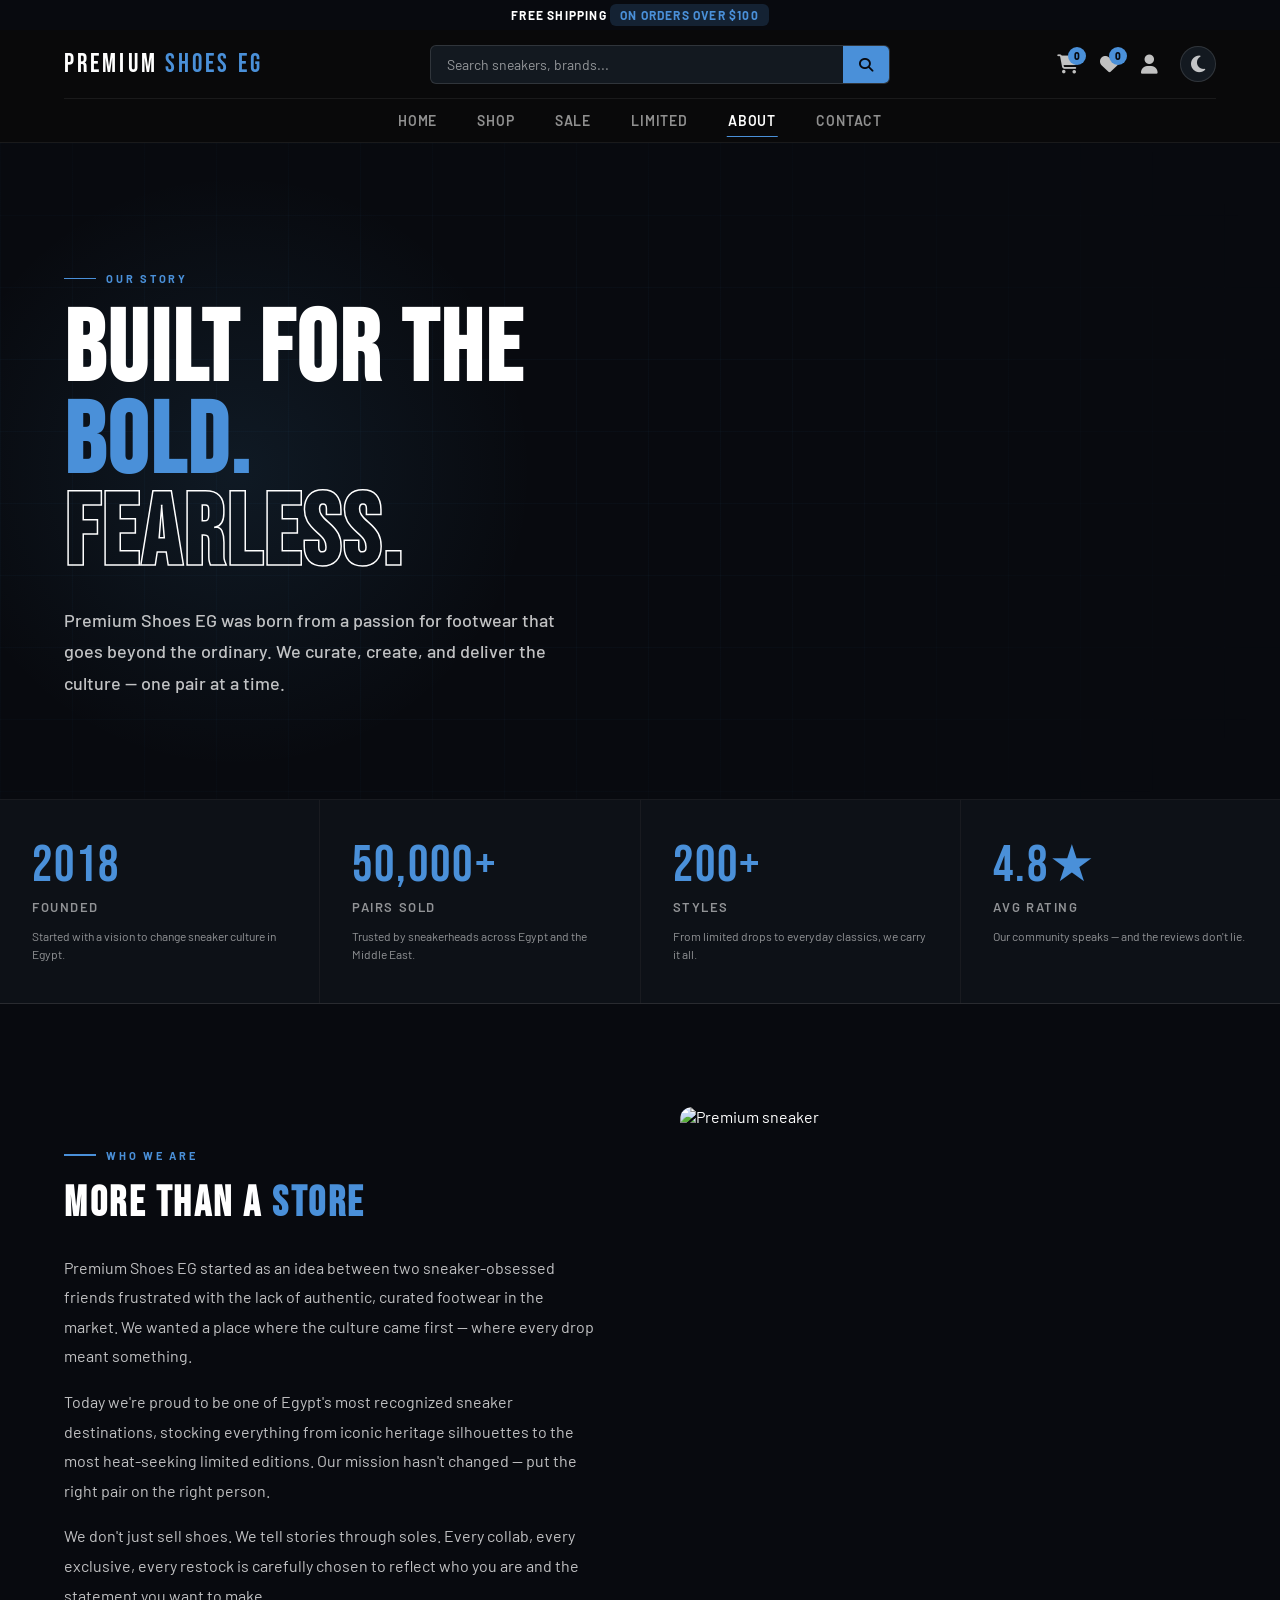
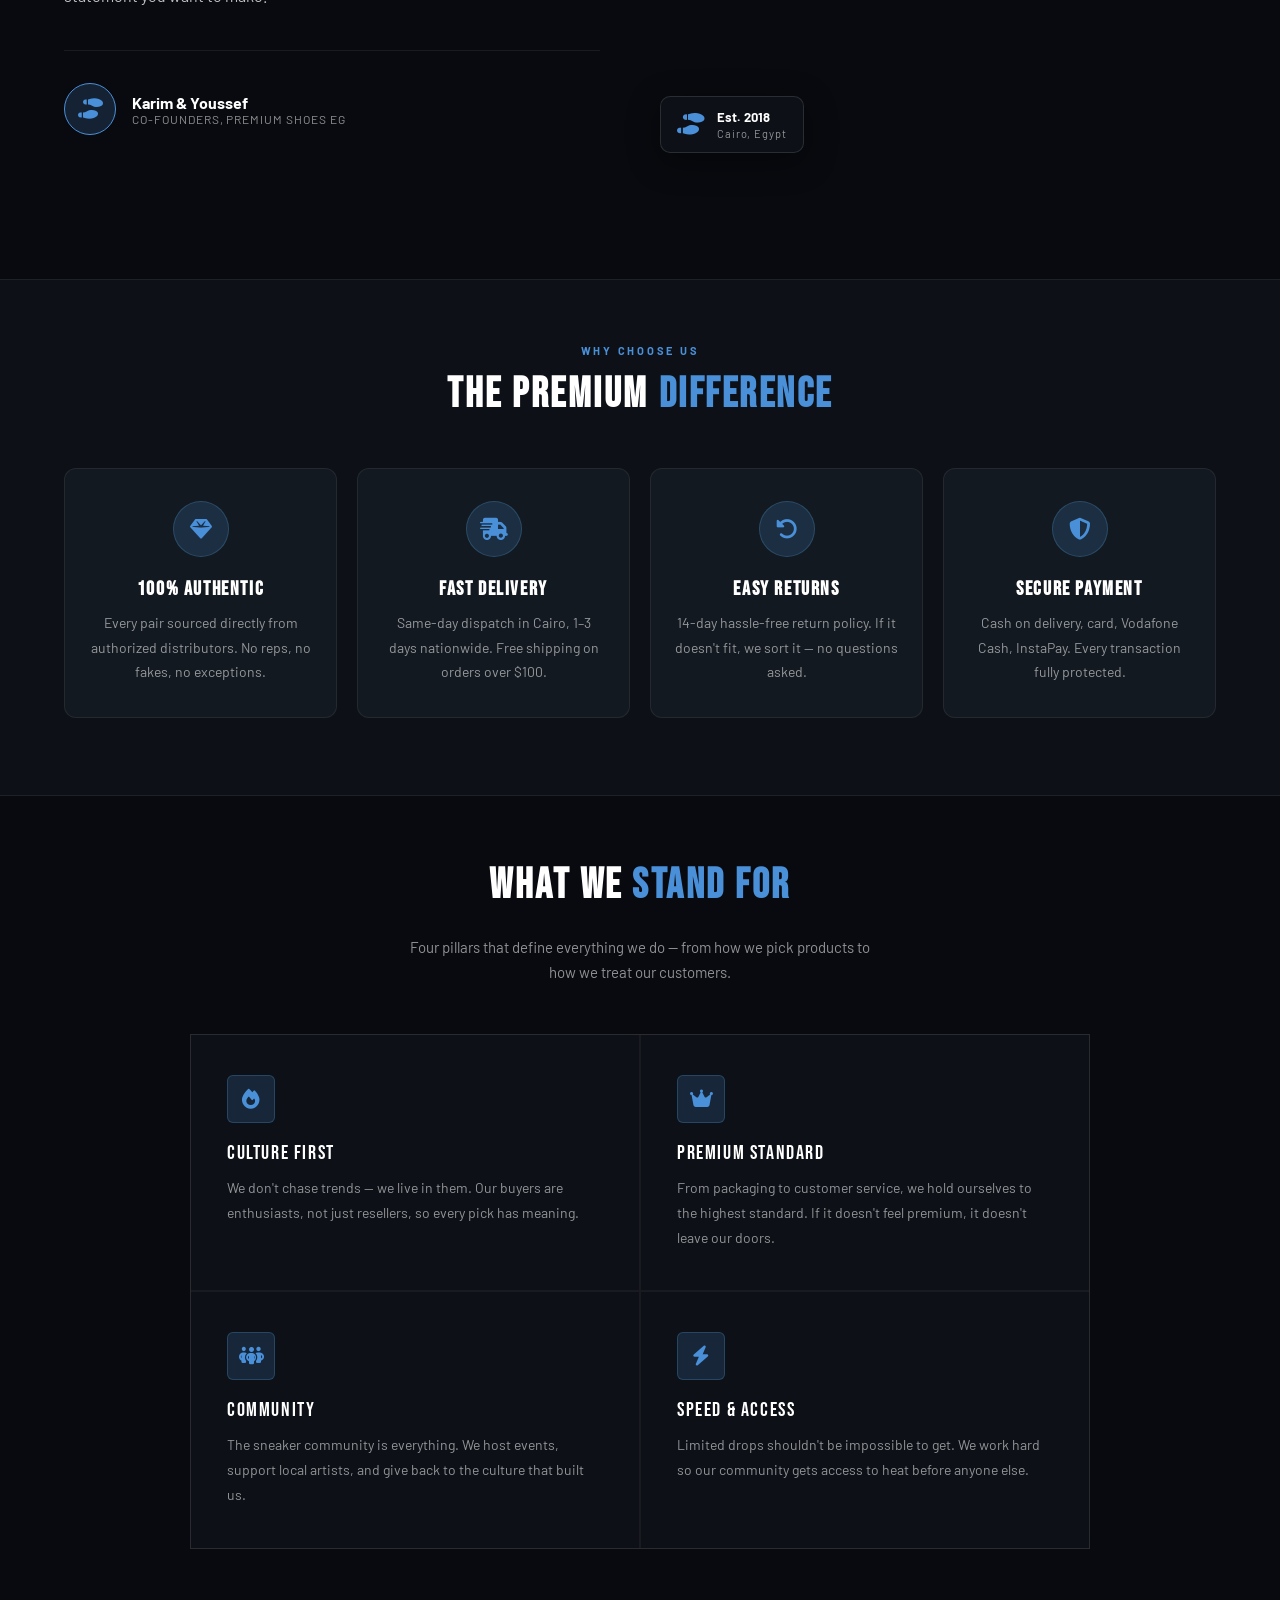
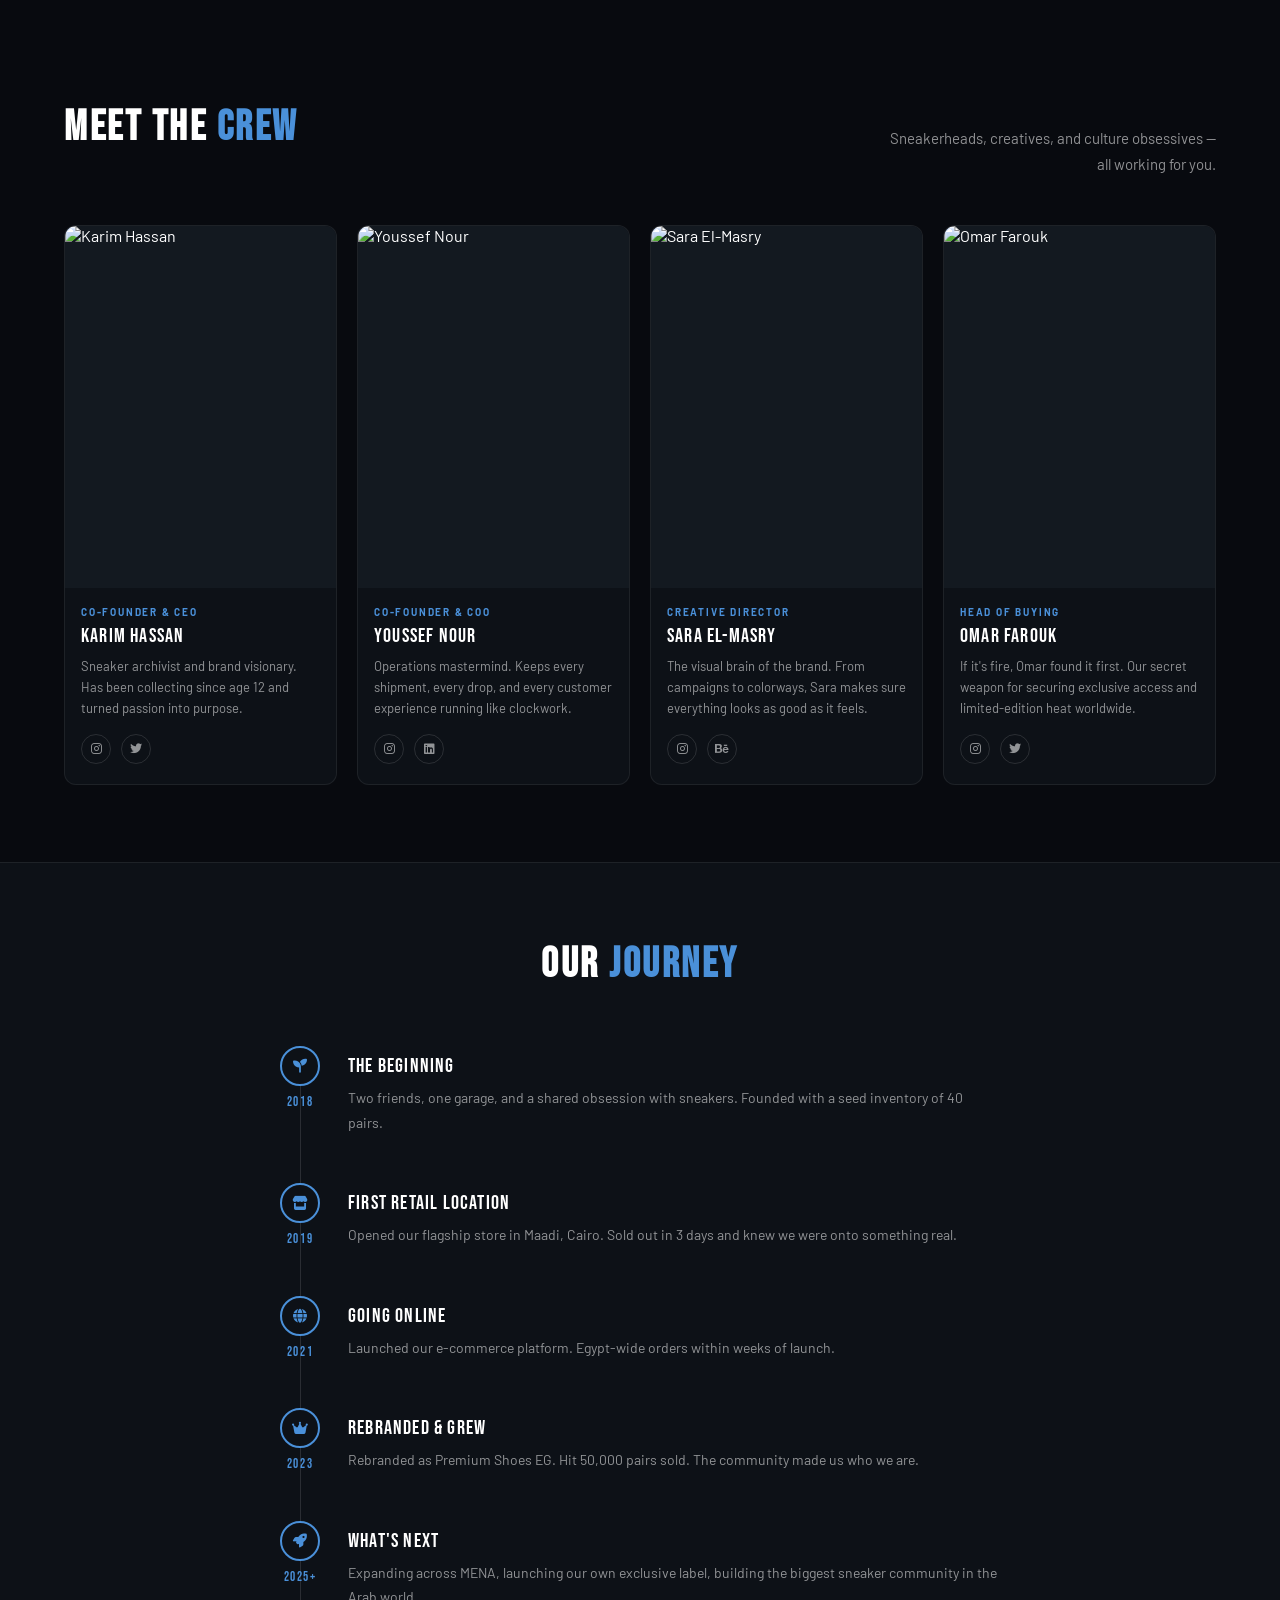
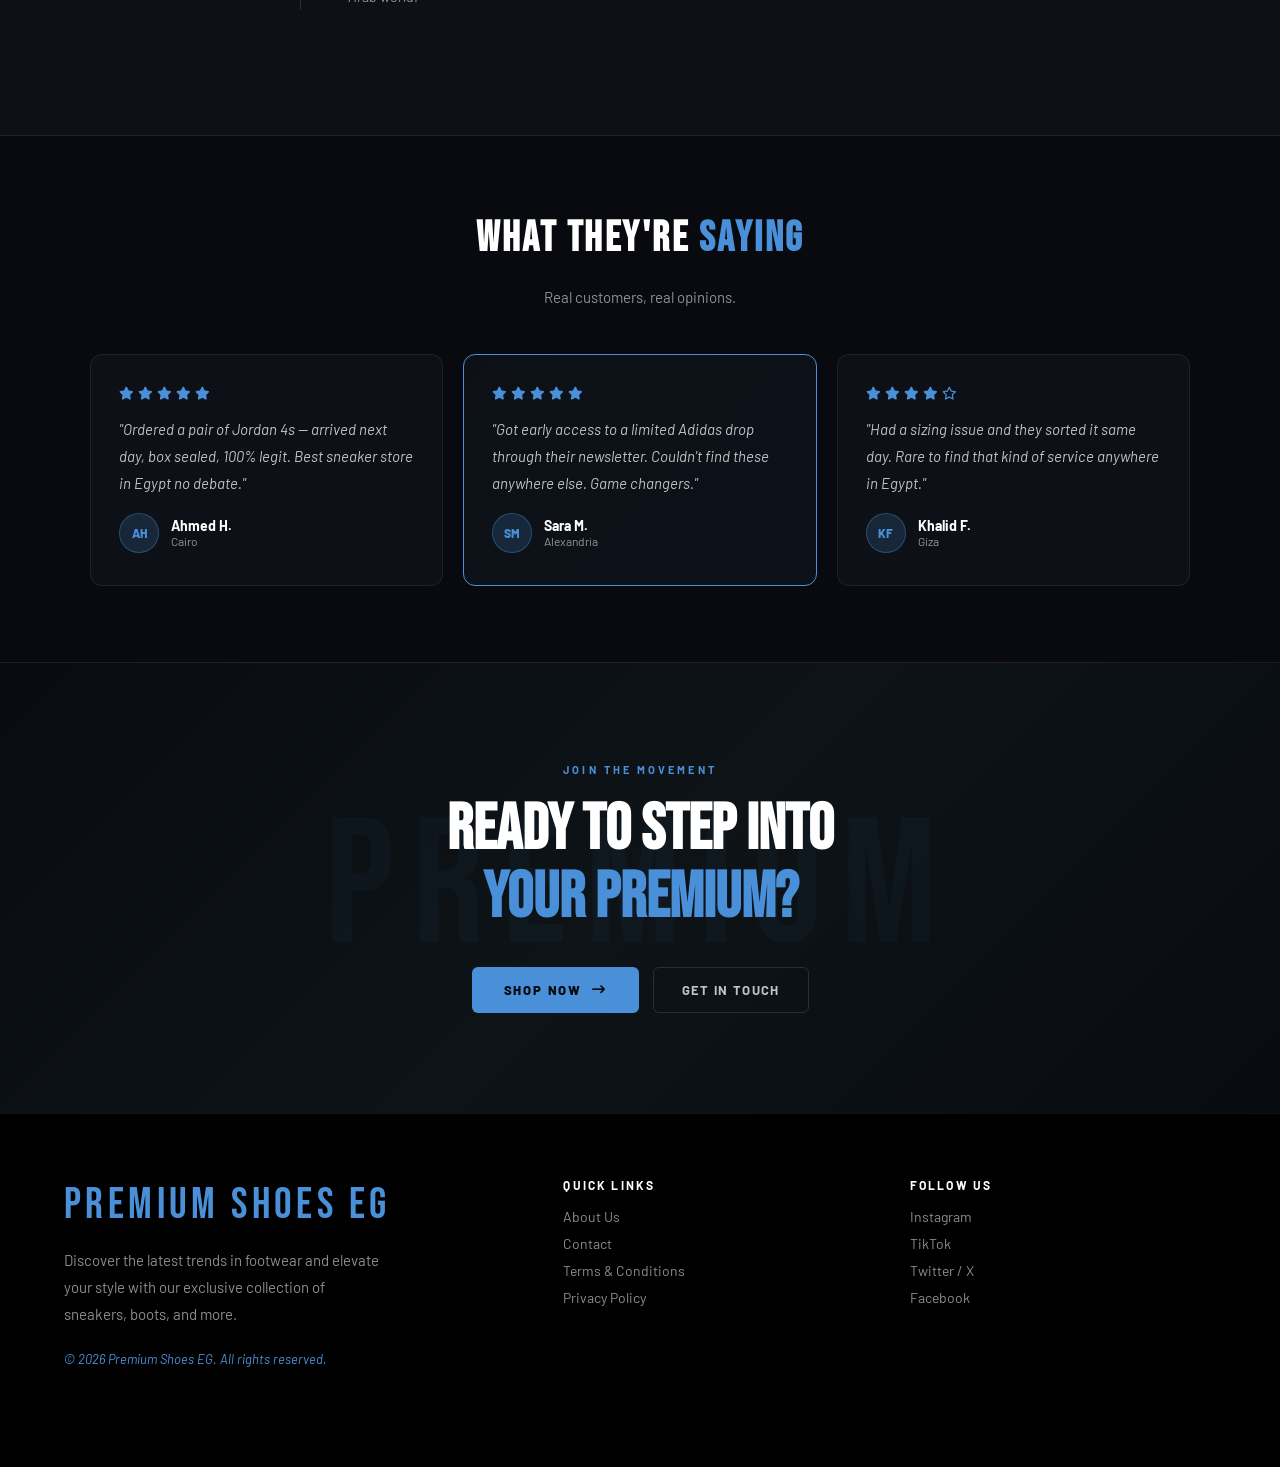
==== pages/about.html @ 301a3d1c "update website with new pages, UI improvements,and added features including contact/about pages and " ====
<!DOCTYPE html>
<html lang="en">
<head>
  <meta charset="UTF-8">
  <meta name="viewport" content="width=device-width, initial-scale=1.0">
  <title>About Us — Premium Shoes EG</title>

  <link rel="icon" type="image/svg+xml" href="data:image/svg+xml,%3Csvg xmlns='http://www.w3.org/2000/svg' viewBox='0 0 64 64'%3E%3Crect width='64' height='64' rx='12' fill='%23080C10'/%3E%3Ctext x='32' y='46' font-family='Arial Black,sans-serif' font-size='36' font-weight='900' text-anchor='middle' fill='%234FA3E0'%3EP%3C/text%3E%3C/svg%3E">
  <link rel="apple-touch-icon" href="assets/icon-192.png">

  <link rel="stylesheet" href="../css/global.css">
  <link rel="stylesheet" href="../css/about.css">

  <link rel="preconnect" href="https://fonts.googleapis.com">
  <link rel="preconnect" href="https://fonts.gstatic.com" crossorigin>
  <link href="https://fonts.googleapis.com/css2?family=Bebas+Neue&family=Barlow:ital,wght@0,400;0,500;0,600;0,700;0,900;1,900&display=swap" rel="stylesheet">
  <link rel="stylesheet" href="https://cdnjs.cloudflare.com/ajax/libs/font-awesome/6.5.0/css/all.min.css"/>
</head>
<body>

<!-- OFFER BAR -->
<p class="offer">Free shipping <span>on orders over $100</span></p>

<!-- NAVBAR -->
<nav class="navbar">
  <div class="navbar-top">
    <a href="../index.html" class="navbar-logo">PREMIUM <span>SHOES EG</span></a>
    <div class="navbar-search">
      <input type="text" id="searchInput" placeholder="Search sneakers, brands...">
      <button aria-label="Search"><i class="fas fa-search"></i></button>
    </div>
    <div class="navbar-icons">
      <div class="cart-icon-wrapper" id="cartIconWrapper">
        <i class="fa-solid fa-cart-shopping"></i>
        <span class="cart-count" id="cart-count">0</span>
      </div>
      <div class="wishlist-icon-wrapper" id="wishlistIconWrapper">
        <i class="fa-solid fa-heart"></i>
        <span class="cart-count" id="wishlist-count">0</span>
      </div>
      <i class="fa-solid fa-user"></i>
      <button class="theme-toggle" id="themeToggle" title="Toggle theme">
        <i class="fa-solid fa-moon" id="themeIcon"></i>
      </button>
    </div>
    <button class="hamburger" id="hamburger"><span></span><span></span><span></span></button>
  </div>
  <div class="navbar-links" id="navbar-links">
    <div class="drawer-search">
      <input type="text" id="drawerSearch" placeholder="Search sneakers, brands...">
      <button><i class="fas fa-search"></i></button>
    </div>
    <a href="../index.html">Home</a>
    <a href="products.html">Shop</a>
    <a href="products.html?filter=sale">Sale</a>
    <a href="products.html?filter=limited">Limited</a>
    <a href="about.html" class="active">About</a>
    <a href="contact.html">Contact</a>
  </div>
</nav>

<!-- CART SIDEBAR -->
<div class="cart-overlay" id="cart-overlay"></div>
<div class="cart-sidebar" id="cart-sidebar">
  <div class="cart-header">
    <h2 class="cart-title">Your Cart</h2>
    <button class="cart-close" id="cart-close"><i class="fa-solid fa-xmark"></i></button>
  </div>
  <div class="cart-items" id="cart-items"></div>
  <div class="cart-footer">
    <div class="cart-total"><span>Total</span><span id="cart-total-price">$0</span></div>
    <button class="checkout-btn">Checkout →</button>
  </div>
</div>

<!-- WISHLIST SIDEBAR -->
<div class="wishlist-overlay" id="wishlist-overlay"></div>
<div class="wishlist-sidebar" id="wishlist-sidebar">
  <div class="cart-header">
    <h2 class="cart-title">Your Wishlist</h2>
    <button class="cart-close" id="wishlist-close"><i class="fa-solid fa-xmark"></i></button>
  </div>
  <div class="cart-items" id="wishlist-items"></div>
  <div class="cart-footer">
    <button class="checkout-btn" id="move-all-to-cart">Move All to Cart</button>
  </div>
</div>

<!-- ══════════════════════════════════════
     PAGE HERO
══════════════════════════════════════ -->
<section class="page-hero">
  <div class="page-hero-grid"></div>
  <div class="page-hero-glow"></div>
  <div class="page-hero-inner">
    <span class="page-hero-eyebrow">Our Story</span>
    <h1 class="page-hero-title">
      Built for the<br>
      <span class="gold">BOLD.</span><br>
      <span class="stroke">FEARLESS.</span>
    </h1>
    <p class="page-hero-sub">
      Premium Shoes EG was born from a passion for footwear that goes beyond the ordinary. We curate, create, and deliver the culture — one pair at a time.
    </p>
  </div>
</section>

<!-- ══════════════════════════════════════
     STATS BAR
══════════════════════════════════════ -->
<div class="about-stats">
  <div class="astat">
    <span class="astat-num">2018</span>
    <span class="astat-label">Founded</span>
    <span class="astat-sub">Started with a vision to change sneaker culture in Egypt.</span>
  </div>
  <div class="astat">
    <span class="astat-num" data-target="50000" data-suffix="+">0+</span>
    <span class="astat-label">Pairs Sold</span>
    <span class="astat-sub">Trusted by sneakerheads across Egypt and the Middle East.</span>
  </div>
  <div class="astat">
    <span class="astat-num" data-target="200" data-suffix="+">0+</span>
    <span class="astat-label">Styles</span>
    <span class="astat-sub">From limited drops to everyday classics, we carry it all.</span>
  </div>
  <div class="astat">
    <span class="astat-num" data-target="4.8" data-suffix="★">0★</span>
    <span class="astat-label">Avg Rating</span>
    <span class="astat-sub">Our community speaks — and the reviews don't lie.</span>
  </div>
</div>

<!-- ══════════════════════════════════════
     OUR STORY
══════════════════════════════════════ -->
<section class="story-section">
  <div class="story-left">
    <div class="story-eyebrow">Who We Are</div>
    <h2 class="section-title">More Than A <span>Store</span></h2>
    <p class="story-body">
      Premium Shoes EG started as an idea between two sneaker-obsessed friends frustrated with the lack of authentic, curated footwear in the market. We wanted a place where the culture came first — where every drop meant something.
    </p>
    <p class="story-body">
      Today we're proud to be one of Egypt's most recognized sneaker destinations, stocking everything from iconic heritage silhouettes to the most heat-seeking limited editions. Our mission hasn't changed — put the right pair on the right person.
    </p>
    <p class="story-body">
      We don't just sell shoes. We tell stories through soles. Every collab, every exclusive, every restock is carefully chosen to reflect who you are and the statement you want to make.
    </p>
    <div class="story-signature">
      <div class="sig-avatar"><i class="fa-solid fa-shoe-prints"></i></div>
      <div>
        <div class="sig-name">Karim & Youssef</div>
        <div class="sig-title">Co-Founders, Premium Shoes EG</div>
      </div>
    </div>
  </div>

  <div class="story-right">
    <div class="story-img-stack">
      <img
        src="https://images.unsplash.com/photo-1542291026-7eec264c27ff?w=800&q=80"
        alt="Premium sneaker"
        class="story-img-main"
      >
      <div class="story-img-badge">
        <i class="fa-solid fa-shoe-prints"></i>
        <div>
          <span>Est. 2018</span>
          <span>Cairo, Egypt</span>
        </div>
      </div>
    </div>
  </div>
</section>

<!-- ══════════════════════════════════════
     WHY CHOOSE US
══════════════════════════════════════ -->
<section class="trust-section">
  <div class="trust-header">
    <span class="trust-eyebrow">Why Choose Us</span>
    <h2 class="section-title">The Premium <span>Difference</span></h2>
  </div>
  <div class="trust-grid">
    <div class="trust-card">
      <div class="trust-icon"><i class="fa-solid fa-gem"></i></div>
      <h3 class="trust-title">100% Authentic</h3>
      <p class="trust-body">Every pair sourced directly from authorized distributors. No reps, no fakes, no exceptions.</p>
    </div>
    <div class="trust-card">
      <div class="trust-icon"><i class="fa-solid fa-truck-fast"></i></div>
      <h3 class="trust-title">Fast Delivery</h3>
      <p class="trust-body">Same-day dispatch in Cairo, 1–3 days nationwide. Free shipping on orders over $100.</p>
    </div>
    <div class="trust-card">
      <div class="trust-icon"><i class="fa-solid fa-rotate-left"></i></div>
      <h3 class="trust-title">Easy Returns</h3>
      <p class="trust-body">14-day hassle-free return policy. If it doesn't fit, we sort it — no questions asked.</p>
    </div>
    <div class="trust-card">
      <div class="trust-icon"><i class="fa-solid fa-shield-halved"></i></div>
      <h3 class="trust-title">Secure Payment</h3>
      <p class="trust-body">Cash on delivery, card, Vodafone Cash, InstaPay. Every transaction fully protected.</p>
    </div>
  </div>
</section>

<!-- ══════════════════════════════════════
     VALUES
══════════════════════════════════════ -->
<section class="values-section">
  <div class="values-header">
    <h2 class="section-title">What We <span>Stand For</span></h2>
    <p>Four pillars that define everything we do — from how we pick products to how we treat our customers.</p>
  </div>
  <div class="values-grid">
    <div class="value-card">
      <div class="value-icon"><i class="fa-solid fa-fire"></i></div>
      <div class="value-title">Culture First</div>
      <p class="value-body">We don't chase trends — we live in them. Our buyers are enthusiasts, not just resellers, so every pick has meaning.</p>
    </div>
    <div class="value-card">
      <div class="value-icon"><i class="fa-solid fa-crown"></i></div>
      <div class="value-title">Premium Standard</div>
      <p class="value-body">From packaging to customer service, we hold ourselves to the highest standard. If it doesn't feel premium, it doesn't leave our doors.</p>
    </div>
    <div class="value-card">
      <div class="value-icon"><i class="fa-solid fa-people-group"></i></div>
      <div class="value-title">Community</div>
      <p class="value-body">The sneaker community is everything. We host events, support local artists, and give back to the culture that built us.</p>
    </div>
    <div class="value-card">
      <div class="value-icon"><i class="fa-solid fa-bolt"></i></div>
      <div class="value-title">Speed & Access</div>
      <p class="value-body">Limited drops shouldn't be impossible to get. We work hard so our community gets access to heat before anyone else.</p>
    </div>
  </div>
</section>

<!-- ══════════════════════════════════════
     TEAM
══════════════════════════════════════ -->
<section class="team-section">
  <div class="team-header">
    <h2 class="section-title">Meet the <span>Crew</span></h2>
    <p>Sneakerheads, creatives, and culture obsessives — all working for you.</p>
  </div>
  <div class="team-grid">
    <div class="team-card">
      <div class="team-img">
        <img src="https://images.unsplash.com/photo-1507003211169-0a1dd7228f2d?w=400&q=80" alt="Karim Hassan">
      </div>
      <div class="team-info">
        <div class="team-role">Co-Founder & CEO</div>
        <div class="team-name">Karim Hassan</div>
        <p class="team-bio">Sneaker archivist and brand visionary. Has been collecting since age 12 and turned passion into purpose.</p>
        <div class="team-socials">
          <a href="#"><i class="fab fa-instagram"></i></a>
          <a href="#"><i class="fab fa-twitter"></i></a>
        </div>
      </div>
    </div>
    <div class="team-card">
      <div class="team-img">
        <img src="https://images.unsplash.com/photo-1500648767791-00dcc994a43e?w=400&q=80" alt="Youssef Nour">
      </div>
      <div class="team-info">
        <div class="team-role">Co-Founder & COO</div>
        <div class="team-name">Youssef Nour</div>
        <p class="team-bio">Operations mastermind. Keeps every shipment, every drop, and every customer experience running like clockwork.</p>
        <div class="team-socials">
          <a href="#"><i class="fab fa-instagram"></i></a>
          <a href="#"><i class="fab fa-linkedin"></i></a>
        </div>
      </div>
    </div>
    <div class="team-card">
      <div class="team-img">
        <img src="https://images.unsplash.com/photo-1573497019940-1c28c88b4f3e?w=400&q=80" alt="Sara El-Masry">
      </div>
      <div class="team-info">
        <div class="team-role">Creative Director</div>
        <div class="team-name">Sara El-Masry</div>
        <p class="team-bio">The visual brain of the brand. From campaigns to colorways, Sara makes sure everything looks as good as it feels.</p>
        <div class="team-socials">
          <a href="#"><i class="fab fa-instagram"></i></a>
          <a href="#"><i class="fab fa-behance"></i></a>
        </div>
      </div>
    </div>
    <div class="team-card">
      <div class="team-img">
        <img src="https://images.unsplash.com/photo-1472099645785-5658abf4ff4e?w=400&q=80" alt="Omar Farouk">
      </div>
      <div class="team-info">
        <div class="team-role">Head of Buying</div>
        <div class="team-name">Omar Farouk</div>
        <p class="team-bio">If it's fire, Omar found it first. Our secret weapon for securing exclusive access and limited-edition heat worldwide.</p>
        <div class="team-socials">
          <a href="#"><i class="fab fa-instagram"></i></a>
          <a href="#"><i class="fab fa-twitter"></i></a>
        </div>
      </div>
    </div>
  </div>
</section>

<!-- ══════════════════════════════════════
     TIMELINE
══════════════════════════════════════ -->
<section class="timeline-section">
  <div class="timeline-header">
    <h2 class="section-title">Our <span>Journey</span></h2>
  </div>
  <div class="timeline">
    <div class="tl-item">
      <div class="tl-year-wrap">
        <div class="tl-dot"><i class="fa-solid fa-seedling"></i></div>
        <span class="tl-year-label">2018</span>
      </div>
      <div class="tl-content">
        <div class="tl-title">The Beginning</div>
        <p class="tl-text">Two friends, one garage, and a shared obsession with sneakers. Founded with a seed inventory of 40 pairs.</p>
      </div>
    </div>
    <div class="tl-item">
      <div class="tl-year-wrap">
        <div class="tl-dot"><i class="fa-solid fa-store"></i></div>
        <span class="tl-year-label">2019</span>
      </div>
      <div class="tl-content">
        <div class="tl-title">First Retail Location</div>
        <p class="tl-text">Opened our flagship store in Maadi, Cairo. Sold out in 3 days and knew we were onto something real.</p>
      </div>
    </div>
    <div class="tl-item">
      <div class="tl-year-wrap">
        <div class="tl-dot"><i class="fa-solid fa-globe"></i></div>
        <span class="tl-year-label">2021</span>
      </div>
      <div class="tl-content">
        <div class="tl-title">Going Online</div>
        <p class="tl-text">Launched our e-commerce platform. Egypt-wide orders within weeks of launch.</p>
      </div>
    </div>
    <div class="tl-item">
      <div class="tl-year-wrap">
        <div class="tl-dot"><i class="fa-solid fa-crown"></i></div>
        <span class="tl-year-label">2023</span>
      </div>
      <div class="tl-content">
        <div class="tl-title">Rebranded & Grew</div>
        <p class="tl-text">Rebranded as Premium Shoes EG. Hit 50,000 pairs sold. The community made us who we are.</p>
      </div>
    </div>
    <div class="tl-item">
      <div class="tl-year-wrap">
        <div class="tl-dot"><i class="fa-solid fa-rocket"></i></div>
        <span class="tl-year-label">2025+</span>
      </div>
      <div class="tl-content">
        <div class="tl-title">What's Next</div>
        <p class="tl-text">Expanding across MENA, launching our own exclusive label, building the biggest sneaker community in the Arab world.</p>
      </div>
    </div>
  </div>
</section>

<!-- ══════════════════════════════════════
     CUSTOMER REVIEWS
══════════════════════════════════════ -->
<section class="reviews-section">
  <div class="reviews-header">
    <h2 class="section-title">What They're <span>Saying</span></h2>
    <p>Real customers, real opinions.</p>
  </div>
  <div class="reviews-grid">
    <div class="review-card">
      <div class="review-stars">
        <i class="fa-solid fa-star"></i><i class="fa-solid fa-star"></i>
        <i class="fa-solid fa-star"></i><i class="fa-solid fa-star"></i>
        <i class="fa-solid fa-star"></i>
      </div>
      <p class="review-text">"Ordered a pair of Jordan 4s — arrived next day, box sealed, 100% legit. Best sneaker store in Egypt no debate."</p>
      <div class="review-author">
        <div class="review-avatar">AH</div>
        <div>
          <span class="review-name">Ahmed H.</span>
          <span class="review-location">Cairo</span>
        </div>
      </div>
    </div>
    <div class="review-card review-card-featured">
      <div class="review-stars">
        <i class="fa-solid fa-star"></i><i class="fa-solid fa-star"></i>
        <i class="fa-solid fa-star"></i><i class="fa-solid fa-star"></i>
        <i class="fa-solid fa-star"></i>
      </div>
      <p class="review-text">"Got early access to a limited Adidas drop through their newsletter. Couldn't find these anywhere else. Game changers."</p>
      <div class="review-author">
        <div class="review-avatar">SM</div>
        <div>
          <span class="review-name">Sara M.</span>
          <span class="review-location">Alexandria</span>
        </div>
      </div>
    </div>
    <div class="review-card">
      <div class="review-stars">
        <i class="fa-solid fa-star"></i><i class="fa-solid fa-star"></i>
        <i class="fa-solid fa-star"></i><i class="fa-solid fa-star"></i>
        <i class="fa-regular fa-star"></i>
      </div>
      <p class="review-text">"Had a sizing issue and they sorted it same day. Rare to find that kind of service anywhere in Egypt."</p>
      <div class="review-author">
        <div class="review-avatar">KF</div>
        <div>
          <span class="review-name">Khalid F.</span>
          <span class="review-location">Giza</span>
        </div>
      </div>
    </div>
  </div>
</section>

<!-- ══════════════════════════════════════
     CTA
══════════════════════════════════════ -->
<section class="about-cta">
  <div class="about-cta-inner">
    <span class="about-cta-label">Join the Movement</span>
    <h2 class="about-cta-title">
      Ready to Step Into<br>
      <span>Your Premium?</span>
    </h2>
    <div class="about-cta-btns">
      <a href="products.html" class="btn-primary">Shop Now <i class="fa-solid fa-arrow-right-long"></i></a>
      <a href="contact.html" class="btn-outline">Get In Touch</a>
    </div>
  </div>
</section>

<!-- FOOTER -->
<footer class="footer">
  <div class="text">
    <a href="../index.html" class="footer-logo">PREMIUM SHOES EG</a>
    <p>Discover the latest trends in footwear and elevate your style with our exclusive collection of sneakers, boots, and more.</p>
    <span>© 2026 Premium Shoes EG. All rights reserved.</span>
  </div>
  <div>
    <span class="footer-col-title">Quick Links</span>
    <div class="footer-links">
      <a href="about.html">About Us</a>
      <a href="contact.html">Contact</a>
      <a href="#">Terms & Conditions</a>
      <a href="#">Privacy Policy</a>
    </div>
  </div>
  <div>
    <span class="footer-col-title">Follow Us</span>
    <div class="social-media">
      <a href="#">Instagram</a>
      <a href="#">TikTok</a>
      <a href="#">Twitter / X</a>
      <a href="#">Facebook</a>
    </div>
  </div>
</footer>

<script src="../js/helpers.js"></script>
<script src="../js/main.js"></script>
<script src="../js/about.js"></script>

</body>
</html>
---- css/global.css ----
:root {
  --bg:          #080A0F;
  --surface:     #0D1117;
  --surface-2:   #131920;
  --surface-3:   #1A2330;
  --border:      rgba(255,255,255,.07);
  --border-md:   rgba(255,255,255,.12);
  --gold:        #4A90D9;
  --gold-lt:     #6BAEE8;
  --gold-dk:     #2E6BAF;
  --gold-glow:   rgba(74,144,217,.18);
  --white:       #ffffff;
  --text:        rgba(255,255,255,.55);
  --text-md:     rgba(255,255,255,.75);
  --red:         #e53935;
  --ff-display:  'Bebas Neue', sans-serif;
  --ff-body:     'Barlow', sans-serif;
  --radius:      6px;
  --radius-lg:   12px;
  --trans:       .25s ease;
  --trans-s:     .4s cubic-bezier(.34,1.56,.64,1);
}
*,*::before,*::after{box-sizing:border-box;margin:0;padding:0}
html{scroll-behavior:smooth}
body{
  font-family:var(--ff-body);
  background:var(--bg);
  color:var(--white);
  overflow-x:hidden;
  -webkit-font-smoothing:antialiased;
}
a{text-decoration:none;color:inherit}
ul{list-style:none}
button{cursor:pointer;border:none;background:none;font-family:inherit}
img{display:block;max-width:100%}

/* ═══════════════════════════════════════════════
   SCROLLBAR
═══════════════════════════════════════════════ */
::-webkit-scrollbar{width:6px}
::-webkit-scrollbar-track{background:var(--bg)}
::-webkit-scrollbar-thumb{background:var(--surface-3);border-radius:3px}
::-webkit-scrollbar-thumb:hover{background:var(--gold-dk)}

/* ═══════════════════════════════════════════════
   NAVBAR
═══════════════════════════════════════════════ */
.offer{
  font-size:12px;font-weight:700;
  letter-spacing:.1em;text-transform:uppercase;
  text-align:center;padding:8px 0;
}
.offer span{
  color: var(--gold);
  background: var(--gold-glow);
  padding: 4px 10px;
  border-radius: var(--radius);
}
.navbar{
  background:rgba(10,10,10,.92);
  backdrop-filter:blur(20px);
  -webkit-backdrop-filter:blur(20px);
  padding:0 5%;
  position:sticky;top:0;z-index:300;
  border-bottom:1px solid var(--border);
}
.navbar-top{
  display:flex;justify-content:space-between;align-items:center;
  gap:20px;height:68px;
}
.navbar-logo{
  font-family:var(--ff-display);
  font-size:26px;letter-spacing:.12em;color:var(--white);
  white-space:nowrap;flex-shrink:0;
  transition:color var(--trans);
}
.navbar-logo:hover{color:var(--gold)}
.navbar-logo span{color:var(--gold)}

/* Search */
.navbar-search{
  display:flex;align-items:center;flex:1;max-width:460px;
  background:var(--surface-2);
  border:1px solid var(--border-md);
  border-radius:var(--radius);
  overflow:hidden;
  transition:border-color var(--trans),box-shadow var(--trans);
}
.navbar-search:focus-within{
  border-color:var(--gold);
  box-shadow:0 0 0 3px var(--gold-glow);
}
.navbar-search input{
  flex:1;border:none;background:transparent;
  padding:10px 16px;font-size:14px;font-family:inherit;
  color:var(--white);outline:none;
}
.navbar-search input::placeholder{color:var(--text)}
.navbar-search button{
  padding:10px 16px;background:var(--gold);
  color:var(--bg);font-size:14px;
  transition:background var(--trans);flex-shrink:0;
}
.navbar-search button:hover{background:var(--gold-lt)}

/* Icons */
.navbar-icons{display:flex;align-items:center;gap:22px}
.navbar-icons i{
  font-size:19px;color:var(--text-md);cursor:pointer;
  transition:color var(--trans),transform var(--trans-s);
}
.navbar-icons i:hover{color:var(--gold);transform:scale(1.15)}

.cart-icon-wrapper{position:relative;cursor:pointer}
.cart-count{
  position:absolute;top:-8px;right:-8px;
  background:var(--gold);color:var(--bg);
  font-size:10px;font-weight:800;
  width:18px;height:18px;border-radius:50%;
  display:flex;align-items:center;justify-content:center;
  transition:transform var(--trans-s);
}
.cart-count.pop{animation:badge-pop .35s var(--trans-s)}
@keyframes badge-pop{0%{transform:scale(.5)}60%{transform:scale(1.4)}100%{transform:scale(1)}}

/* Wishlist Icon */
.wishlist-icon-wrapper {
  position: relative;
  cursor: pointer;
}
/* Ensure the solid heart stands out when active */
.favorite-btn.active i {
  color: #ff4d4d; /* Or your preferred gold/red color */
}

/* Optional: Add a simple animation for the badge */
@keyframes pop {
  0% { transform: scale(1); }
  50% { transform: scale(1.4); }
  100% { transform: scale(1); }
}

.cart-count.pop {
  animation: pop 0.3s ease-out;
}


/* Nav links row */
.navbar-links{
  display:flex;justify-content:center;align-items:center;
  gap:4px;height:44px;border-top:1px solid var(--border);
}
.navbar-links a{
  color:var(--text);font-size:14px;font-weight:600;
  padding:8px 18px;letter-spacing:.06em;text-transform:uppercase;
  border-radius:var(--radius);
  transition:color var(--trans),background var(--trans);
  position:relative;
}
.navbar-links a::after{
  content:'';position:absolute;bottom:0;left:50%;
  width:0;height:1.5px;background:var(--gold);
  transform:translateX(-50%);transition:width var(--trans);
}
.navbar-links a:hover,
.navbar-links a.active{color:var(--white)}
.navbar-links a:hover::after,
.navbar-links a.active::after{width:60%}

/* Drawer search — mobile only */
.drawer-search{display:none}

/* Hamburger */
.hamburger{
  display:none;flex-direction:column;gap:5px;
  cursor:pointer;background:none;border:none;padding:4px;
}
.hamburger span{
  display:block;width:22px;height:1.5px;
  background:var(--white);border-radius:2px;transition:all .3s ease;
}
.hamburger.open span:nth-child(1){transform:translateY(6.5px) rotate(45deg)}
.hamburger.open span:nth-child(2){opacity:0}
.hamburger.open span:nth-child(3){transform:translateY(-6.5px) rotate(-45deg)}

/* ═══════════════════════════════════════════════
   CART SIDEBAR
═══════════════════════════════════════════════ */
.cart-overlay{
  position:fixed;inset:0;background:rgba(0,0,0,.75);
  z-index:399;opacity:0;visibility:hidden;
  transition:opacity var(--trans),visibility var(--trans);
  backdrop-filter:blur(4px);
}
.cart-overlay.open{opacity:1;visibility:visible}

.cart-sidebar{
  position:fixed;top:0;right:0;
  width:400px;height:100%;
  background:var(--surface);
  border-left:1px solid var(--border-md);
  z-index:400;
  display:flex;flex-direction:column;
  transform:translateX(100%);
  transition:transform .32s cubic-bezier(.4,0,.2,1);
}
.cart-sidebar.open{transform:translateX(0)}

.cart-header{
  display:flex;justify-content:space-between;align-items:center;
  padding:24px 24px 20px;
  border-bottom:1px solid var(--border);
}
.cart-title{
  font-family:var(--ff-display);font-size:26px;
  letter-spacing:.1em;color:var(--white);
}
.cart-close{
  width:34px;height:34px;border-radius:50%;
  background:var(--surface-2);color:var(--text-md);font-size:16px;
  display:flex;align-items:center;justify-content:center;
  transition:background var(--trans),color var(--trans);
}
.cart-close:hover{background:var(--gold);color:var(--bg)}

.cart-items{
  flex:1;overflow-y:auto;padding:20px 24px;
  display:flex;flex-direction:column;gap:16px;
}
.cart-empty{
  text-align:center;color:var(--text);font-size:14px;
  margin-top:60px;display:flex;flex-direction:column;align-items:center;gap:14px;
}
.cart-empty i{font-size:40px;color:var(--surface-3)}

.cart-item{
  display:flex;gap:14px;align-items:center;
  padding-bottom:16px;border-bottom:1px solid var(--border);
}
.cart-item-img{
  width:72px;height:72px;object-fit:cover;
  border-radius:var(--radius);flex-shrink:0;
  background:var(--surface-2);
}
.cart-item-details{flex:1;display:flex;flex-direction:column;gap:3px}
.cart-item-brand{font-size:11px;font-weight:600;color:var(--text);text-transform:uppercase;letter-spacing:.1em}
.cart-item-name{font-size:14px;font-weight:700;color:var(--white)}
.cart-item-price{font-size:14px;font-weight:700;color:var(--gold)}
.cart-item-remove{
  background:none;border:none;color:var(--text);
  cursor:pointer;font-size:15px;padding:4px;
  transition:color var(--trans);
}
.cart-item-remove:hover{color:var(--red)}

.cart-item-controls{display:flex;align-items:center;gap:8px;margin-top:6px}
.qty-btn{
  width:26px;height:26px;border:1px solid var(--border-md);
  border-radius:4px;background:var(--surface-2);color:var(--text-md);
  font-size:12px;display:flex;align-items:center;justify-content:center;
  transition:all var(--trans);cursor:pointer;
}
.qty-btn:hover{background:var(--gold);color:var(--bg);border-color:var(--gold)}
.qty-number{font-size:14px;font-weight:700;min-width:18px;text-align:center}

.cart-footer{
  padding:20px 24px;border-top:1px solid var(--border);
  display:flex;flex-direction:column;gap:16px;
}
.cart-total{
  display:flex;justify-content:space-between;align-items:center;
  font-size:16px;font-weight:700;
}
#cart-total-price{color:var(--gold);font-size:20px}
.checkout-btn{
  width:100%;padding:15px;
  background:var(--gold);color:var(--bg);
  font-family:inherit;font-size:14px;font-weight:800;
  letter-spacing:.12em;text-transform:uppercase;
  border-radius:var(--radius);
  transition:background var(--trans),transform var(--trans-s);
}
.checkout-btn:hover{background:var(--gold-lt);transform:translateY(-1px)}
@media(max-width:480px){.cart-sidebar{width:100%}}

/* ═══════════════════════════════════════════════
   FAVOURITES SIDEBAR
═══════════════════════════════════════════════ */
.wishlist-sidebar {
  position: fixed;
  top: 0;
  right: -400px; /* Hidden off-side */
  width: 400px;
  max-width: 90%;
  height: 100vh;
  background: #000; /* Matching your dark theme */
  z-index: 2000;
  transition: right 0.4s cubic-bezier(0.165, 0.84, 0.44, 1);
  display: flex;
  flex-direction: column;
  border-left: 1px solid #333;
}
.wishlist-sidebar.open {
  right: 0;
}
.wishlist-overlay {
  position: fixed;
  inset: 0;
  background: rgba(0, 0, 0, 0.8);
  backdrop-filter: blur(4px);
  opacity: 0;
  visibility: hidden;
  z-index: 1999;
  transition: 0.3s;
}
.wishlist-overlay.open {
  opacity: 1;
  visibility: visible;
}
.wishlist-item {
  display: flex;
  align-items: center;
  padding: 1rem;
  border-bottom: 1px solid #222;
  gap: 15px;
}
.wishlist-item img {
  width: 80px;
  height: 80px;
  object-fit: cover;
  border-radius: 4px;
}
.wishlist-item-info {
  flex: 1;
}
.wishlist-item-name {
  display: block;
  font-family: 'Bebas Neue', cursive;
  font-size: 1.2rem;
  color: #fff;
}

/* ═══════════════════════════════════════════════
   HERO
═══════════════════════════════════════════════ */
.hero{
  position:relative;min-height:92vh;
  display:flex;align-items:center;
  overflow:hidden;
  background:var(--bg);
}

/* Radial light behind shoe */
.hero::before{
  content:'';position:absolute;
  right:5%;top:50%;transform:translateY(-50%);
  width:700px;height:700px;border-radius:50%;
  background:radial-gradient(ellipse at center,
    rgba(74,144,217,.12) 0%,
    rgba(74,144,217,.04) 40%,
    transparent 70%);
  pointer-events:none;animation:pulse-bg 4s ease-in-out infinite;
}
@keyframes pulse-bg{0%,100%{opacity:.8;transform:translateY(-50%) scale(1)}50%{opacity:1;transform:translateY(-50%) scale(1.06)}}

/* Grid texture */
.hero-grid{
  position:absolute;inset:0;pointer-events:none;
  background-image:
    linear-gradient(rgba(74,144,217,.035) 1px,transparent 1px),
    linear-gradient(90deg,rgba(74,144,217,.035) 1px,transparent 1px);
  background-size:72px 72px;
  mask-image:radial-gradient(ellipse 80% 80% at 50% 50%,black 40%,transparent 100%);
}

/* Scanline noise */
.hero-noise{
  position:absolute;inset:0;pointer-events:none;opacity:.04;
  background-image:url("data:image/svg+xml,%3Csvg viewBox='0 0 256 256' xmlns='http://www.w3.org/2000/svg'%3E%3Cfilter id='n'%3E%3CfeTurbulence type='fractalNoise' baseFrequency='.9' numOctaves='4' stitchTiles='stitch'/%3E%3C/filter%3E%3Crect width='100%25' height='100%25' filter='url(%23n)'/%3E%3C/svg%3E");
  background-size:200px;
}

/* Left content */
.hero-left{
  position:relative;z-index:2;
  padding:0 5%;width:55%;
  animation:slide-up .9s cubic-bezier(.16,1,.3,1) forwards;opacity:0;
}
@keyframes slide-up{from{opacity:0;transform:translateY(36px)}to{opacity:1;transform:translateY(0)}}

.hero-eyebrow{
  display:inline-flex;align-items:center;gap:10px;
  font-size:11px;font-weight:700;letter-spacing:.25em;text-transform:uppercase;
  color:var(--gold);margin-bottom:20px;
}
.hero-eyebrow::before{content:'';display:block;width:32px;height:1.5px;background:var(--gold)}

.hero-title{
  font-family:var(--ff-display);
  font-size:clamp(52px,8.5vw,110px);
  line-height:.92;letter-spacing:.03em;
  color:var(--white);margin-bottom:12px;
}
.hero-title .gold{color:var(--gold)}
.hero-title .stroke{
  -webkit-text-stroke:1.5px var(--white);
  color:transparent;
}

.hero-sub{
  font-size:clamp(15px,1.6vw,18px);
  color:var(--text-md);line-height:1.75;
  max-width:460px;margin-bottom:40px;
  font-weight:500;
}

.hero-ctas{display:flex;gap:14px;flex-wrap:wrap;align-items:center}
.btn-primary{
  display:inline-flex;align-items:center;gap:10px;
  padding:15px 32px;
  background:var(--gold);color:var(--bg);
  font-size:13px;font-weight:800;letter-spacing:.14em;text-transform:uppercase;
  border-radius:var(--radius);
  transition:background var(--trans),transform var(--trans-s),box-shadow var(--trans);
}
.btn-primary:hover{
  background:var(--gold-lt);transform:translateY(-2px);
  box-shadow:0 8px 28px rgba(74,144,217,.35);
}
.btn-outline{
  display:inline-flex;align-items:center;gap:10px;
  padding:14px 28px;
  border:1.5px solid var(--border-md);color:var(--text-md);
  font-size:13px;font-weight:700;letter-spacing:.1em;text-transform:uppercase;
  border-radius:var(--radius);
  transition:border-color var(--trans),color var(--trans),transform var(--trans-s);
}
.btn-outline:hover{border-color:var(--gold);color:var(--gold);transform:translateY(-2px)}

/* Stats row */
.hero-stats{
  display:flex;gap:36px;margin-top:56px;
  padding-top:36px;border-top:1px solid var(--border);
  flex-wrap:wrap;
}
.hstat-num{
  font-family:var(--ff-display);font-size:36px;
  letter-spacing:.04em;color:var(--gold);display:block;
}
.hstat-label{font-size:12px;color:var(--text);font-weight:600;letter-spacing:.1em;text-transform:uppercase}

/* Floating shoe */
.hero-right{
  position:absolute;right:3%;top:50%;transform:translateY(-50%);
  width:48%;max-width:720px;z-index:2;
  animation:float-in .9s .15s cubic-bezier(.16,1,.3,1) both;
}
@keyframes float-in{from{opacity:0;transform:translateY(-40%) translateX(60px)}to{opacity:1;transform:translateY(-50%) translateX(0)}}

.shoe-wrap{
  position:relative;
  animation:shoe-float 4s ease-in-out infinite;
  filter:drop-shadow(0 40px 80px rgba(74,144,217,.25));
}
@keyframes shoe-float{
  0%,100%{transform:translateY(0) rotate(-2deg)}
  50%{transform:translateY(-22px) rotate(-4deg)}
}
.shoe-img{width:100%;object-fit:contain}

/* Glow ring under shoe */
.shoe-glow{
  position:absolute;bottom:-4%;left:50%;transform:translateX(-50%);
  width:60%;height:24px;
  background:radial-gradient(ellipse at center,rgba(74,144,217,.5) 0%,transparent 70%);
  filter:blur(10px);
  animation:shoe-float 4s ease-in-out infinite;
}

/* Floating tags around shoe */
.float-tag{
  position:absolute;
  background:var(--surface);border:1px solid var(--border-md);
  border-radius:10px;padding:10px 14px;
  display:flex;align-items:center;gap:10px;
  backdrop-filter:blur(16px);
  box-shadow:0 8px 32px rgba(0,0,0,.4);
  animation:tag-bob 4s ease-in-out infinite;
}
.float-tag-icon{font-size:20px;flex-shrink:0}
.float-tag-text{display:flex;flex-direction:column}
.float-tag-title{font-size:12px;font-weight:800;color:var(--white);line-height:1.1}
.float-tag-sub{font-size:10px;color:var(--text);letter-spacing:.06em}

.tag-1{top:10%;left:-10%;animation-delay:.5s}
.tag-2{bottom:18%;right:-8%;animation-delay:1.2s}
.tag-3{top:55%;left:-5%;animation-delay:.8s;animation-duration:3.2s}

@keyframes tag-bob{
  0%,100%{transform:translateY(0)}
  50%{transform:translateY(-8px)}
}

/* ═══════════════════════════════════════════════
   BRANDS STRIP
═══════════════════════════════════════════════ */
.brands-strip{
  background:var(--surface);padding:20px 0;
  overflow:hidden;
  border-top:1px solid var(--border);
  border-bottom:1px solid var(--border);
}
.brands-track{
  display:flex;width:max-content;
  animation:scroll-brands 40s linear infinite;
  will-change:transform;
}
.brands-track:hover{animation-play-state:paused}
.brands-list{
  display:flex;align-items:center;gap:48px;
  padding:0 24px;list-style:none;flex-shrink:0;
}
.brands-list li{
  display:flex;align-items:center;gap:10px;
  font-size:14px;font-weight:800;letter-spacing:.2em;
  text-transform:uppercase;color:rgba(255,255,255,.3);
  white-space:nowrap;cursor:default;transition:color var(--trans);
}
.brands-list li:hover{color:var(--white)}
.brands-list li i{font-size:8px;color:var(--gold)}
@keyframes scroll-brands{
  0%{transform:translateX(0)}
  100%{transform:translateX(-50%)}
}

/* Quick actions strip */
.quick-strip{
  display:flex;gap:20px;
  padding:18px 5%;
  background:var(--surface);
  border-bottom:1px solid var(--border);
  overflow-x:auto;
  scrollbar-width:none;
  position:relative;
}
.quick-strip::after{
  content:'';
  position:absolute;
  right:0;top:0;bottom:0;
  width:40px;
  background:linear-gradient(90deg,transparent 0%,var(--surface) 100%);
  pointer-events:none;
  opacity:0;
  transition:opacity .3s ease;
}
.quick-strip:hover::after{opacity:1}
.quick-strip::-webkit-scrollbar{display:none}
.qchip{
  display:flex;align-items:center;gap:8px;
  padding:9px 18px;
  background:var(--surface-2);
  border:1px solid var(--border-md);
  border-radius:var(--radius-full, 999px);
  font-size:13px;font-weight:700;letter-spacing:.06em;text-transform:uppercase;
  color:var(--text-md);cursor:pointer;white-space:nowrap;flex-shrink:0;
  transition:all var(--trans);
}
.qchip i{font-size:14px;color:var(--gold)}
.qchip:hover,.qchip.active{
  background:var(--gold);color:var(--bg);border-color:var(--gold);
}
.qchip:hover i,.qchip.active i{color:var(--bg)}

/* ═══════════════════════════════════════════════
   SHARED SECTION STYLES
═══════════════════════════════════════════════ */
.section-title{
  font-family:var(--ff-display);
  font-size:clamp(28px,4vw,42px);
  letter-spacing:.06em;color:var(--white);
  text-transform:uppercase;margin-bottom:24px;
}
.section-title span{color:var(--gold)}

/* ═══════════════════════════════════════════════
   CATEGORY GRID
═══════════════════════════════════════════════ */
.main{padding:5% 5%}

.category-grid{
  display:grid;
  gap:6px;
  grid-template-columns:1.6fr 1fr 1fr;
  grid-template-rows:260px 260px;
}
.card{
  position:relative;overflow:hidden;
  border-radius:var(--radius);cursor:pointer;
  background:var(--surface-2);
}
.card img{
  width:100%;height:100%;object-fit:cover;display:block;
  transition:transform .55s ease;
}
.card:hover img{transform:scale(1.07)}
.card::after{
  content:'';position:absolute;inset:0;
  background:linear-gradient(to top,rgba(0,0,0,.78) 0%,rgba(0,0,0,.1) 55%,transparent 100%);
  pointer-events:none;
}
.card-label{
  position:absolute;bottom:20px;left:22px;z-index:2;
  font-family:var(--ff-display);
  font-size:clamp(22px,3vw,36px);letter-spacing:.06em;
  color:var(--white);text-transform:uppercase;
  text-shadow:0 2px 10px rgba(0,0,0,.5);
}
.card-sneakers{grid-column:1;grid-row:1/3}
.card-running {grid-column:2;grid-row:1/3}
.card-casual  {grid-column:3;grid-row:1}
.card-limited {grid-column:3;grid-row:2;background:#080A0F}
.card-limited::after{display:none}
.limited-body{
  position:absolute;inset:0;
  display:flex;flex-direction:column;align-items:center;justify-content:center;
  gap:10px;padding:20px;text-align:center;
}
.limited-body::before{content:'';display:block;width:36px;height:2px;background:var(--gold)}
.limited-title{
  font-family:var(--ff-display);
  font-size:clamp(18px,2.5vw,26px);
  letter-spacing:.2em;text-transform:uppercase;
  color:var(--gold);text-shadow:0 0 30px rgba(74,144,217,.4);
}
.limited-sub{
  font-size:12px;font-weight:600;letter-spacing:.3em;
  color:rgba(255,255,255,.5);text-transform:uppercase;
}

/* ═══════════════════════════════════════════════
   NEW ARRIVALS
═══════════════════════════════════════════════ */
.arrivals{padding:2% 5% 5%}
.arrivals-header{
  display:flex;justify-content:space-between;align-items:center;
  margin-bottom:32px;
}
.arrivals-header .section-title,
.featured-header-row .section-title {
  margin-bottom:0;
}
.view-all{
  color:var(--gold);font-size:13px;font-weight:700;
  letter-spacing:.1em;text-transform:uppercase;
  display:flex;align-items:center;gap:8px;
  transition:gap var(--trans);
}
.view-all:hover{gap:14px}

.products-grid{
  display:grid;
  grid-template-columns:repeat(4,1fr);
  gap:18px;
}
.product-card{
  background:var(--surface);
  border:1px solid var(--border);
  border-radius:var(--radius-lg);
  overflow:hidden;cursor:pointer;
  transition:transform var(--trans),box-shadow var(--trans),border-color var(--trans);
}
.product-card:hover{
  transform:translateY(-6px);
  box-shadow:0 20px 50px rgba(0,0,0,.4);
  border-color:var(--border-md);
}
.product-img{
  width:100%;aspect-ratio:1/1;overflow:hidden;background:var(--surface-2);
  position:relative;
}
.product-img img{
  width:100%;height:100%;object-fit:cover;
  transition:transform .55s ease;
}
.product-card:hover .product-img img{transform:scale(1.06)}

/* Favorite Button */
.favorite-btn{
  position:absolute;top:12px;left:12px;z-index:10;
  width:40px;height:40px;
  background:rgba(0,0,0,.4);
  border:none;border-radius:50%;
  color:var(--white);font-size:18px;
  cursor:pointer;
  transition:all var(--trans);
  display:flex;align-items:center;justify-content:center;
  backdrop-filter:blur(8px);
}
.favorite-btn:hover{
  background:var(--gold);
  color:var(--bg);
  transform:scale(1.1);
}

/* Sale Tag */
.sale-tag{
  position:absolute;top:12px;right:12px;
  background:var(--red);color:var(--white);
  padding:7px 14px;border-radius:var(--radius);
  font-size:11px;font-weight:800;
  z-index:10;
}

/* New Badge */
.new-badge{
  position:absolute;bottom:12px;left:12px;
  background:var(--gold);color:var(--bg);
  padding:6px 12px;border-radius:var(--radius);
  font-size:11px;font-weight:800;
  z-index:10;
  display:flex;align-items:center;gap:4px;
  animation:pulse 2s infinite;
}
.new-badge i{font-size:10px}
@keyframes pulse{0%,100%{opacity:1}50%{opacity:.7}}

/* Out of Stock */
.out-of-stock{
  position:absolute;inset:0;
  background:rgba(0,0,0,.7);
  display:flex;align-items:center;justify-content:center;
  color:var(--white);font-weight:700;font-size:14px;
  z-index:5;
}

.product-info{
  padding:14px 16px 18px;
  display:flex;flex-direction:column;gap:6px;
}
.product-brand{
  font-size:11px;font-weight:700;color:var(--text);
  text-transform:uppercase;letter-spacing:.1em;
}
.product-name{font-size:16px;font-weight:700;color:var(--white)}

/* Rating */
.product-rating{
  font-size:12px;color:var(--text);
  display:flex;align-items:center;gap:4px;
}
.product-rating i{
  color:var(--gold);font-size:11px;
}
.product-rating span:first-of-type{color:var(--gold);font-weight:700}
.reviews{opacity:0.6;font-size:11px}

.product-price{
  font-size:16px;font-weight:800;color:var(--gold);
  display:flex;gap:8px;align-items:center;
}
.orig-price{
  text-decoration:line-through;color:var(--text);
  font-size:13px;font-weight:500;
}
.sale-price{color:var(--red)}

.add-to-cart{
  width:100%;padding:11px;margin-top:4px;
  background:var(--surface-2);color:var(--white);
  border:1px solid var(--border-md);
  border-radius:var(--radius);
  font-family:inherit;font-size:12px;font-weight:800;
  letter-spacing:.12em;text-transform:uppercase;
  transition:background var(--trans),border-color var(--trans),color var(--trans);
}
.add-to-cart:hover:not(:disabled){
  background:var(--gold);border-color:var(--gold);color:var(--bg);
}
.add-to-cart:disabled{
  opacity:0.5;cursor:not-allowed;
}

/* ═══════════════════════════════════════════════
   MANIFESTO
═══════════════════════════════════════════════ */
.manifesto{
  background:linear-gradient(135deg,#080A0F 0%,#0D1117 50%,#080A0F 100%);
  padding:100px 5%;text-align:center;
  display:flex;flex-direction:column;align-items:center;gap:28px;
  border-top:1px solid var(--border);border-bottom:1px solid var(--border);
  position:relative;overflow:hidden;
}
.manifesto::before{
  content:'CROWN';
  position:absolute;top:50%;left:50%;transform:translate(-50%,-50%);
  font-family:var(--ff-display);font-size:clamp(120px,18vw,260px);
  color:rgba(74,144,217,.04);letter-spacing:.1em;
  pointer-events:none;white-space:nowrap;
}
.manifesto-label{
  font-size:11px;font-weight:700;letter-spacing:.28em;
  text-transform:uppercase;color:var(--gold);
}
.manifesto-text{
  font-family:var(--ff-display);
  font-size:clamp(28px,5vw,60px);
  color:var(--white);text-transform:uppercase;line-height:1.1;
  max-width:900px;position:relative;
}
.manifesto-text span{color:var(--gold);font-style:italic}
.manifesto-line{width:56px;height:2px;background:var(--gold)}

/* ═══════════════════════════════════════════════
   FEATURED
═══════════════════════════════════════════════ */
.featured{padding:5%}
.featured-header{margin-bottom:28px}
.featured-subtitle{font-size:14px;color:var(--text);margin-top:6px;font-weight:500}
.featured-grid{
  display:grid;grid-template-columns:1fr 1fr;gap:6px;
}
.featured-card{
  position:relative;overflow:hidden;
  border-radius:var(--radius);cursor:pointer;height:520px;
  background:var(--surface-2);
}
.featured-card img{
  width:100%;height:100%;object-fit:cover;display:block;
  transition:transform .6s ease;
}
.featured-card:hover img{transform:scale(1.05)}
.featured-card::after{
  content:'';position:absolute;inset:0;
  background:linear-gradient(to top,rgba(0,0,0,.88) 0%,rgba(0,0,0,.35) 50%,transparent 100%);
  pointer-events:none;
}
.featured-overlay{
  position:absolute;bottom:0;left:0;right:0;
  padding:32px;z-index:2;
  display:flex;flex-direction:column;gap:8px;
}
.featured-tag{
  display:inline-block;align-self:flex-start;
  background:var(--gold);color:var(--bg);
  font-size:10px;font-weight:800;letter-spacing:.15em;
  text-transform:uppercase;padding:4px 10px;
  border-radius:3px;margin-bottom:4px;
}
.featured-brand{
  font-size:12px;font-weight:600;color:rgba(255,255,255,.55);
  text-transform:uppercase;letter-spacing:.18em;
}
.featured-name{
  font-family:var(--ff-display);
  font-size:clamp(24px,2.5vw,36px);
  color:var(--white);text-transform:uppercase;line-height:1.05;
}
.featured-price{font-size:22px;font-weight:800;color:var(--gold)}
.featured-btn{
  display:inline-flex;align-items:center;gap:10px;align-self:flex-start;
  color:var(--white);font-size:12px;font-weight:800;
  letter-spacing:.12em;text-transform:uppercase;
  border:1.5px solid rgba(255,255,255,.35);
  padding:10px 20px;border-radius:var(--radius);margin-top:8px;
  transition:all var(--trans);
}
.featured-btn:hover{background:var(--gold);border-color:var(--gold);color:var(--bg)}


/* ═══════════════════════════════════════════════
   FOOTER
═══════════════════════════════════════════════ */
.footer{
  padding:5% 5% 100px;
  background:#000;
  display:grid;grid-template-columns:1.5fr 1fr 1fr;
  gap:40px;align-items:start;
  border-top:1px solid var(--border);
}
.footer-logo{
  font-family:var(--ff-display);font-size:44px;
  letter-spacing:.1em;color:var(--gold);
  display:block;margin-bottom:16px;
  transition:opacity var(--trans);
}
.footer-logo:hover{opacity:.8}
.footer .text p{
  font-size:15px;color:var(--text);line-height:1.8;
  max-width:320px;margin-bottom:20px;
}
.footer .text span{color:var(--gold);font-size:13px;font-style:italic}
.footer-col-title{
  font-size:12px;font-weight:700;letter-spacing:.18em;
  text-transform:uppercase;color:var(--white);
  margin-bottom:16px;display:block;
}
.footer-links{display:flex;flex-direction:column;gap:10px}
.footer-links a,.footer .social-media a{
  color:var(--text);font-size:14px;
  transition:color var(--trans),padding-left var(--trans);
}
.footer-links a:hover,.footer .social-media a:hover{color:var(--gold);padding-left:4px}
.footer .social-media{display:flex;flex-direction:column;gap:10px}

/* ═══════════════════════════════════════════════
   RESPONSIVE
═══════════════════════════════════════════════ */
@media(max-width:1024px){
  .hero-right{width:52%}
  .hero-left{width:52%}
  .float-tag{display:none}
}
@media(max-width:860px){
  .hero{flex-direction:column;min-height:auto;padding:60px 0 40px}
  .hero::before{display:none}
  .hero-left{width:100%;text-align:center;padding:0 5%}
  .hero-sub{max-width:100%}
  .hero-ctas{justify-content:center}
  .hero-stats{justify-content:center}
  .hero-right{
    position:relative;top:auto;right:auto;transform:none;
    width:80%;max-width:400px;margin:32px auto 0;
    animation:shoe-float 4s ease-in-out infinite;
  }
  .hero::before,.hero-noise{display:none}
  .products-grid{grid-template-columns:repeat(2,1fr)}
  .category-grid{
    grid-template-columns:1fr 1fr;
    grid-template-rows:220px 220px 180px;
  }
  .card-sneakers{grid-column:1;grid-row:1/3}
  .card-running {grid-column:2;grid-row:1/3}
  .card-casual  {grid-column:1;grid-row:3}
  .card-limited {grid-column:2;grid-row:3}
  .featured-grid{grid-template-columns:1fr 1fr}
  .featured-card{height:380px}
  .footer{grid-template-columns:1fr 1fr;gap:28px}
  .footer .text{grid-column:1/-1}
}
@media(max-width:768px){
  .navbar-top{justify-content:flex-start}
  .navbar-top .navbar-search{display:none}
  .navbar-logo{flex:1;text-align:center;order:0}
  .navbar-icons{order:1}
  .hamburger{display:flex;order:-1}
  .navbar-links{
    display:none;flex-direction:column;align-items:flex-start;
    gap:0;padding-top:0;border-top:1px solid var(--border);margin-top:0;
    height:auto;background:var(--surface);
    position:absolute;top:100%;left:0;right:0;
    padding:12px 5%;z-index:200;
  }
  .navbar-links.open{display:flex}
  .drawer-search{
    display:flex;width:100%;
    background:var(--surface-2);border:1px solid var(--border-md);
    border-radius:var(--radius);overflow:hidden;
    margin:10px 0;
  }
  .drawer-search input{
    flex:1;border:none;background:transparent;
    padding:10px 14px;font-size:14px;font-family:inherit;
    color:var(--white);outline:none;
  }
  .drawer-search input::placeholder{color:var(--text)}
  .drawer-search button{
    padding:10px 16px;background:var(--gold);color:var(--bg);border:none;cursor:pointer;
  }
  .navbar-links a{
    width:100%;padding:13px 4px;
    border-bottom:1px solid var(--border);font-size:15px;
  }
  .navbar-links a::after{display:none}
}
@media(max-width:600px){
  .products-grid{grid-template-columns:repeat(2,1fr)}
  .quick-strip{gap:10px;padding:14px 4%;flex-wrap:wrap;overflow-x:visible;justify-content:center}
  .quick-strip::after{display:none}
  .hero-title{font-size:clamp(44px,14vw,80px)}
}
@media(max-width:480px){
  .products-grid{grid-template-columns:1fr}
  .category-grid{
    grid-template-columns:1fr;
    grid-template-rows:240px 220px 180px 150px;
  }
  .card-sneakers{grid-column:1;grid-row:1}
  .card-running {grid-column:1;grid-row:2}
  .card-casual  {grid-column:1;grid-row:3}
  .card-limited {grid-column:1;grid-row:4}
  .featured-grid{grid-template-columns:1fr}
  .featured-card{height:420px}
  .footer{grid-template-columns:1fr}
  .footer .text{grid-column:1}
  .hero-right{width:95%}
}


/* ══════════════════════════════════════
   INTRO SHELL
══════════════════════════════════════ */
#storeIntro {
  position: fixed;
  inset: 0;
  z-index: 99999;
  background: var(--bg);
  overflow: hidden;
  /* 3-D space for doors */
  perspective: 1800px;
  perspective-origin: 50% 50%;
}
 
/* ══════════════════════════════════════
   BACKGROUND — sneaker store interior
   Uses a high-quality Unsplash image of
   a luxury sneaker wall / store floor
══════════════════════════════════════ */
.intro-bg {
  position: absolute;
  inset: 0;
  background:
    /* dark vignette overlay so logo pops */
    radial-gradient(ellipse 80% 70% at 50% 50%,
      transparent 30%,
      rgba(0,0,0,.55) 100%
    ),
    url('/assets/images/intro.jpg')
    center/cover no-repeat;
  z-index: 1;
  transform: scale(1.04);
  transition: transform 1.6s cubic-bezier(.16,1,.3,1);
}
/* slight Ken Burns while doors are closed */
#storeIntro.open .intro-bg {
  transform: scale(1);
}
 
/* ══════════════════════════════════════
   LOGO
══════════════════════════════════════ */
.intro-logo {
  position: absolute;
  top: 50%;
  left: 50%;
  transform: translate(-50%, -54%);
  z-index: 40;
  font-family: 'Bebas Neue', sans-serif;
  font-size: clamp(48px, 9vw, 108px);
  letter-spacing: .18em;
  line-height: 1;
  text-align: center;
  pointer-events: none;
  white-space: nowrap;
 
  /* gold shimmer text */
  background: linear-gradient(
    105deg,
    var(--gold-dk)  0%,
    var(--gold)     35%,
    var(--gold-lt)  50%,
    var(--gold)     65%,
    var(--gold-dk) 100%
  );
  background-size: 300% 100%;
  -webkit-background-clip: text;
  background-clip: text;
  color: transparent;
 
  opacity: 0;
  animation:
    logo-in      .7s .05s cubic-bezier(.16,1,.3,1) forwards,
    logo-shimmer  3s .05s linear infinite;
}
 
.intro-logo span {
  display: block;
  font-size: .55em;
  letter-spacing: .38em;
  opacity: .85;
}
 
@keyframes logo-in {
  from { opacity:0; transform: translate(-50%,-48%) scale(.88); }
  to   { opacity:1; transform: translate(-50%,-54%) scale(1);   }
}
@keyframes logo-shimmer {
  0%   { background-position: 200% 50%; }
  100% { background-position:  -100% 50%; }
}
 
/* thin gold rule under logo */
.intro-rule {
  position: absolute;
  top: 50%;
  left: 50%;
  transform: translate(-50%, calc(-54% + clamp(56px,11vw,124px)));
  z-index: 40;
  width: 0;
  height: 1.5px;
  background: linear-gradient(90deg, transparent, var(--gold), transparent);
  animation: rule-grow .6s .5s cubic-bezier(.16,1,.3,1) forwards;
}
@keyframes rule-grow {
  to { width: clamp(100px, 25vw, 260px); }
}
 
/* tagline */
.intro-tag {
  position: absolute;
  top: 50%;
  left: 50%;
  transform: translate(-50%, calc(-54% + clamp(74px,13vw,148px)));
  z-index: 40;
  font-size: clamp(10px,1.2vw,14px);
  font-weight: 700;
  letter-spacing: .28em;
  text-transform: uppercase;
  color: rgba(255,255,255,.0);
  pointer-events: none;
  white-space: nowrap;
  animation: tag-in .6s .65s ease forwards;
}
@keyframes tag-in {
  to { color: rgba(255,255,255,.45); }
}
 
/* ══════════════════════════════════════
   DOORS
══════════════════════════════════════ */
.doors {
  position: absolute;
  inset: 0;
  display: flex;
  z-index: 30;
  transform-style: preserve-3d;
}
 
.door {
  position: relative;
  width: 50%;
  height: 100%;
  overflow: hidden;
  will-change: transform, opacity;
  transform-origin: center center;
 
  /* ── Rich door surface ─────────────────
     Layered gradients create a sense of
     depth and material — not flat black   */
  background:
    /* top-left corner light catch */
    radial-gradient(
      ellipse 60% 40% at 50% -5%,
      rgba(74,144,217,.07) 0%,
      transparent 70%
    ),
    /* subtle vertical panel lines */
    repeating-linear-gradient(
      90deg,
      transparent,
      transparent 79px,
      rgba(255,255,255,.018) 79px,
      rgba(255,255,255,.018) 80px
    ),
    /* diagonal micro-grain */
    repeating-linear-gradient(
      -55deg,
      transparent,
      transparent 3px,
      rgba(255,255,255,.009) 3px,
      rgba(255,255,255,.009) 6px
    ),
    /* main vertical gradient — slightly warm at top */
    linear-gradient(
      180deg,
      #0D1117 0%,
      #0D1117  35%,
      #080A0F 75%,
      #080A0F 100%
    );
 
  /* door opens with slight rotateY for hinge feel */
  transition:
    transform 1.0s cubic-bezier(.7, 0, .3, 1),
    opacity   1.0s ease;
}
 
/* ── Left door hinge on right edge ── */
.left-door  { transform-origin: right  center; }
/* ── Right door hinge on left edge ── */
.right-door { transform-origin: left center; }
 
/* ── Gold seam between doors ── */
.door::before {
  content: '';
  position: absolute;
  top: 0;
  width: 1.5px;
  height: 100%;
  background: linear-gradient(
    180deg,
    transparent          0%,
    rgba(74,144,217,.15) 8%,
    var(--gold)          30%,
    var(--gold-lt)       50%,
    var(--gold)          70%,
    rgba(74,144,217,.15) 92%,
    transparent         100%
  );
  z-index: 4;
}
.left-door::before  { right: 0; }
.right-door::before { left:  0; }
 
/* ── Sweeping gold light (alive from frame 0) ── */
.door::after {
  content: '';
  position: absolute;
  top: -20%;
  width: 28%;
  height: 140%;
  background: linear-gradient(
    105deg,
    transparent,
    rgba(74,144,217,.025) 35%,
    rgba(74,144,217,.07)  50%,
    rgba(74,144,217,.025) 65%,
    transparent
  );
  transform: skewX(-8deg);
  animation: sweep 2.8s ease-in-out infinite;
  z-index: 3;
}
.left-door::after  { animation-delay: 0s;   }
.right-door::after { animation-delay: 1.4s; }
 
@keyframes sweep {
  0%   { left: -35%; opacity: 0;   }
  8%   {             opacity: 1;   }
  92%  {             opacity: 1;   }
  100% { left: 120%; opacity: 0;   }
}
 
/* ── Door panel inset lines ──
   Two horizontal inset rails give depth   */
.door-panel {
  position: absolute;
  left: 12%;
  right: 12%;
  height: 1px;
  background: linear-gradient(
    90deg,
    transparent,
    rgba(74,144,217,.12) 20%,
    rgba(74,144,217,.22) 50%,
    rgba(74,144,217,.12) 80%,
    transparent
  );
  z-index: 2;
}
.door-panel.top    { top:    28%; }
.door-panel.bottom { bottom: 28%; }
 
/* ── Crown emblem watermark ── */
.door-emblem {
  position: absolute;
  top: 50%;
  left: 50%;
  transform: translate(-50%, -50%);
  z-index: 2;
  pointer-events: none;
  opacity: 0;
  animation: emblem-in .8s .2s ease forwards;
}
@keyframes emblem-in {
  to { opacity: 1; }
}
 
/* SVG crown drawn purely in CSS shapes */
.crown-svg {
  width: clamp(32px, 5vw, 60px);
  height: auto;
  opacity: .12;
  filter: drop-shadow(0 0 8px rgba(74,144,217,.3));
}
 
/* ── Door handle ── */
.door-handle {
  position: absolute;
  top: 50%;
  width: 5px;
  height: clamp(28px, 4vh, 48px);
  border-radius: 3px;
  background: linear-gradient(
    180deg,
    rgba(74,144,217,.6),
    rgba(74,144,217,.9) 40%,
    rgba(74,144,217,.7) 100%
  );
  box-shadow:
    0 0 6px rgba(74,144,217,.25),
    inset 0 1px 0 rgba(255,255,255,.2);
  transform: translateY(-50%);
  z-index: 5;
}
.left-door  .door-handle { right: 6%; }
.right-door .door-handle { left:  6%; }
 
/* ══════════════════════════════════════
   OPEN STATE — doors swing open
══════════════════════════════════════ */
#storeIntro.open .left-door {
  transform: perspective(1800px) rotateY(-18deg) translateX(-82%);
  opacity: .6;
}
#storeIntro.open .right-door {
  transform: perspective(1800px) rotateY(18deg) translateX(82%);
  opacity: .6;
}
 
/* ══════════════════════════════════════
   EXIT — whole intro fades away
══════════════════════════════════════ */
#storeIntro.done {
  opacity: 0;
  pointer-events: none;
  transition: opacity .55s cubic-bezier(.4,0,1,1);
}
 
/* ══════════════════════════════════════
   SITE WRAPPER (everything behind intro)
══════════════════════════════════════ */
#siteWrapper {
  opacity: 0;
  transition: opacity .6s ease .1s;
}
#siteWrapper.show { opacity: 1; }



/* ═══════════════════════════════════════════════
   TOAST NOTIFICATIONS
═══════════════════════════════════════════════ */
.toast-container{
  position:fixed;bottom:32px;right:32px;
  z-index:99999;
  display:flex;flex-direction:column;gap:10px;
  pointer-events:none;
}
.toast{
  display:flex;align-items:center;gap:12px;
  padding:14px 18px;
  background:var(--surface);
  border:1px solid var(--border-md);
  border-left:3px solid var(--gold);
  border-radius:var(--radius-lg);
  min-width:280px;max-width:340px;
  pointer-events:all;
  position:relative;overflow:hidden;
  animation:toast-in .35s cubic-bezier(.34,1.56,.64,1) forwards;
}
.toast.toast-success { border-left-color:#22c55e; }
.toast.toast-error   { border-left-color:var(--red); }
.toast.toast-wish    { border-left-color:#ff4d4d; }
.toast.toast-info    { border-left-color:var(--gold); }

.toast-icon{
  width:36px;height:36px;border-radius:50%;flex-shrink:0;
  display:flex;align-items:center;justify-content:center;
  font-size:15px;
}
.toast-success .toast-icon{ background:rgba(34,197,94,.12); color:#22c55e; }
.toast-error   .toast-icon{ background:rgba(229,57,53,.12);  color:var(--red); }
.toast-wish    .toast-icon{ background:rgba(255,77,77,.12);  color:#ff4d4d; }
.toast-info    .toast-icon{ background:var(--gold-glow);     color:var(--gold); }

.toast-body  { flex:1;display:flex;flex-direction:column;gap:2px; }
.toast-title { font-size:13px;font-weight:700;color:var(--white);letter-spacing:.04em; }
.toast-sub   { font-size:12px;color:var(--text); }

.toast-close{
  font-size:13px;color:var(--text);cursor:pointer;
  padding:2px 4px;transition:color var(--trans);flex-shrink:0;
}
.toast-close:hover{ color:var(--white); }

.toast-progress{
  position:absolute;bottom:0;left:0;
  height:2px;width:100%;
  background:var(--gold);
  animation:toast-progress 3500ms linear forwards;
}
.toast-success .toast-progress{ background:#22c55e; }
.toast-error   .toast-progress{ background:var(--red); }
.toast-wish    .toast-progress{ background:#ff4d4d; }

.toast.hiding{
  animation:toast-out .3s ease forwards;
}

@keyframes toast-in{
  from{ opacity:0; transform:translateX(60px); }
  to  { opacity:1; transform:translateX(0); }
}
@keyframes toast-out{
  from{ opacity:1; transform:translateX(0);    max-height:80px; }
  to  { opacity:0; transform:translateX(60px); max-height:0; padding:0; margin:0; }
}
@keyframes toast-progress{
  from{ width:100%; }
  to  { width:0%; }
}

@media(max-width:480px){
  .toast-container{ bottom:16px;right:16px;left:16px; }
  .toast{ min-width:unset;max-width:100%; }
}

/* ── THEME TOGGLE BUTTON ── */
.theme-toggle {
  width: 36px; height: 36px;
  border-radius: 50%;
  background: var(--surface-2);
  border: 1px solid var(--border-md);
  color: var(--text-md);
  font-size: 15px;
  display: flex; align-items: center; justify-content: center;
  cursor: pointer;
  transition: all var(--trans);
}
.theme-toggle:hover {
  background: var(--gold);
  border-color: var(--gold);
  color: var(--bg);
}

/* ── LIGHT MODE OVERRIDES ── */
body.light-mode {
  --bg:        #F4F6F9;
  --surface:   #FFFFFF;
  --surface-2: #EDF0F5;
  --surface-3: #E2E7EF;
  --border:    rgba(0,0,0,.08);
  --border-md: rgba(0,0,0,.14);
  --white:     #0D1117;
  --text:      rgba(0,0,0,.5);
  --text-md:   rgba(0,0,0,.75);
}

/* things that need manual flip in light mode */
body.light-mode .navbar {
  background: rgba(244,246,249,.95);
}
body.light-mode .manifesto {
  background: linear-gradient(135deg, #e8ecf2 0%, #f0f3f8 50%, #e8ecf2 100%);
}
body.light-mode .manifesto::before {
  color: rgba(74,144,217,.06);
}
body.light-mode .about-cta {
  background: linear-gradient(135deg, #e8ecf2 0%, #f0f3f8 50%, #e8ecf2 100%);
}
body.light-mode .door {
  background: linear-gradient(180deg, #dde3ed 0%, #e8ecf4 50%, #d8dfe9 100%);
}
body.light-mode .hero-title .stroke {
  -webkit-text-stroke-color: var(--white);
}
body.light-mode .cart-sidebar,
body.light-mode .wishlist-sidebar {
  background: var(--surface);
}
body.light-mode .footer {
  background: #E2E7EF;
}
body.light-mode .brands-list li {
  color: rgba(0,0,0,.5);
}
body.light-mode::-webkit-scrollbar-thumb {
  background: rgba(0,0,0,5);
}




.whatsapp-float{position:fixed;bottom:28px;right:28px;z-index:9999;width:58px;height:58px;background:#25D366;border-radius:50%;display:flex;align-items:center;justify-content:center;font-size:28px;color:#fff;box-shadow:0 4px 20px rgba(37,211,102,.45);transition:transform .2s,box-shadow .2s;text-decoration:none}
.whatsapp-float:hover{transform:scale(1.1);box-shadow:0 6px 28px rgba(37,211,102,.6)}
.wa-tooltip{position:absolute;right:68px;background:#111;color:#fff;font-size:12px;font-weight:700;letter-spacing:.06em;padding:6px 12px;border-radius:6px;white-space:nowrap;opacity:0;pointer-events:none;transition:opacity .2s;font-family:sans-serif}
.whatsapp-float:hover .wa-tooltip{opacity:1}
---- css/about.css ----
/* ═══════════════════════════════════════════════
   ABOUT.CSS — page-specific styles only
   Global styles (navbar, cart, footer, etc)
   all live in global.css — no repeats here
═══════════════════════════════════════════════ */

/* ── PAGE HERO ── */
.page-hero {
  position: relative;
  padding: 120px 5% 100px;
  background: var(--bg);
  overflow: hidden;
  border-bottom: 1px solid var(--border);
}
.page-hero-grid {
  position: absolute; inset: 0; pointer-events: none;
  background-image:
    linear-gradient(rgba(79,163,224,.035) 1px, transparent 1px),
    linear-gradient(90deg, rgba(79,163,224,.035) 1px, transparent 1px);
  background-size: 72px 72px;
  mask-image: radial-gradient(ellipse 80% 80% at 30% 50%, black 40%, transparent 100%);
}
.page-hero-glow {
  position: absolute; left: -5%; top: 50%; transform: translateY(-50%);
  width: 600px; height: 600px; border-radius: 50%;
  background: radial-gradient(ellipse at center, rgba(79,163,224,.1) 0%, transparent 70%);
  pointer-events: none;
}
.page-hero-inner {
  position: relative; z-index: 2; max-width: 700px;
}
.page-hero-eyebrow {
  display: inline-flex; align-items: center; gap: 10px;
  font-size: 11px; font-weight: 700; letter-spacing: .25em;
  text-transform: uppercase; color: var(--gold); margin-bottom: 20px;
}
.page-hero-eyebrow::before {
  content: ''; display: block; width: 32px; height: 1.5px; background: var(--gold);
}
.page-hero-title {
  font-family: var(--ff-display);
  font-size: clamp(52px, 8vw, 100px);
  line-height: .92; letter-spacing: .03em;
  color: var(--white); margin-bottom: 24px;
}
.page-hero-title .gold   { color: var(--gold); }
.page-hero-title .stroke { -webkit-text-stroke: 1.5px var(--white); color: transparent; }
.page-hero-sub {
  font-size: clamp(15px, 1.6vw, 18px);
  color: var(--text-md); line-height: 1.75;
  max-width: 520px; font-weight: 500;
}

/* ── STATS BAR ── */
.about-stats {
  display: grid; grid-template-columns: repeat(4, 1fr);
  gap: 1px; background: var(--border);
  border-bottom: 1px solid var(--border);
}
.astat {
  background: var(--surface); padding: 40px 32px;
  display: flex; flex-direction: column; gap: 8px;
  transition: background var(--trans);
}
.astat:hover { background: var(--surface-2); }
.astat-num {
  font-family: var(--ff-display);
  font-size: clamp(36px, 4vw, 56px);
  color: var(--gold); letter-spacing: .04em; line-height: 1;
}
.astat-label {
  font-size: 13px; font-weight: 600; color: var(--text);
  text-transform: uppercase; letter-spacing: .12em;
}
.astat-sub { font-size: 12px; color: var(--text); line-height: 1.5; margin-top: 4px; }

/* ── STORY ── */
.story-section {
  padding: 8% 5%;
  display: grid; grid-template-columns: 1fr 1fr;
  gap: 80px; align-items: center;
}
.story-eyebrow {
  font-size: 11px; font-weight: 700; letter-spacing: .25em;
  text-transform: uppercase; color: var(--gold);
  margin-bottom: 16px; display: flex; align-items: center; gap: 10px;
}
.story-eyebrow::before { content: ''; display: block; width: 32px; height: 1.5px; background: var(--gold); }
.story-body { font-size: 16px; color: var(--text-md); line-height: 1.85; }
.story-body + .story-body { margin-top: 16px; }
.story-signature {
  margin-top: 40px; display: flex; align-items: center; gap: 16px;
  padding-top: 32px; border-top: 1px solid var(--border);
}
.sig-avatar {
  width: 52px; height: 52px; border-radius: 50%;
  background: var(--gold-glow); border: 1.5px solid var(--gold);
  display: flex; align-items: center; justify-content: center;
  font-size: 20px; color: var(--gold); flex-shrink: 0;
}
.sig-name  { font-size: 16px; font-weight: 700; color: var(--white); }
.sig-title { font-size: 12px; color: var(--text); letter-spacing: .08em; text-transform: uppercase; }

/* story image */
.story-img-stack { position: relative; }
.story-img-main {
  width: 100%; aspect-ratio: 4/5; object-fit: cover;
  border-radius: var(--radius-lg); display: block;
}
.story-img-badge {
  position: absolute; bottom: 24px; left: -20px;
  background: var(--surface); border: 1px solid var(--border-md);
  border-radius: 10px; padding: 12px 16px;
  display: flex; align-items: center; gap: 12px;
  backdrop-filter: blur(16px);
  box-shadow: 0 8px 32px rgba(0,0,0,.4);
}
.story-img-badge i { font-size: 22px; color: var(--gold); }
.story-img-badge div { display: flex; flex-direction: column; gap: 2px; }
.story-img-badge span:first-child { font-size: 13px; font-weight: 700; color: var(--white); }
.story-img-badge span:last-child  { font-size: 11px; color: var(--text); letter-spacing: .08em; }

/* ── TRUST / WHY CHOOSE US ── */
.trust-section {
  padding: 5% 5% 6%;
  border-top: 1px solid var(--border);
  border-bottom: 1px solid var(--border);
  background: var(--surface);
}
.trust-header { text-align: center; margin-bottom: 48px; }
.trust-eyebrow {
  font-size: 11px; font-weight: 700; letter-spacing: .25em;
  text-transform: uppercase; color: var(--gold);
  display: block; margin-bottom: 12px;
}
.trust-grid {
  display: grid; grid-template-columns: repeat(4, 1fr); gap: 20px;
}
.trust-card {
  background: var(--surface-2); border: 1px solid var(--border);
  border-radius: var(--radius-lg); padding: 32px 24px;
  text-align: center;
  transition: transform var(--trans), border-color var(--trans), box-shadow var(--trans);
}
.trust-card:hover {
  transform: translateY(-6px);
  border-color: var(--gold);
  box-shadow: 0 16px 40px rgba(79,163,224,.1);
}
.trust-icon {
  width: 56px; height: 56px; border-radius: 50%;
  background: var(--gold-glow); border: 1px solid rgba(79,163,224,.25);
  display: flex; align-items: center; justify-content: center;
  font-size: 22px; color: var(--gold);
  margin: 0 auto 20px;
}
.trust-title {
  font-family: var(--ff-display); font-size: 20px;
  letter-spacing: .08em; color: var(--white);
  text-transform: uppercase; margin-bottom: 10px;
}
.trust-body { font-size: 14px; color: var(--text); line-height: 1.75; }

/* ── VALUES ── */
.values-section { padding: 5% 5% 6%; }
.values-header  { text-align: center; margin-bottom: 48px; }
.values-header p { font-size: 15px; color: var(--text); max-width: 480px; margin: 0 auto; line-height: 1.7; }
.values-grid {
  display: grid; grid-template-columns: repeat(2, 1fr);
  gap: 2px; background: var(--border);
  border: 1px solid var(--border);
  max-width: 900px; margin: 0 auto;
}
.value-card {
  background: var(--surface); padding: 40px 36px;
  position: relative; overflow: hidden;
  transition: background var(--trans);
}
.value-card:hover { background: var(--surface-2); }
.value-card::before {
  content: ''; position: absolute; top: 0; left: 0; right: 0; height: 2px;
  background: linear-gradient(90deg, transparent, var(--gold), transparent);
  opacity: 0; transition: opacity var(--trans);
}
.value-card:hover::before { opacity: 1; }
.value-icon {
  width: 48px; height: 48px; border-radius: var(--radius);
  background: var(--gold-glow); border: 1px solid rgba(79,163,224,.25);
  display: flex; align-items: center; justify-content: center;
  margin-bottom: 18px; font-size: 20px; color: var(--gold);
}
.value-title {
  font-family: var(--ff-display); font-size: 20px;
  letter-spacing: .08em; color: var(--white);
  text-transform: uppercase; margin-bottom: 10px;
}
.value-body { font-size: 14px; color: var(--text); line-height: 1.8; }

/* ── TEAM ── */
.team-section { padding: 6% 5%; }
.team-header {
  display: flex; justify-content: space-between;
  align-items: flex-end; margin-bottom: 48px;
}
.team-header p { font-size: 15px; color: var(--text); max-width: 340px; line-height: 1.7; text-align: right; }
.team-grid { display: grid; grid-template-columns: repeat(4, 1fr); gap: 20px; }
.team-card {
  background: var(--surface); border: 1px solid var(--border);
  border-radius: var(--radius-lg); overflow: hidden;
  transition: transform var(--trans), box-shadow var(--trans), border-color var(--trans);
}
.team-card:hover {
  transform: translateY(-6px);
  box-shadow: 0 20px 50px rgba(0,0,0,.4);
  border-color: var(--border-md);
}
.team-img { width: 100%; aspect-ratio: 3/4; overflow: hidden; background: var(--surface-2); }
.team-img img { width: 100%; height: 100%; object-fit: cover; transition: transform .55s ease; }
.team-card:hover .team-img img { transform: scale(1.06); }
.team-info  { padding: 18px 16px 20px; }
.team-role  { font-size: 10px; font-weight: 700; color: var(--gold); text-transform: uppercase; letter-spacing: .18em; margin-bottom: 6px; }
.team-name  { font-family: var(--ff-display); font-size: 20px; letter-spacing: .06em; color: var(--white); text-transform: uppercase; margin-bottom: 8px; }
.team-bio   { font-size: 13px; color: var(--text); line-height: 1.65; }
.team-socials { display: flex; gap: 10px; margin-top: 14px; }
.team-socials a {
  width: 30px; height: 30px; border-radius: 50%;
  border: 1px solid var(--border-md);
  display: flex; align-items: center; justify-content: center;
  color: var(--text); font-size: 12px;
  transition: all var(--trans);
}
.team-socials a:hover { background: var(--gold); border-color: var(--gold); color: var(--bg); }

/* ── TIMELINE ── */
.timeline-section {
  padding: 6% 5%;
  background: var(--surface);
  border-top: 1px solid var(--border);
  border-bottom: 1px solid var(--border);
}
.timeline-header { text-align: center; margin-bottom: 56px; }
.timeline { position: relative; max-width: 720px; margin: 0 auto; }
.timeline::before {
  content: ''; position: absolute;
  left: 20px; top: 0; bottom: 0;
  width: 1px; background: var(--border-md);
}
.tl-item {
  display: flex; gap: 28px; align-items: flex-start;
  margin-bottom: 48px; padding-left: 0; position: relative;
}
.tl-year-wrap {
  display: flex; flex-direction: column;
  align-items: center; gap: 8px;
  flex-shrink: 0; position: relative; z-index: 2;
}
.tl-dot {
  width: 40px; height: 40px; border-radius: 50%;
  background: var(--surface); border: 2px solid var(--gold);
  display: flex; align-items: center; justify-content: center;
  font-size: 14px; color: var(--gold);
}
.tl-year-label {
  font-family: var(--ff-display); font-size: 13px;
  letter-spacing: .12em; color: var(--gold); white-space: nowrap;
}
.tl-content { padding-top: 8px; }
.tl-title {
  font-family: var(--ff-display); font-size: 20px;
  letter-spacing: .06em; color: var(--white);
  text-transform: uppercase; margin-bottom: 8px;
}
.tl-text { font-size: 14px; color: var(--text); line-height: 1.75; }

/* ── REVIEWS ── */
.reviews-section { padding: 6% 5%; }
.reviews-header  { text-align: center; margin-bottom: 48px; }
.reviews-header p { font-size: 15px; color: var(--text); }
.reviews-grid {
  display: grid; grid-template-columns: repeat(3, 1fr); gap: 20px;
  max-width: 1100px; margin: 0 auto;
}
.review-card {
  background: var(--surface); border: 1px solid var(--border);
  border-radius: var(--radius-lg); padding: 32px 28px;
  display: flex; flex-direction: column; gap: 16px;
  transition: transform var(--trans), border-color var(--trans);
}
.review-card:hover { transform: translateY(-4px); border-color: var(--border-md); }
.review-card-featured {
  border-color: var(--gold);
  background: linear-gradient(135deg, var(--surface) 0%, rgba(79,163,224,.05) 100%);
}
.review-stars { display: flex; gap: 4px; }
.review-stars i { font-size: 13px; color: var(--gold); }
.review-text {
  font-size: 15px; color: var(--text-md);
  line-height: 1.8; font-style: italic; flex: 1;
}
.review-author { display: flex; align-items: center; gap: 12px; }
.review-avatar {
  width: 40px; height: 40px; border-radius: 50%;
  background: var(--gold-glow); border: 1px solid rgba(79,163,224,.3);
  display: flex; align-items: center; justify-content: center;
  font-size: 12px; font-weight: 800; color: var(--gold); flex-shrink: 0;
}
.review-name     { display: block; font-size: 14px; font-weight: 700; color: var(--white); }
.review-location { display: block; font-size: 12px; color: var(--text); }

/* ── CTA ── */
.about-cta {
  padding: 100px 5%; text-align: center;
  background: linear-gradient(135deg, #080C10 0%, #0E1318 50%, #080C10 100%);
  border-top: 1px solid var(--border);
  position: relative; overflow: hidden;
}
.about-cta::before {
  content: 'PREMIUM';
  position: absolute; top: 50%; left: 50%; transform: translate(-50%, -50%);
  font-family: var(--ff-display); font-size: clamp(80px, 14vw, 200px);
  color: rgba(79,163,224,.04); letter-spacing: .1em;
  pointer-events: none; white-space: nowrap;
}
.about-cta-inner  { position: relative; z-index: 2; }
.about-cta-label  {
  font-size: 11px; font-weight: 700; letter-spacing: .28em;
  text-transform: uppercase; color: var(--gold);
  margin-bottom: 20px; display: block;
}
.about-cta-title {
  font-family: var(--ff-display);
  font-size: clamp(32px, 5vw, 64px);
  text-transform: uppercase; color: var(--white);
  line-height: 1.05; margin-bottom: 36px;
}
.about-cta-title span { color: var(--gold); }
.about-cta-btns { display: flex; justify-content: center; gap: 14px; flex-wrap: wrap; }

/* ── RESPONSIVE ── */
@media(max-width: 1024px) {
  .trust-grid { grid-template-columns: repeat(2, 1fr); }
  .team-grid  { grid-template-columns: repeat(2, 1fr); }
  .story-section { gap: 48px; }
}
@media(max-width: 860px) {
  .about-stats   { grid-template-columns: repeat(2, 1fr); }
  .story-section { grid-template-columns: 1fr; }
  .story-right   { display: none; }
  .values-grid   { grid-template-columns: 1fr; }
  .reviews-grid  { grid-template-columns: 1fr; }
  .team-header   { flex-direction: column; align-items: flex-start; gap: 12px; }
  .team-header p { text-align: left; max-width: 100%; }
}
@media(max-width: 600px) {
  .trust-grid  { grid-template-columns: 1fr; }
  .team-grid   { grid-template-columns: 1fr 1fr; }
  .values-grid { grid-template-columns: 1fr; }
}
@media(max-width: 480px) {
  .about-stats { grid-template-columns: 1fr 1fr; }
  .team-grid   { grid-template-columns: 1fr; }
}
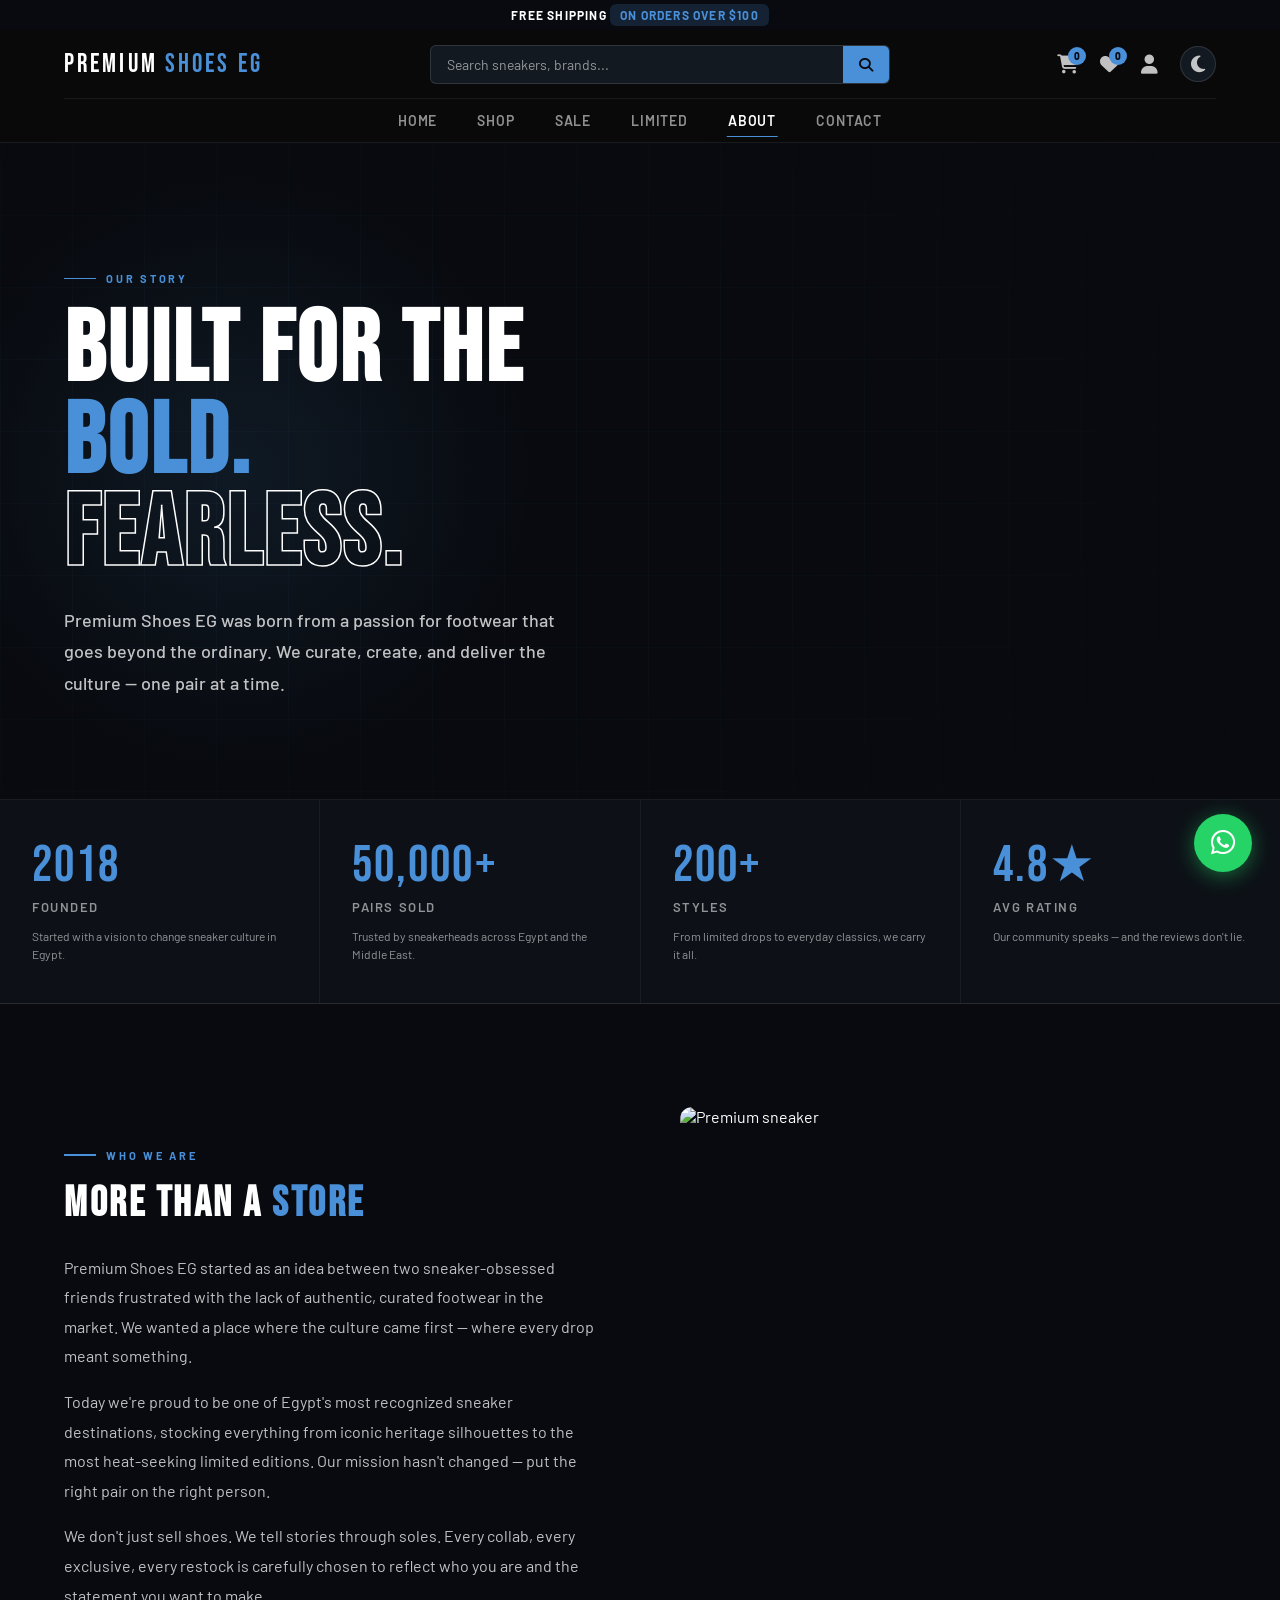
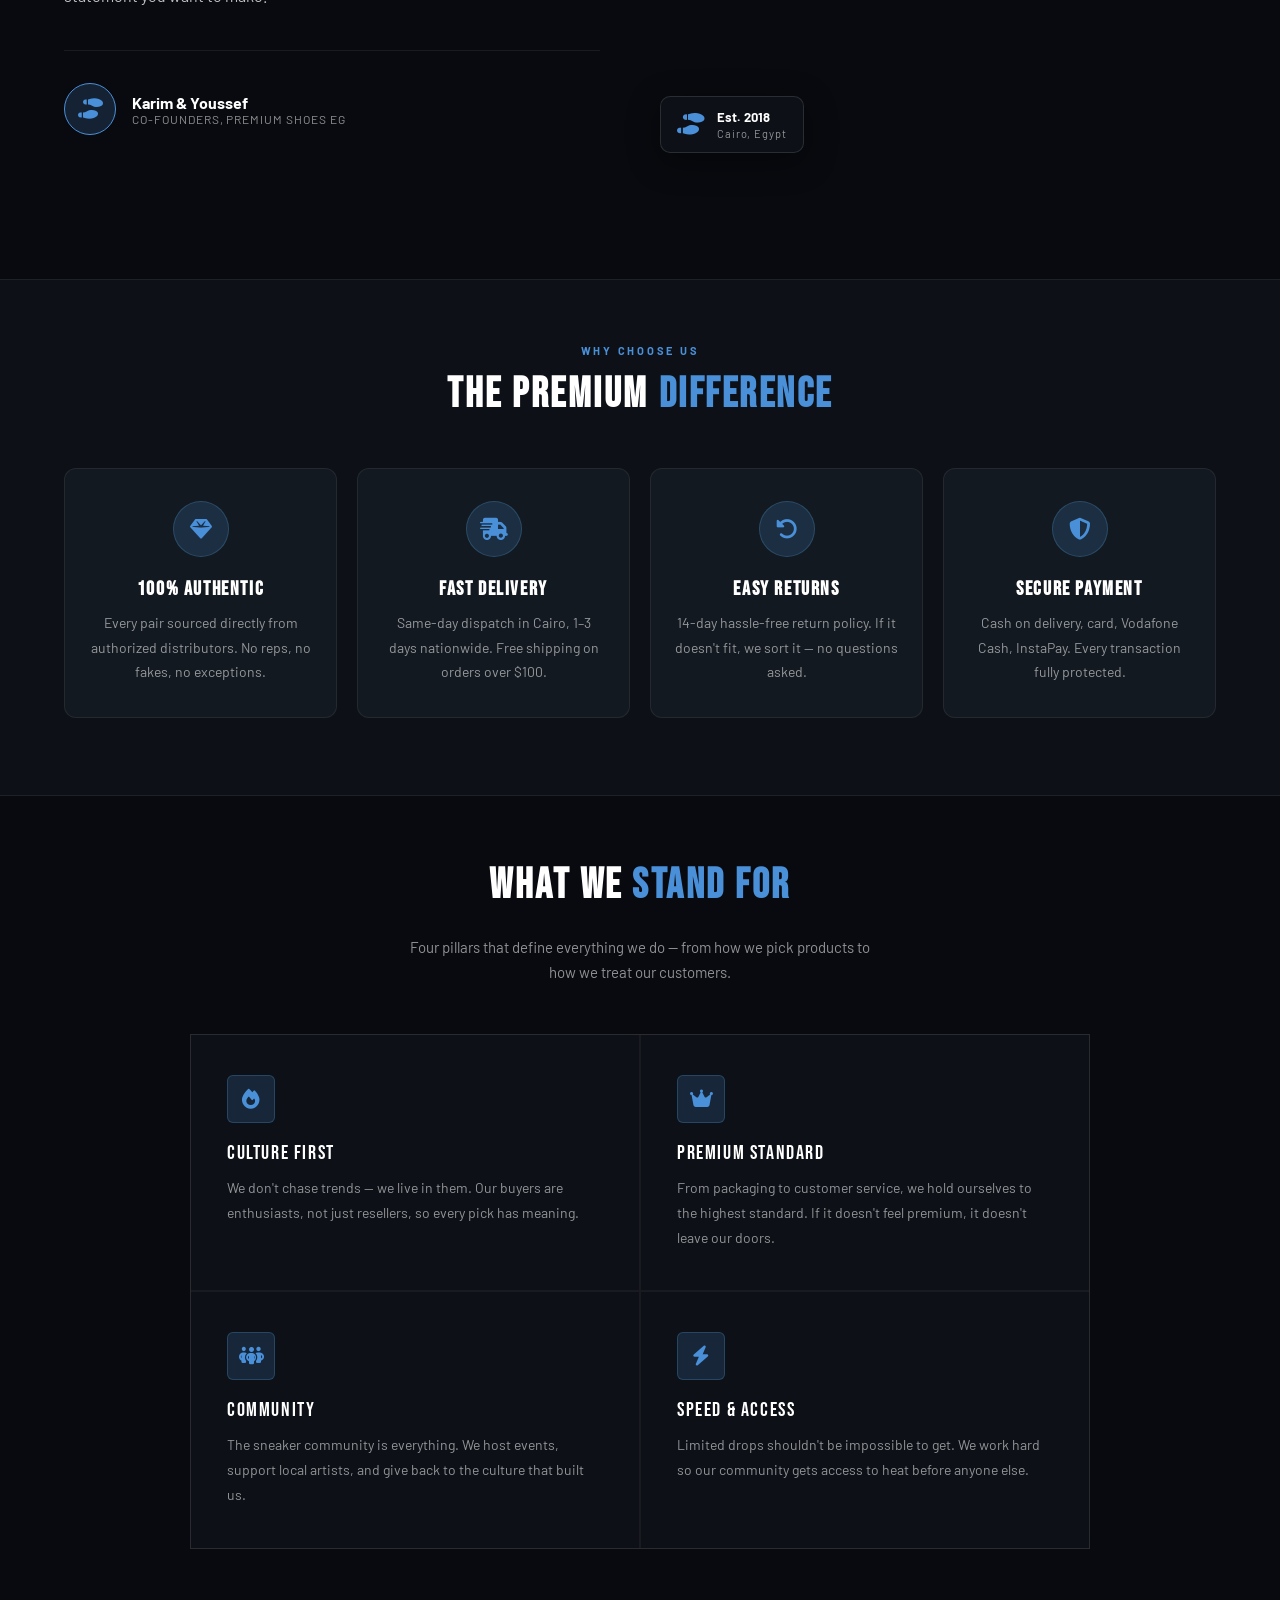
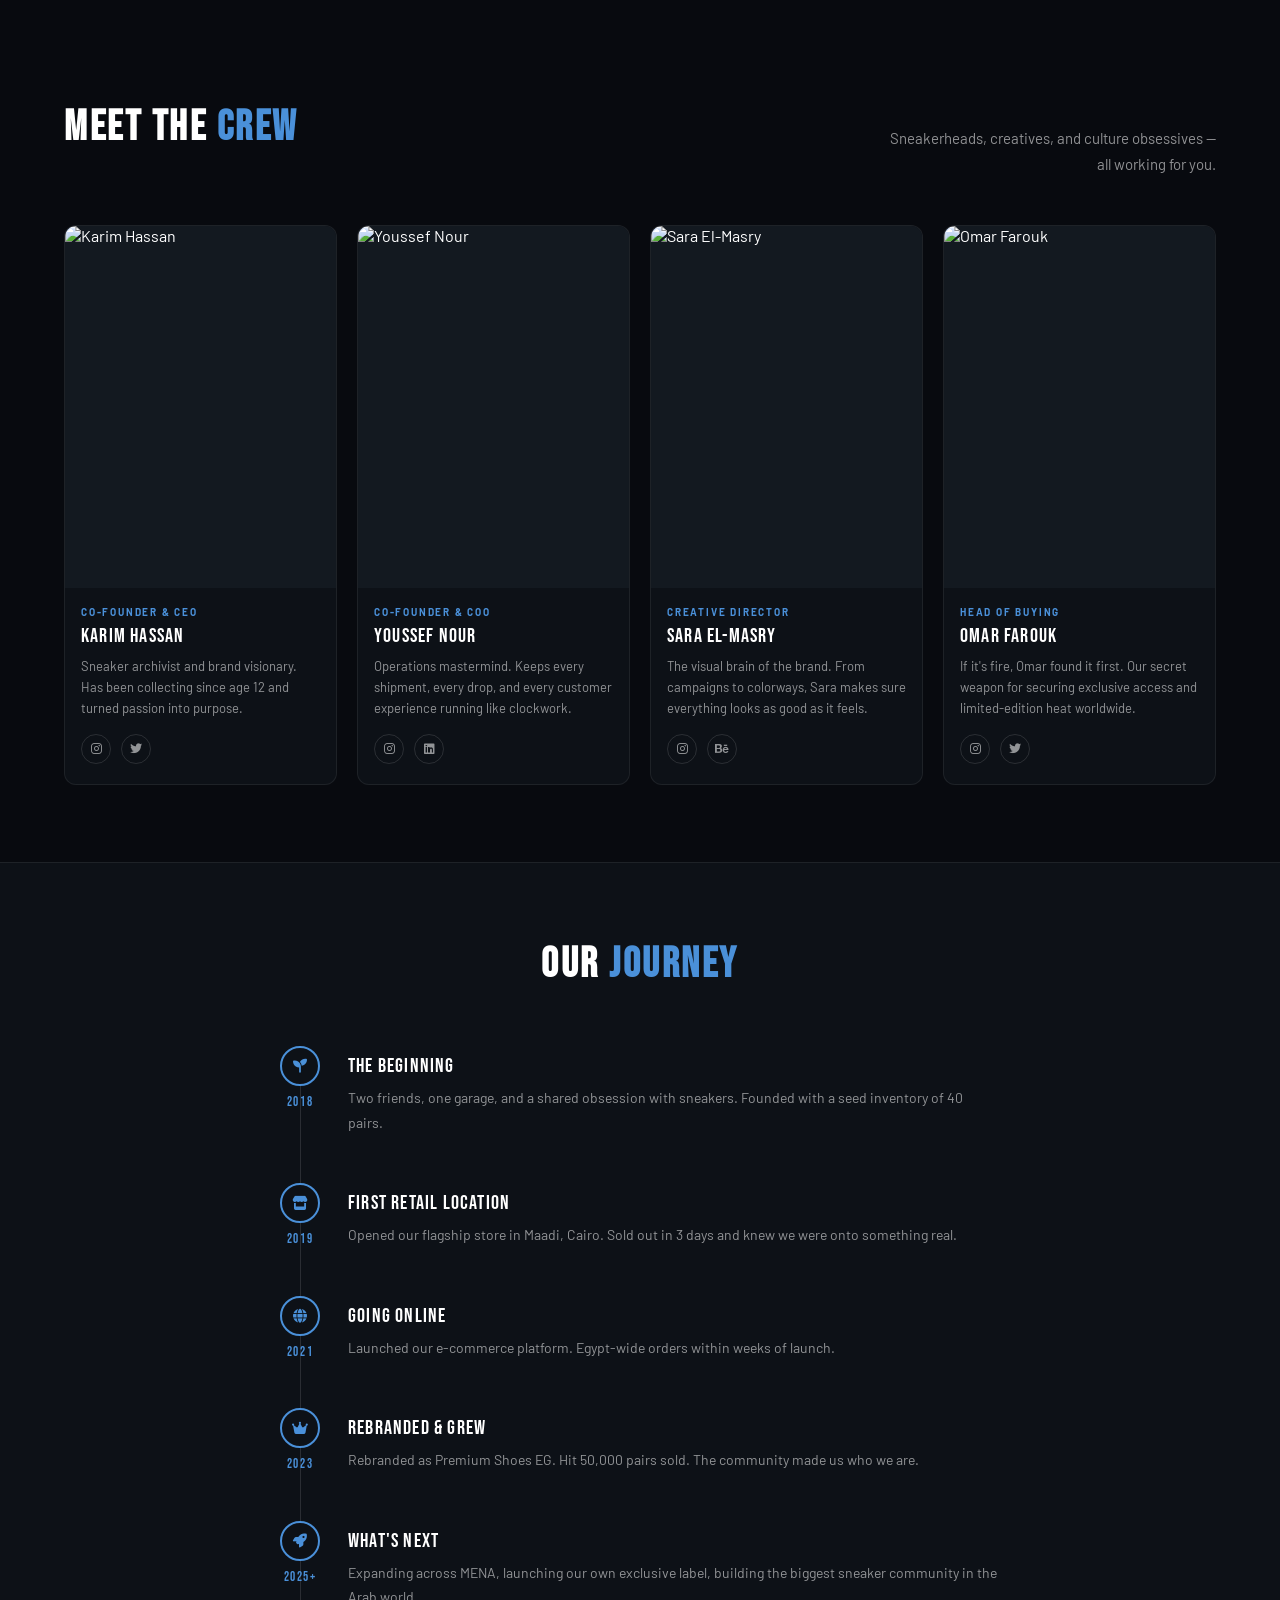
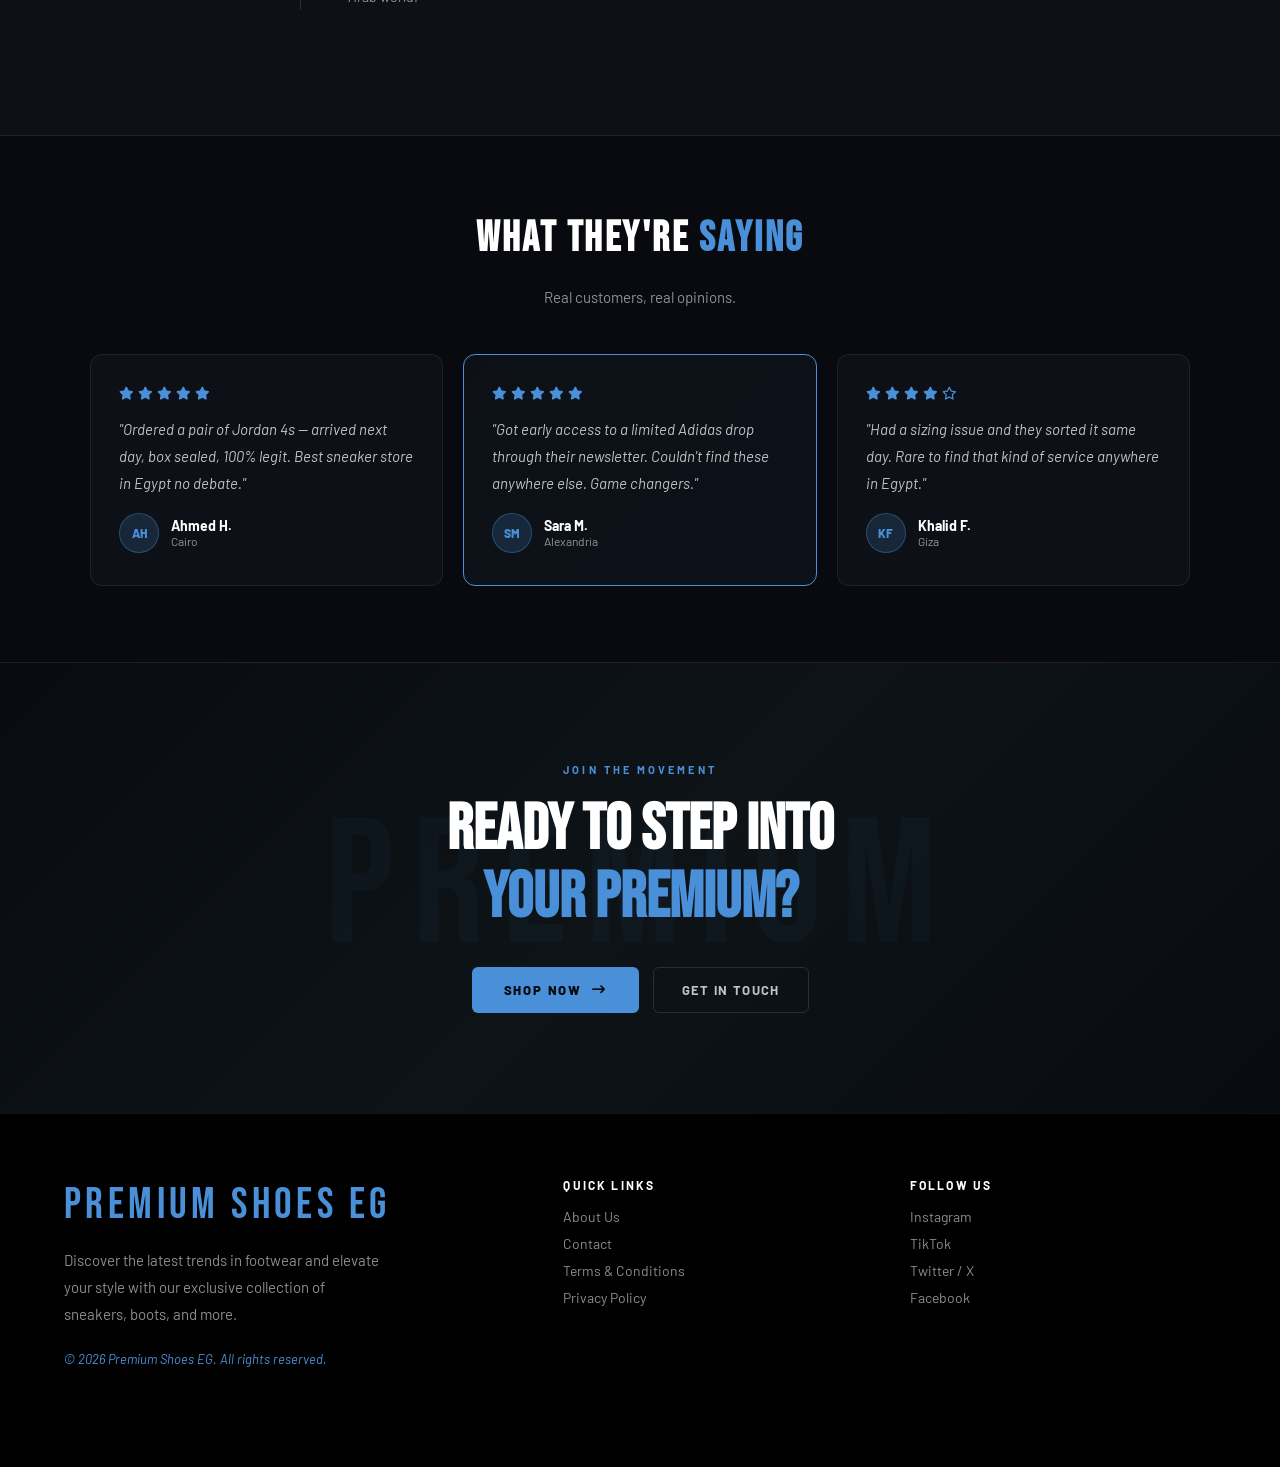
==== commit cd6e665c: "fixed typo" ====
--- a/pages/about.html
+++ b/pages/about.html
@@ -468,6 +468,19 @@
   </div>
 </footer>
 
+
+<!-- ═══ WHATSAPP FLOATING BUTTON ═══ -->
+<a href="https://wa.me/201000637383?text=Hello%2C%20I%27m%20interested%20in%20your%20sneakers!" 
+class="whatsapp-float" target="_blank" rel="noopener" aria-label="Chat on WhatsApp">
+<i class="fa-brands fa-whatsapp"></i>
+<span class="wa-tooltip">Chat with us</span>
+</a>
+
+
+
+
+
+
 <script src="../js/helpers.js"></script>
 <script src="../js/main.js"></script>
 <script src="../js/about.js"></script>
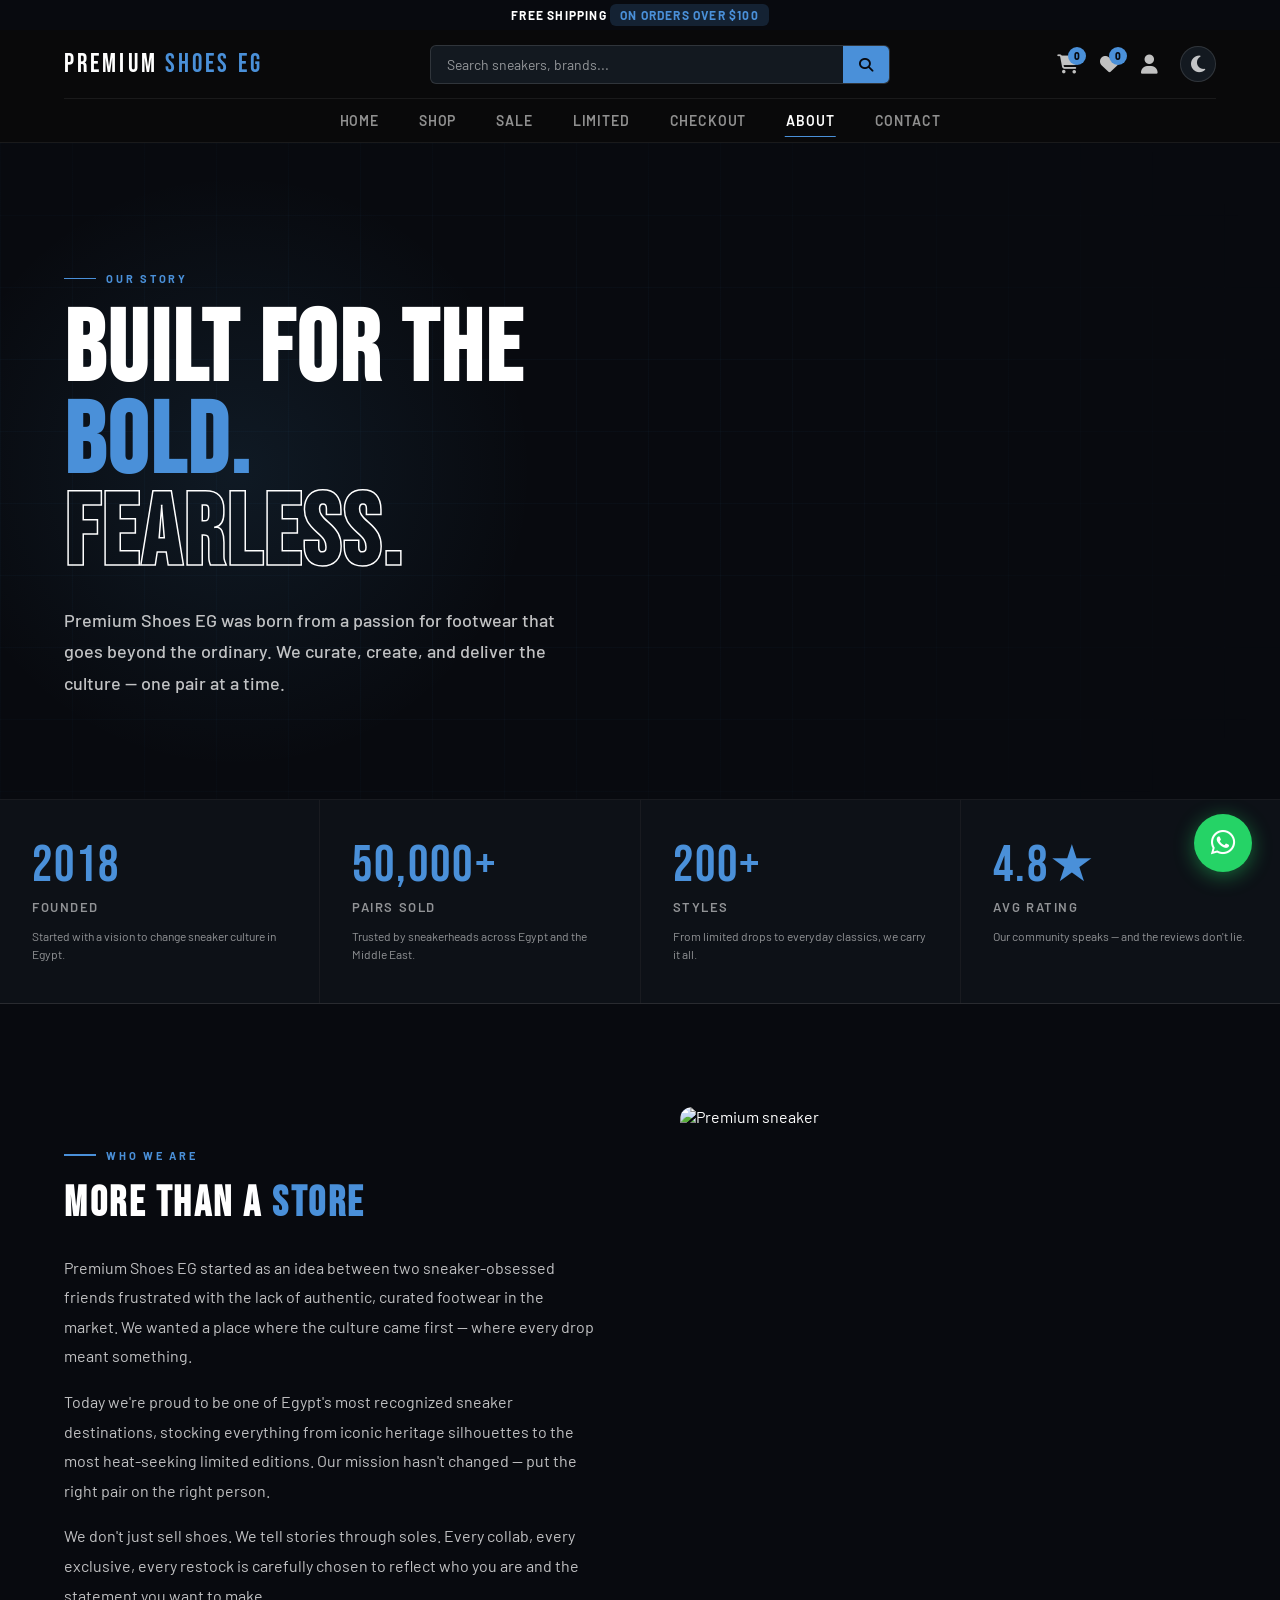
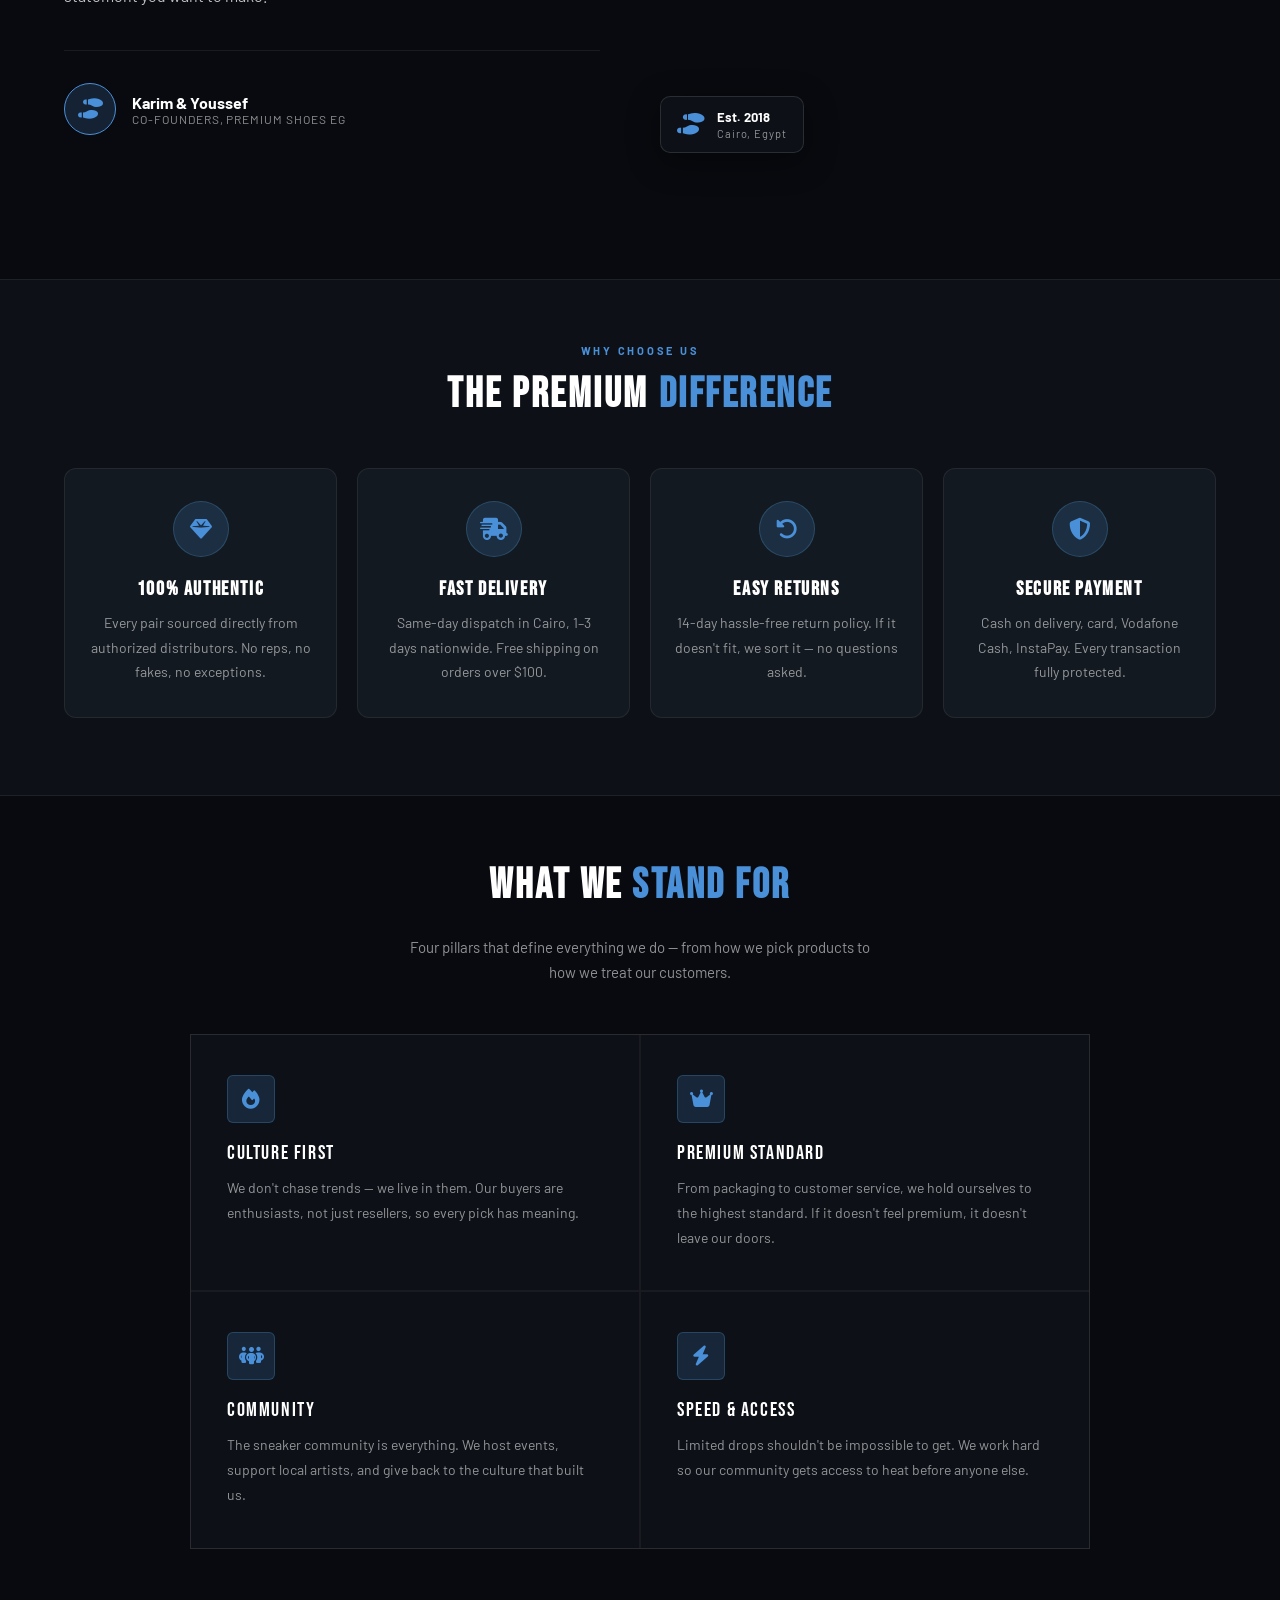
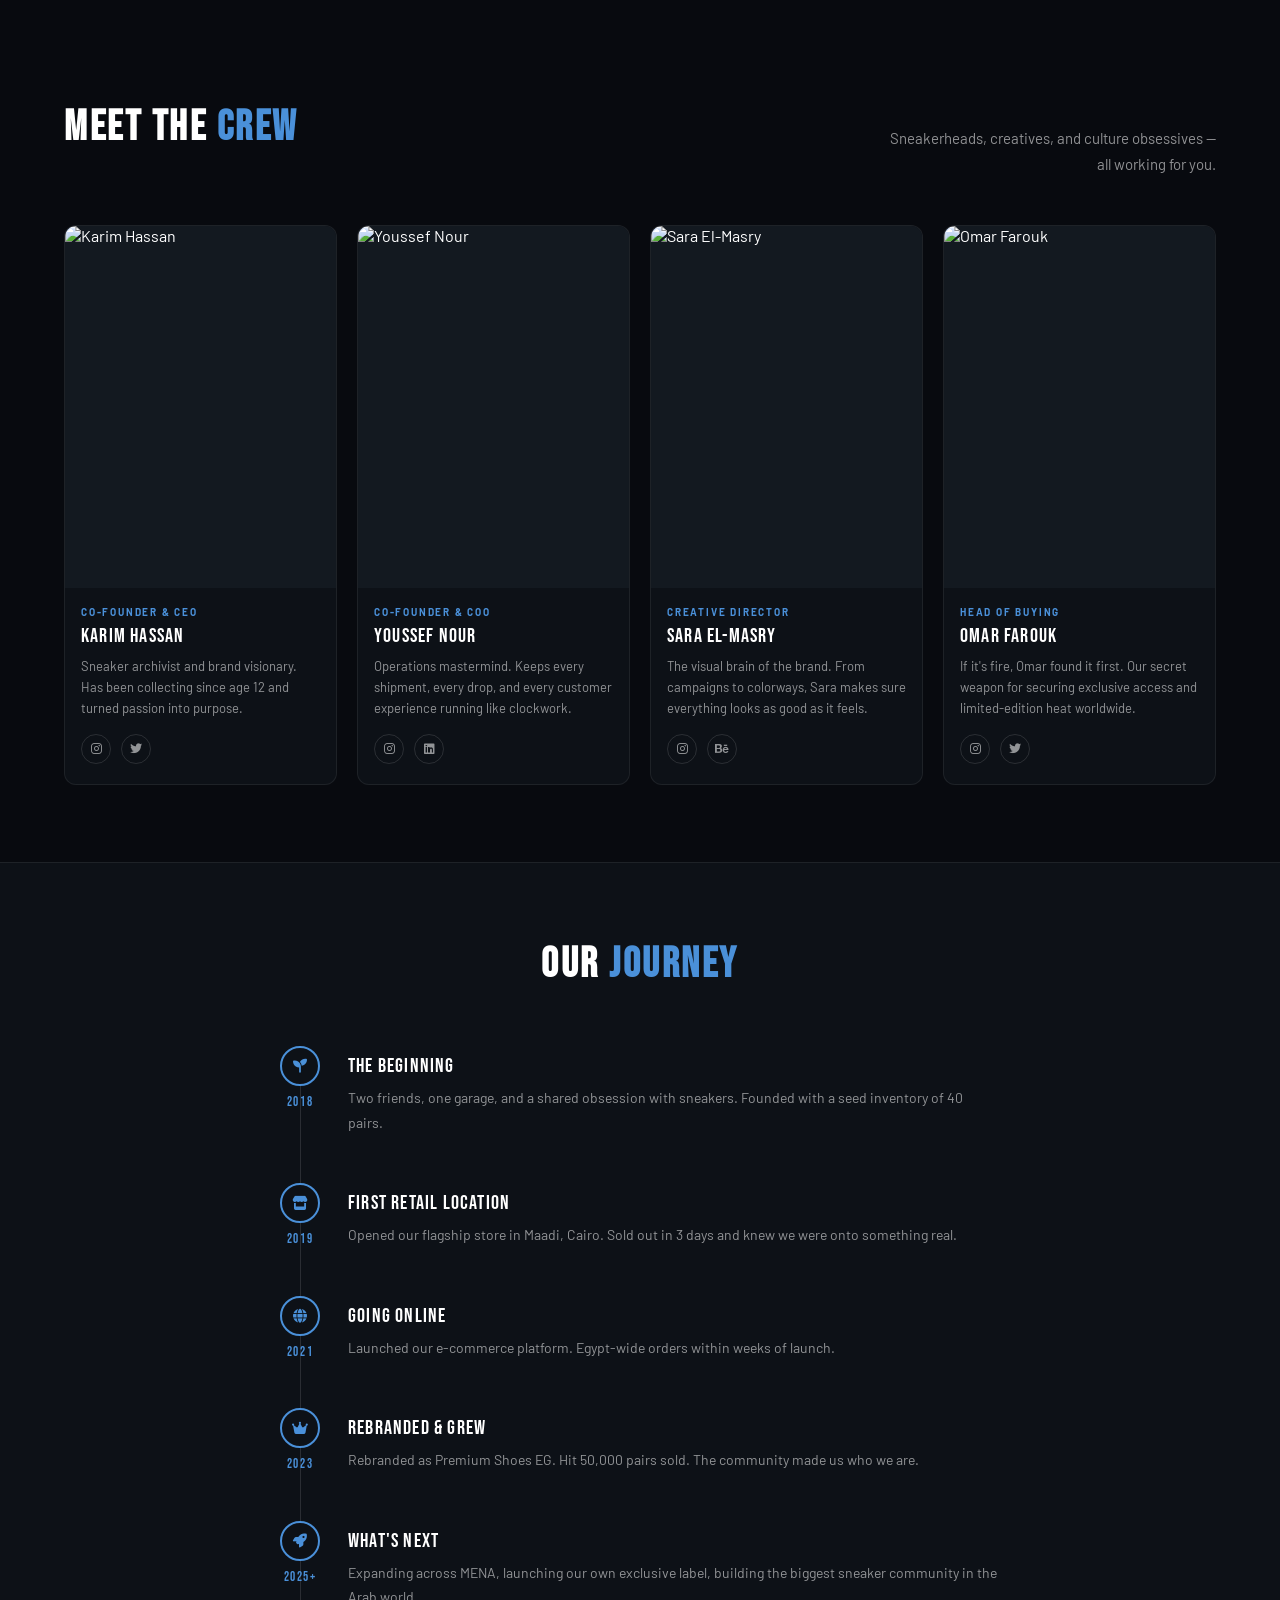
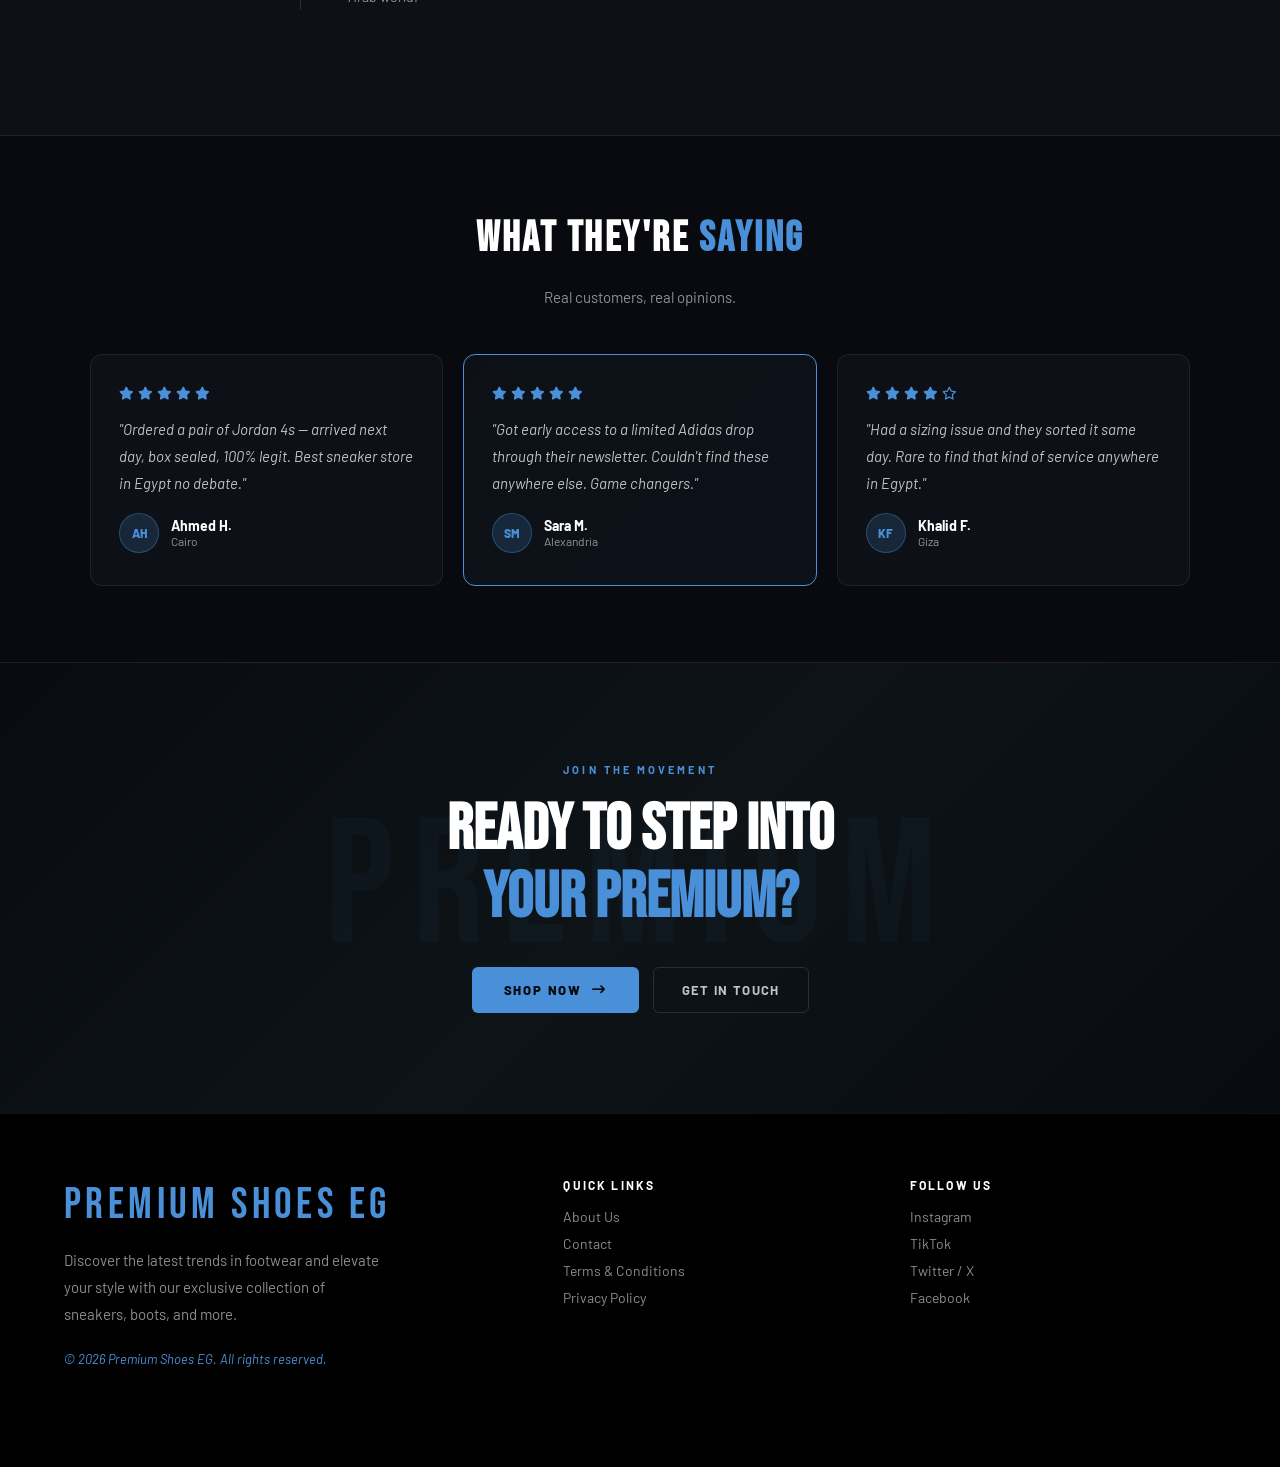
==== commit fb1a53ff: "fixed the navbar responsive issue and added the checkout page with emailjs integration for sending o" ====
--- a/pages/about.html
+++ b/pages/about.html
@@ -54,6 +54,7 @@
     <a href="products.html">Shop</a>
     <a href="products.html?filter=sale">Sale</a>
     <a href="products.html?filter=limited">Limited</a>
+    <a href="checkout.html">Checkout</a>
     <a href="about.html" class="active">About</a>
     <a href="contact.html">Contact</a>
   </div>
--- a/css/global.css
+++ b/css/global.css
@@ -940,9 +940,11 @@
 @media(max-width:768px){
   .navbar-top{justify-content:flex-start}
   .navbar-top .navbar-search{display:none}
-  .navbar-logo{flex:1;text-align:center;order:0}
-  .navbar-icons{order:1}
+  .navbar-logo{flex:1;text-align:center;order:0;font-size:18px;letter-spacing:.06em;}
+  .navbar-icons{order:1;gap:14px;}              /* ← updated */
   .hamburger{display:flex;order:-1}
+  .navbar-icons .fa-user{display:none}          /* ← add */
+  .theme-toggle{width:30px;height:30px;font-size:13px}  /* ← add */
   .navbar-links{
     display:none;flex-direction:column;align-items:flex-start;
     gap:0;padding-top:0;border-top:1px solid var(--border);margin-top:0;
@@ -994,6 +996,9 @@
   .footer .text{grid-column:1}
   .hero-right{width:95%}
 }
+@media(max-width:400px){
+  .wishlist-icon-wrapper{display:none}
+}
 
 
 /* ══════════════════════════════════════
@@ -1045,7 +1050,7 @@
   transform: translate(-50%, -54%);
   z-index: 40;
   font-family: 'Bebas Neue', sans-serif;
-  font-size: clamp(48px, 9vw, 108px);
+  font-size: clamp(22px, 5vw, 90px);
   letter-spacing: .18em;
   line-height: 1;
   text-align: center;
@@ -1485,4 +1490,24 @@
 .whatsapp-float{position:fixed;bottom:28px;right:28px;z-index:9999;width:58px;height:58px;background:#25D366;border-radius:50%;display:flex;align-items:center;justify-content:center;font-size:28px;color:#fff;box-shadow:0 4px 20px rgba(37,211,102,.45);transition:transform .2s,box-shadow .2s;text-decoration:none}
 .whatsapp-float:hover{transform:scale(1.1);box-shadow:0 6px 28px rgba(37,211,102,.6)}
 .wa-tooltip{position:absolute;right:68px;background:#111;color:#fff;font-size:12px;font-weight:700;letter-spacing:.06em;padding:6px 12px;border-radius:6px;white-space:nowrap;opacity:0;pointer-events:none;transition:opacity .2s;font-family:sans-serif}
-.whatsapp-float:hover .wa-tooltip{opacity:1}+.whatsapp-float:hover .wa-tooltip{opacity:1}
+
+
+
+@media(max-width:480px){
+  .whatsapp-float {
+    bottom: 80px;  /* push up above toast area */
+    right: 16px;
+    width: 50px;
+    height: 50px;
+    font-size: 24px;
+  }
+  .toast-container {
+    bottom: 16px;
+    right: 16px;
+    left: 16px;
+  }
+}
+
+
+
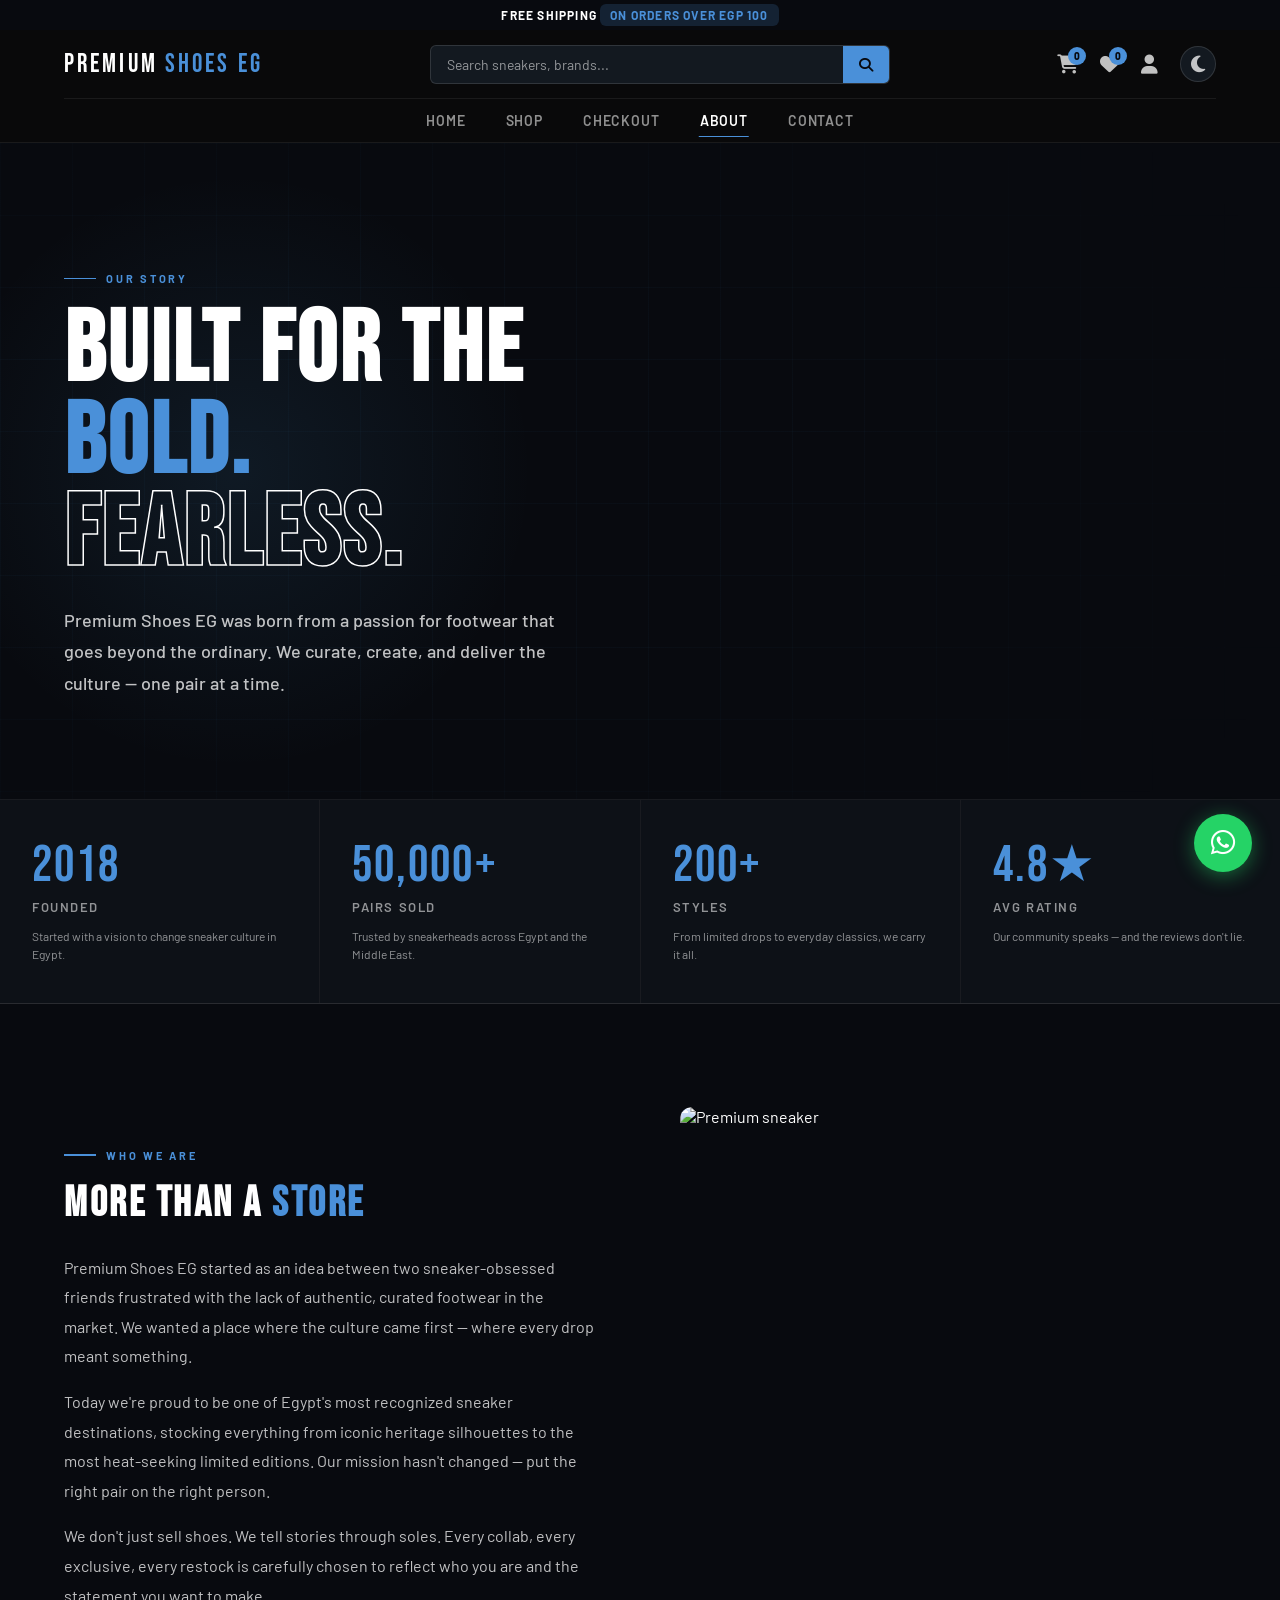
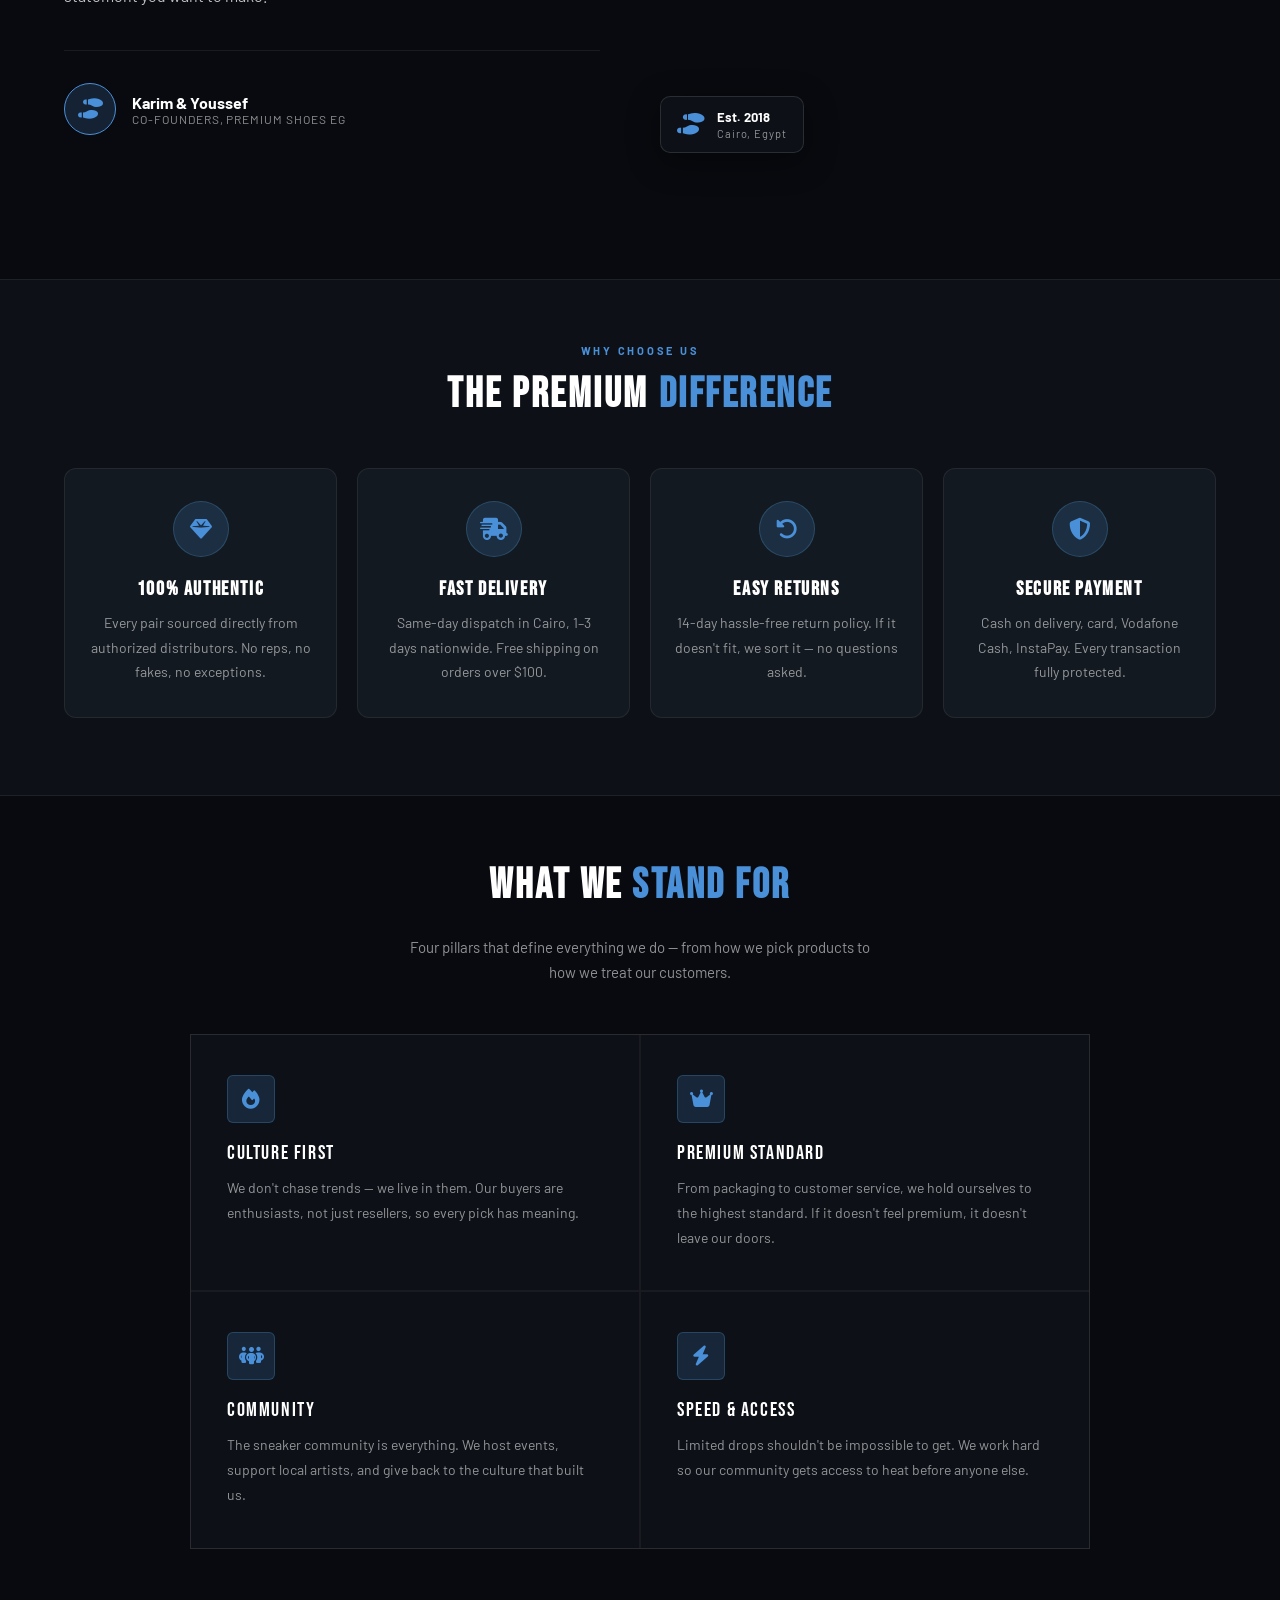
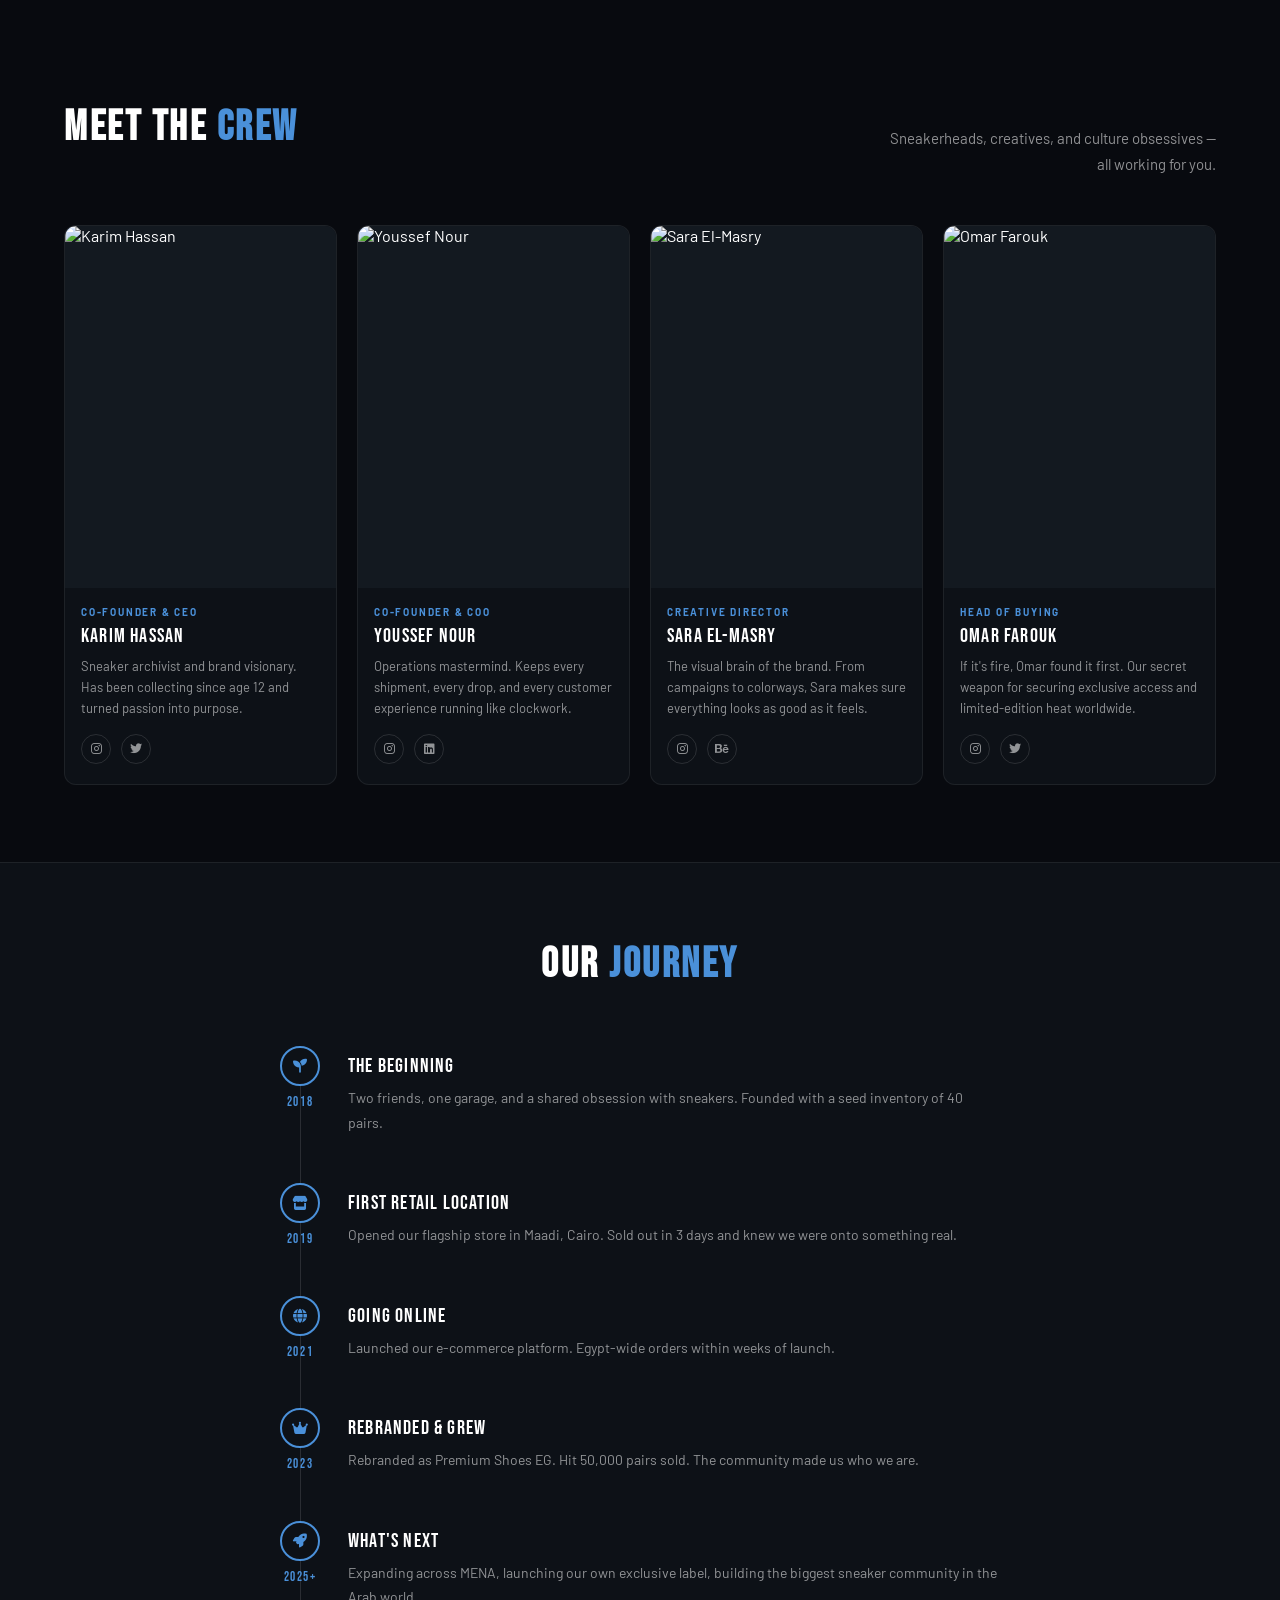
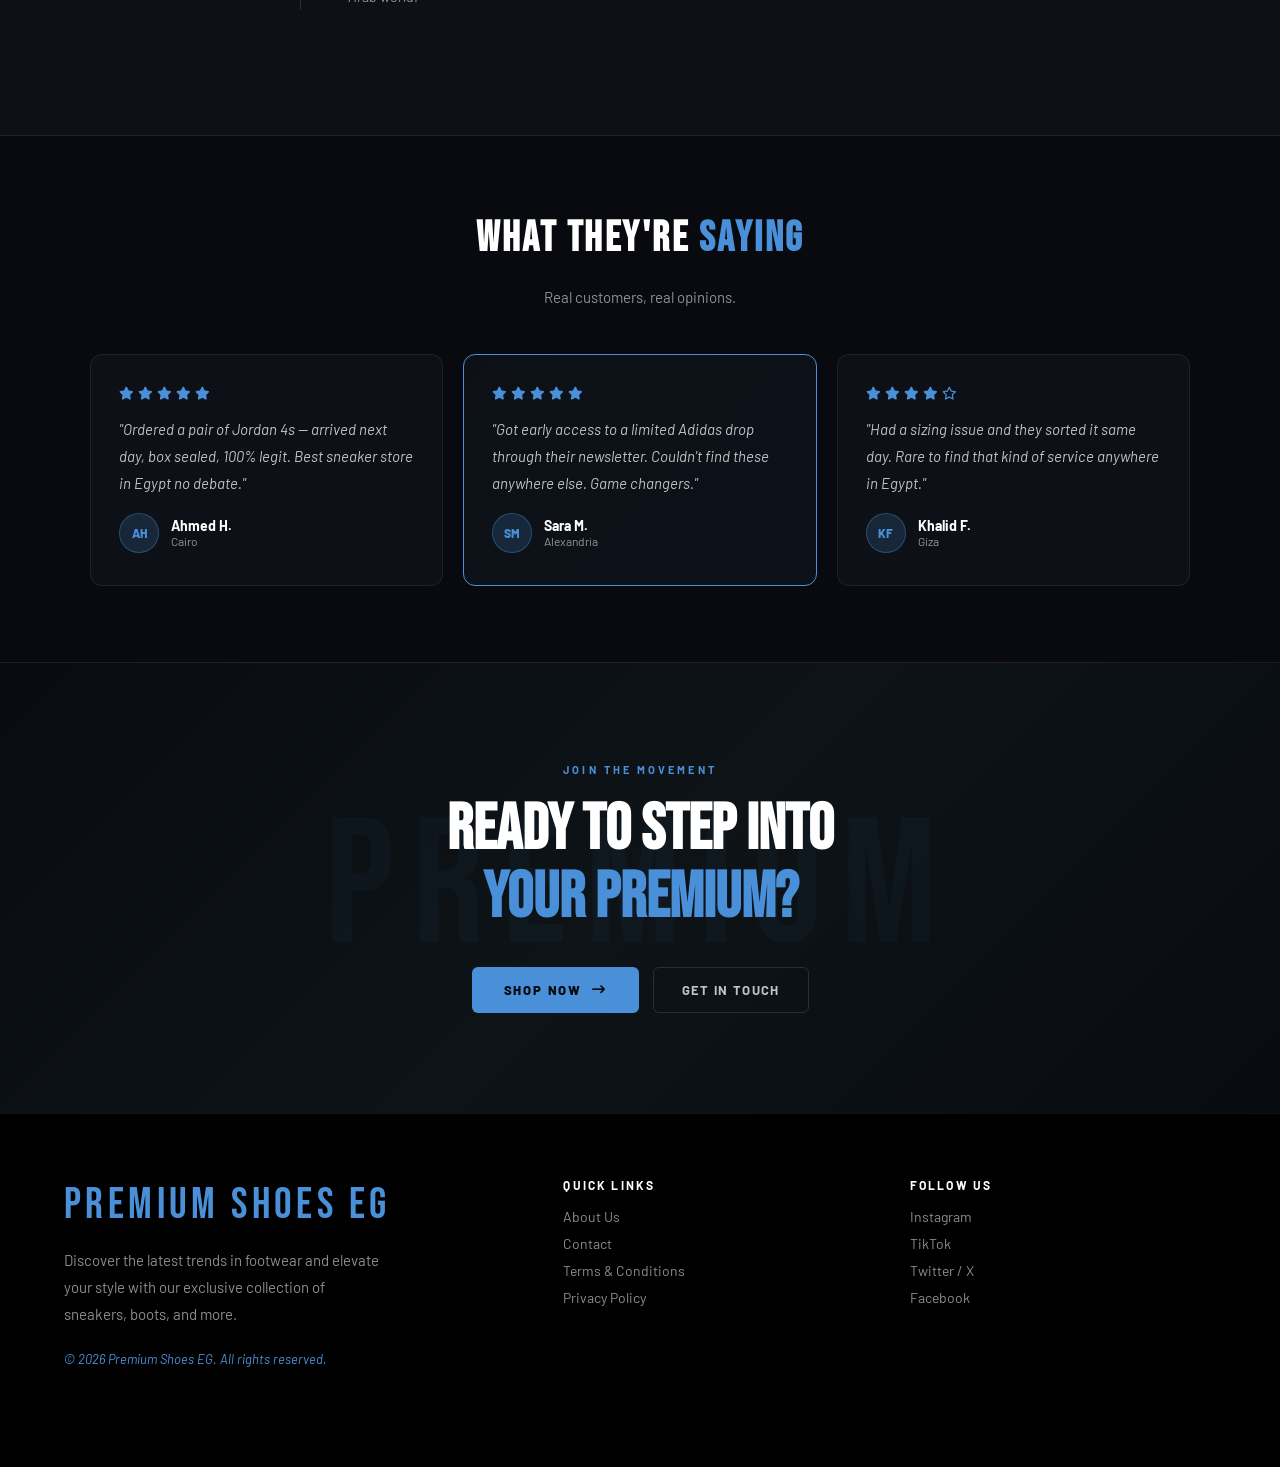
==== commit 44a573f5: "feat: prepare client storefront for Samba outlet launch" ====
--- a/pages/about.html
+++ b/pages/about.html
@@ -3,10 +3,20 @@
 <head>
   <meta charset="UTF-8">
   <meta name="viewport" content="width=device-width, initial-scale=1.0">
-  <title>About Us — Premium Shoes EG</title>
+  <title>About Us | Premium Shoes EG</title>
+  <meta name="description" content="Learn about Premium Shoes EG, an Egypt-based original outlet sneaker store focused on Adidas Samba drops and future outlet footwear.">
+  <meta name="keywords" content="about Premium Shoes EG, original outlet sneakers Egypt, Adidas Samba outlet Egypt">
+  <meta name="author" content="Premium Shoes EG">
+  <meta name="robots" content="index, follow">
+  <meta name="theme-color" content="#080C10">
+  <meta property="og:title" content="About Us | Premium Shoes EG">
+  <meta property="og:description" content="Learn about Premium Shoes EG, an Egypt-based original outlet sneaker store focused on Adidas Samba drops and future outlet footwear.">
+  <meta property="og:type" content="website">
+  <meta property="og:image" content="../assets/images/banner-1.png">
+  <meta name="twitter:card" content="summary_large_image">
+
 
   <link rel="icon" type="image/svg+xml" href="data:image/svg+xml,%3Csvg xmlns='http://www.w3.org/2000/svg' viewBox='0 0 64 64'%3E%3Crect width='64' height='64' rx='12' fill='%23080C10'/%3E%3Ctext x='32' y='46' font-family='Arial Black,sans-serif' font-size='36' font-weight='900' text-anchor='middle' fill='%234FA3E0'%3EP%3C/text%3E%3C/svg%3E">
-  <link rel="apple-touch-icon" href="assets/icon-192.png">
 
   <link rel="stylesheet" href="../css/global.css">
   <link rel="stylesheet" href="../css/about.css">
@@ -19,7 +29,7 @@
 <body>
 
 <!-- OFFER BAR -->
-<p class="offer">Free shipping <span>on orders over $100</span></p>
+<p class="offer">Free shipping <span>on orders over EGP 100</span></p>
 
 <!-- NAVBAR -->
 <nav class="navbar">
@@ -52,8 +62,7 @@
     </div>
     <a href="../index.html">Home</a>
     <a href="products.html">Shop</a>
-    <a href="products.html?filter=sale">Sale</a>
-    <a href="products.html?filter=limited">Limited</a>
+
     <a href="checkout.html">Checkout</a>
     <a href="about.html" class="active">About</a>
     <a href="contact.html">Contact</a>
@@ -69,7 +78,7 @@
   </div>
   <div class="cart-items" id="cart-items"></div>
   <div class="cart-footer">
-    <div class="cart-total"><span>Total</span><span id="cart-total-price">$0</span></div>
+        <div class="cart-total"><span>Total</span><span id="cart-total-price">EGP 0</span></div>
     <button class="checkout-btn">Checkout →</button>
   </div>
 </div>
@@ -257,8 +266,8 @@
         <div class="team-name">Karim Hassan</div>
         <p class="team-bio">Sneaker archivist and brand visionary. Has been collecting since age 12 and turned passion into purpose.</p>
         <div class="team-socials">
-          <a href="#"><i class="fab fa-instagram"></i></a>
-          <a href="#"><i class="fab fa-twitter"></i></a>
+          <a href="contact.html"><i class="fab fa-instagram"></i></a>
+          <a href="contact.html"><i class="fab fa-twitter"></i></a>
         </div>
       </div>
     </div>
@@ -271,8 +280,8 @@
         <div class="team-name">Youssef Nour</div>
         <p class="team-bio">Operations mastermind. Keeps every shipment, every drop, and every customer experience running like clockwork.</p>
         <div class="team-socials">
-          <a href="#"><i class="fab fa-instagram"></i></a>
-          <a href="#"><i class="fab fa-linkedin"></i></a>
+          <a href="contact.html"><i class="fab fa-instagram"></i></a>
+          <a href="contact.html"><i class="fab fa-linkedin"></i></a>
         </div>
       </div>
     </div>
@@ -285,8 +294,8 @@
         <div class="team-name">Sara El-Masry</div>
         <p class="team-bio">The visual brain of the brand. From campaigns to colorways, Sara makes sure everything looks as good as it feels.</p>
         <div class="team-socials">
-          <a href="#"><i class="fab fa-instagram"></i></a>
-          <a href="#"><i class="fab fa-behance"></i></a>
+          <a href="contact.html"><i class="fab fa-instagram"></i></a>
+          <a href="contact.html"><i class="fab fa-behance"></i></a>
         </div>
       </div>
     </div>
@@ -299,8 +308,8 @@
         <div class="team-name">Omar Farouk</div>
         <p class="team-bio">If it's fire, Omar found it first. Our secret weapon for securing exclusive access and limited-edition heat worldwide.</p>
         <div class="team-socials">
-          <a href="#"><i class="fab fa-instagram"></i></a>
-          <a href="#"><i class="fab fa-twitter"></i></a>
+          <a href="contact.html"><i class="fab fa-instagram"></i></a>
+          <a href="contact.html"><i class="fab fa-twitter"></i></a>
         </div>
       </div>
     </div>
@@ -454,17 +463,17 @@
     <div class="footer-links">
       <a href="about.html">About Us</a>
       <a href="contact.html">Contact</a>
-      <a href="#">Terms & Conditions</a>
-      <a href="#">Privacy Policy</a>
+      <a href="contact.html">Terms & Conditions</a>
+      <a href="contact.html">Privacy Policy</a>
     </div>
   </div>
   <div>
     <span class="footer-col-title">Follow Us</span>
     <div class="social-media">
-      <a href="#">Instagram</a>
-      <a href="#">TikTok</a>
-      <a href="#">Twitter / X</a>
-      <a href="#">Facebook</a>
+      <a href="https://www.instagram.com/premium.shoeseg/" target="_blank" rel="noopener">Instagram</a>
+      <a href="contact.html">TikTok</a>
+      <a href="contact.html">Twitter / X</a>
+      <a href="https://www.facebook.com/CrownKicks1" target="_blank" rel="noopener">Facebook</a>
     </div>
   </div>
 </footer>
--- a/css/global.css
+++ b/css/global.css
@@ -35,6 +35,33 @@
 img{display:block;max-width:100%}
 
 /* ═══════════════════════════════════════════════
+   PRIMARY BUTTON STYLES
+═══════════════════════════════════════════════ */
+.btn-primary{
+  display:inline-flex;align-items:center;gap:10px;
+  padding:15px 32px;
+  background:var(--gold);color:var(--bg);
+  font-size:13px;font-weight:800;letter-spacing:.14em;text-transform:uppercase;
+  border-radius:var(--radius);
+  transition:background var(--trans),transform var(--trans-s),box-shadow var(--trans);
+  border:none;cursor:pointer;
+}
+.btn-primary:hover{
+  background:var(--gold-lt);transform:translateY(-2px);
+  box-shadow:0 8px 28px rgba(74,144,217,.35);
+}
+.btn-outline{
+  display:inline-flex;align-items:center;gap:10px;
+  padding:14px 28px;
+  border:1.5px solid var(--border-md);color:var(--text-md);
+  font-size:13px;font-weight:700;letter-spacing:.1em;text-transform:uppercase;
+  border-radius:var(--radius);
+  transition:border-color var(--trans),color var(--trans),transform var(--trans-s);
+  background:transparent;cursor:pointer;
+}
+.btn-outline:hover{border-color:var(--gold);color:var(--gold);transform:translateY(-2px)}
+
+/* ═══════════════════════════════════════════════
    SCROLLBAR
 ═══════════════════════════════════════════════ */
 ::-webkit-scrollbar{width:6px}
@@ -245,6 +272,7 @@
 .cart-item-details{flex:1;display:flex;flex-direction:column;gap:3px}
 .cart-item-brand{font-size:11px;font-weight:600;color:var(--text);text-transform:uppercase;letter-spacing:.1em}
 .cart-item-name{font-size:14px;font-weight:700;color:var(--white)}
+.cart-item-meta{font-size:12px;font-weight:600;color:var(--text)}
 .cart-item-price{font-size:14px;font-weight:700;color:var(--gold)}
 .cart-item-remove{
   background:none;border:none;color:var(--text);
@@ -341,164 +369,228 @@
 }
 
 /* ═══════════════════════════════════════════════
-   HERO
+   HERO CAROUSEL BANNER
 ═══════════════════════════════════════════════ */
-.hero{
-  position:relative;min-height:92vh;
-  display:flex;align-items:center;
+.hero-banner{
+  position:relative;width:100%;height:80vh;
+  display:flex;align-items:center;justify-content:center;
+  background:linear-gradient(135deg,var(--bg) 0%,var(--surface-3) 50%,var(--surface-2) 100%);
   overflow:hidden;
-  background:var(--bg);
-}
-
-/* Radial light behind shoe */
-.hero::before{
-  content:'';position:absolute;
-  right:5%;top:50%;transform:translateY(-50%);
-  width:700px;height:700px;border-radius:50%;
-  background:radial-gradient(ellipse at center,
-    rgba(74,144,217,.12) 0%,
-    rgba(74,144,217,.04) 40%,
-    transparent 70%);
-  pointer-events:none;animation:pulse-bg 4s ease-in-out infinite;
-}
-@keyframes pulse-bg{0%,100%{opacity:.8;transform:translateY(-50%) scale(1)}50%{opacity:1;transform:translateY(-50%) scale(1.06)}}
-
-/* Grid texture */
-.hero-grid{
-  position:absolute;inset:0;pointer-events:none;
+}
+
+.hero-banner::before{
+  content:'';position:absolute;inset:0;
+  background:radial-gradient(ellipse 800px 600px at 70% 30%,rgba(74,144,217,.15) 0%,transparent 60%);
+  pointer-events:none;animation:gradient-shift 8s ease-in-out infinite;
+}
+
+.hero-banner::after{
+  content:'';position:absolute;inset:0;
   background-image:
-    linear-gradient(rgba(74,144,217,.035) 1px,transparent 1px),
-    linear-gradient(90deg,rgba(74,144,217,.035) 1px,transparent 1px);
-  background-size:72px 72px;
-  mask-image:radial-gradient(ellipse 80% 80% at 50% 50%,black 40%,transparent 100%);
-}
-
-/* Scanline noise */
-.hero-noise{
-  position:absolute;inset:0;pointer-events:none;opacity:.04;
-  background-image:url("data:image/svg+xml,%3Csvg viewBox='0 0 256 256' xmlns='http://www.w3.org/2000/svg'%3E%3Cfilter id='n'%3E%3CfeTurbulence type='fractalNoise' baseFrequency='.9' numOctaves='4' stitchTiles='stitch'/%3E%3C/filter%3E%3Crect width='100%25' height='100%25' filter='url(%23n)'/%3E%3C/svg%3E");
-  background-size:200px;
-}
-
-/* Left content */
-.hero-left{
-  position:relative;z-index:2;
-  padding:0 5%;width:55%;
-  animation:slide-up .9s cubic-bezier(.16,1,.3,1) forwards;opacity:0;
-}
-@keyframes slide-up{from{opacity:0;transform:translateY(36px)}to{opacity:1;transform:translateY(0)}}
-
-.hero-eyebrow{
+    linear-gradient(90deg,rgba(74,144,217,.03) 1px,transparent 1px),
+    linear-gradient(rgba(74,144,217,.03) 1px,transparent 1px);
+  background-size:80px 80px;
+  pointer-events:none;opacity:.5;
+  mask-image:radial-gradient(circle at 70% 50%,black 30%,transparent 100%);
+}
+
+@keyframes gradient-shift{
+  0%,100%{transform:translateX(0) translateY(0)}
+  50%{transform:translateX(30px) translateY(-20px)}
+}
+
+/* Carousel Track */
+.carousel-container{
+  position:relative;width:100%;height:100%;
+  overflow:hidden;
+}
+
+.carousel-track{
+  position:relative;width:100%;height:100%;
+  display:flex;
+  transition:transform .8s cubic-bezier(.33,.66,.66,1);
+}
+
+/* Carousel Item */
+.carousel-item{
+  position:relative;min-width:100%;width:100%;height:100%;
+  display:flex;align-items:center;justify-content:space-between;
+  padding:0 5%;
+  opacity:0;transform:scale(1.05);
+  transition:opacity .8s ease,transform .8s ease;
+  background:linear-gradient(135deg,var(--surface-3) 0%,var(--surface-2) 100%);
+}
+
+.carousel-item::before{
+  content:'';position:absolute;inset:0;
+  background:radial-gradient(ellipse at 70% 50%,rgba(74,144,217,.15) 0%,transparent 60%);
+  pointer-events:none;
+}
+
+.carousel-item.active{
+  opacity:1;transform:scale(1);
+}
+
+/* Left content area */
+.carousel-content{
+  position:relative;z-index:2;flex:1;max-width:500px;
+}
+
+.carousel-label{
   display:inline-flex;align-items:center;gap:10px;
-  font-size:11px;font-weight:700;letter-spacing:.25em;text-transform:uppercase;
-  color:var(--gold);margin-bottom:20px;
-}
-.hero-eyebrow::before{content:'';display:block;width:32px;height:1.5px;background:var(--gold)}
-
-.hero-title{
+  font-size:12px;font-weight:700;letter-spacing:.2em;text-transform:uppercase;
+  color:var(--gold);margin-bottom:16px;
+}
+
+.carousel-label::before{content:'';display:block;width:28px;height:1px;background:var(--gold)}
+
+.carousel-name{
   font-family:var(--ff-display);
-  font-size:clamp(52px,8.5vw,110px);
-  line-height:.92;letter-spacing:.03em;
+  font-size:clamp(36px,5vw,64px);
+  line-height:1.1;letter-spacing:.03em;
   color:var(--white);margin-bottom:12px;
 }
-.hero-title .gold{color:var(--gold)}
-.hero-title .stroke{
-  -webkit-text-stroke:1.5px var(--white);
-  color:transparent;
-}
-
-.hero-sub{
-  font-size:clamp(15px,1.6vw,18px);
-  color:var(--text-md);line-height:1.75;
-  max-width:460px;margin-bottom:40px;
-  font-weight:500;
-}
-
-.hero-ctas{display:flex;gap:14px;flex-wrap:wrap;align-items:center}
-.btn-primary{
-  display:inline-flex;align-items:center;gap:10px;
-  padding:15px 32px;
+
+.carousel-name .color-text{
+  color:var(--gold);display:block;
+}
+
+.carousel-desc{
+  font-size:clamp(14px,1.4vw,16px);
+  color:var(--text-md);line-height:1.6;
+  margin-bottom:28px;max-width:420px;
+}
+
+.carousel-price{
+  display:flex;align-items:baseline;gap:12px;margin-bottom:28px;
+}
+
+.carousel-price strong{
+  font-family:var(--ff-display);
+  font-size:clamp(24px,3vw,36px);
+  color:var(--gold);letter-spacing:.04em;
+}
+
+.carousel-price span{
+  font-size:13px;color:var(--text);
+  text-transform:uppercase;letter-spacing:.08em;
+  font-weight:600;
+}
+
+.carousel-cta{
+  display:flex;gap:12px;flex-wrap:wrap;
+  align-items:center;
+}
+
+.carousel-cta .btn-primary,
+.carousel-cta .btn-outline{
+  font-size:12px;padding:12px 24px;
+}
+
+/* Right image area */
+.carousel-image-wrap{
+  position:relative;z-index:1;flex:1;
+  display:flex;align-items:center;justify-content:center;
+  height:100%;
+  animation:shoe-float 4s ease-in-out infinite;
+}
+
+.carousel-image-wrap::before{
+  content:'';position:absolute;inset:-20px;
+  background:radial-gradient(ellipse at center,rgba(74,144,217,.25) 0%,transparent 70%);
+  border-radius:50%;
+  filter:blur(40px);
+  animation:glow-pulse 4s ease-in-out infinite;
+  z-index:0;
+}
+
+.carousel-image-wrap img{
+  position:relative;z-index:1;
+  width:90%;max-width:800px;
+  height:auto;object-fit:contain;
+  aspect-ratio:1;
+  filter:drop-shadow(0 40px 80px rgba(74,144,217,.4))
+         drop-shadow(0 0 40px rgba(74,144,217,.25))
+         brightness(1.05);
+  animation:float-in-shoe .7s cubic-bezier(.16,1,.3,1) both,
+           shoe-glow-shine 6s ease-in-out infinite;
+  transition:filter .3s ease;
+}
+
+.carousel-item.active .carousel-image-wrap img{
+  filter:drop-shadow(0 50px 100px rgba(74,144,217,.5))
+         drop-shadow(0 0 60px rgba(74,144,217,.35))
+         brightness(1.1);
+}
+
+@keyframes float-in-shoe{
+  from{opacity:0;transform:translateX(60px) scale(.85)}
+  to{opacity:1;transform:translateX(0) scale(1)}
+}
+
+@keyframes shoe-float{
+  0%,100%{transform:translateY(0) rotateZ(-1deg)}
+  50%{transform:translateY(-30px) rotateZ(1deg)}
+}
+
+@keyframes glow-pulse{
+  0%,100%{transform:scale(1);opacity:.8}
+  50%{transform:scale(1.15);opacity:1}
+}
+
+@keyframes shoe-glow-shine{
+  0%,100%{filter:drop-shadow(0 40px 80px rgba(74,144,217,.4)) drop-shadow(0 0 40px rgba(74,144,217,.25)) brightness(1.05)}
+  50%{filter:drop-shadow(0 40px 80px rgba(74,144,217,.5)) drop-shadow(0 0 60px rgba(74,144,217,.35)) brightness(1.15)}
+}
+
+/* Carousel Controls */
+.carousel-controls{
+  position:absolute;bottom:30px;left:50%;transform:translateX(-50%);
+  z-index:10;display:flex;align-items:center;gap:20px;
+}
+
+.carousel-btn{
+  width:40px;height:40px;
+  display:grid;place-items:center;
+  border:1.5px solid var(--border-md);
+  border-radius:50%;
+  background:rgba(8,12,16,.7);
+  color:var(--white);
+  cursor:pointer;font-size:16px;
+  transition:all var(--trans);
+  backdrop-filter:blur(10px);
+}
+
+.carousel-btn:hover{
   background:var(--gold);color:var(--bg);
-  font-size:13px;font-weight:800;letter-spacing:.14em;text-transform:uppercase;
-  border-radius:var(--radius);
-  transition:background var(--trans),transform var(--trans-s),box-shadow var(--trans);
-}
-.btn-primary:hover{
-  background:var(--gold-lt);transform:translateY(-2px);
-  box-shadow:0 8px 28px rgba(74,144,217,.35);
-}
-.btn-outline{
-  display:inline-flex;align-items:center;gap:10px;
-  padding:14px 28px;
-  border:1.5px solid var(--border-md);color:var(--text-md);
-  font-size:13px;font-weight:700;letter-spacing:.1em;text-transform:uppercase;
-  border-radius:var(--radius);
-  transition:border-color var(--trans),color var(--trans),transform var(--trans-s);
-}
-.btn-outline:hover{border-color:var(--gold);color:var(--gold);transform:translateY(-2px)}
-
-/* Stats row */
-.hero-stats{
-  display:flex;gap:36px;margin-top:56px;
-  padding-top:36px;border-top:1px solid var(--border);
-  flex-wrap:wrap;
-}
-.hstat-num{
-  font-family:var(--ff-display);font-size:36px;
-  letter-spacing:.04em;color:var(--gold);display:block;
-}
-.hstat-label{font-size:12px;color:var(--text);font-weight:600;letter-spacing:.1em;text-transform:uppercase}
-
-/* Floating shoe */
-.hero-right{
-  position:absolute;right:3%;top:50%;transform:translateY(-50%);
-  width:48%;max-width:720px;z-index:2;
-  animation:float-in .9s .15s cubic-bezier(.16,1,.3,1) both;
-}
-@keyframes float-in{from{opacity:0;transform:translateY(-40%) translateX(60px)}to{opacity:1;transform:translateY(-50%) translateX(0)}}
-
-.shoe-wrap{
-  position:relative;
-  animation:shoe-float 4s ease-in-out infinite;
-  filter:drop-shadow(0 40px 80px rgba(74,144,217,.25));
-}
-@keyframes shoe-float{
-  0%,100%{transform:translateY(0) rotate(-2deg)}
-  50%{transform:translateY(-22px) rotate(-4deg)}
-}
-.shoe-img{width:100%;object-fit:contain}
-
-/* Glow ring under shoe */
-.shoe-glow{
-  position:absolute;bottom:-4%;left:50%;transform:translateX(-50%);
-  width:60%;height:24px;
-  background:radial-gradient(ellipse at center,rgba(74,144,217,.5) 0%,transparent 70%);
-  filter:blur(10px);
-  animation:shoe-float 4s ease-in-out infinite;
-}
-
-/* Floating tags around shoe */
-.float-tag{
-  position:absolute;
-  background:var(--surface);border:1px solid var(--border-md);
-  border-radius:10px;padding:10px 14px;
-  display:flex;align-items:center;gap:10px;
-  backdrop-filter:blur(16px);
-  box-shadow:0 8px 32px rgba(0,0,0,.4);
-  animation:tag-bob 4s ease-in-out infinite;
-}
-.float-tag-icon{font-size:20px;flex-shrink:0}
-.float-tag-text{display:flex;flex-direction:column}
-.float-tag-title{font-size:12px;font-weight:800;color:var(--white);line-height:1.1}
-.float-tag-sub{font-size:10px;color:var(--text);letter-spacing:.06em}
-
-.tag-1{top:10%;left:-10%;animation-delay:.5s}
-.tag-2{bottom:18%;right:-8%;animation-delay:1.2s}
-.tag-3{top:55%;left:-5%;animation-delay:.8s;animation-duration:3.2s}
-
-@keyframes tag-bob{
-  0%,100%{transform:translateY(0)}
-  50%{transform:translateY(-8px)}
+  border-color:var(--gold);transform:scale(1.1);
+}
+
+.carousel-dots{
+  display:flex;gap:10px;align-items:center;
+}
+
+.carousel-dot{
+  width:10px;height:10px;
+  border-radius:50%;background:rgba(255,255,255,.3);
+  cursor:pointer;border:0;
+  transition:all var(--trans);
+}
+
+.carousel-dot.active{
+  background:var(--gold);width:28px;border-radius:999px;
+}
+
+/* Auto-play timer bar */
+.carousel-timer{
+  position:absolute;bottom:0;left:0;height:3px;
+  background:var(--gold);border-radius:0;
+  animation:carousel-timer-anim 6s linear forwards;
+}
+
+@keyframes carousel-timer-anim{
+  from{width:0%}
+  to{width:100%}
 }
 
 /* ═══════════════════════════════════════════════
@@ -571,6 +663,47 @@
 }
 .qchip:hover i,.qchip.active i{color:var(--bg)}
 
+.outlet-proof{
+  display:grid;
+  grid-template-columns:repeat(3,1fr);
+  gap:1px;
+  padding:0 5% 3%;
+  background:var(--bg);
+}
+.outlet-proof-card{
+  display:flex;
+  align-items:flex-start;
+  gap:14px;
+  padding:22px;
+  background:var(--surface);
+  border:1px solid var(--border);
+}
+.outlet-proof-card i{
+  width:34px;
+  height:34px;
+  display:grid;
+  place-items:center;
+  flex-shrink:0;
+  border-radius:50%;
+  background:rgba(79,163,224,.1);
+  color:var(--gold);
+}
+.outlet-proof-card span{
+  display:block;
+  margin-bottom:5px;
+  font-size:13px;
+  font-weight:800;
+  letter-spacing:.08em;
+  text-transform:uppercase;
+  color:var(--white);
+}
+.outlet-proof-card p{
+  margin:0;
+  font-size:13px;
+  line-height:1.5;
+  color:var(--text);
+}
+
 /* ═══════════════════════════════════════════════
    SHARED SECTION STYLES
 ═══════════════════════════════════════════════ */
@@ -668,6 +801,20 @@
   border-radius:var(--radius-lg);
   overflow:hidden;cursor:pointer;
   transition:transform var(--trans),box-shadow var(--trans),border-color var(--trans);
+}
+.product-card.coming-soon{
+  cursor:default;
+}
+.coming-soon .add-to-cart{
+  background:var(--surface-2);
+  color:var(--text);
+  cursor:not-allowed;
+}
+.coming-soon-note{
+  display:block;
+  margin-top:8px;
+  font-size:12px;
+  color:var(--text);
 }
 .product-card:hover{
   transform:translateY(-6px);
@@ -764,7 +911,8 @@
 }
 .sale-price{color:var(--red)}
 
-.add-to-cart{
+.add-to-cart,
+.view-product-btn{
   width:100%;padding:11px;margin-top:4px;
   background:var(--surface-2);color:var(--white);
   border:1px solid var(--border-md);
@@ -773,10 +921,12 @@
   letter-spacing:.12em;text-transform:uppercase;
   transition:background var(--trans),border-color var(--trans),color var(--trans);
 }
-.add-to-cart:hover:not(:disabled){
+.add-to-cart:hover:not(:disabled),
+.view-product-btn:hover:not(:disabled){
   background:var(--gold);border-color:var(--gold);color:var(--bg);
 }
-.add-to-cart:disabled{
+.add-to-cart:disabled,
+.view-product-btn:disabled{
   opacity:0.5;cursor:not-allowed;
 }
 
@@ -906,23 +1056,17 @@
    RESPONSIVE
 ═══════════════════════════════════════════════ */
 @media(max-width:1024px){
-  .hero-right{width:52%}
-  .hero-left{width:52%}
-  .float-tag{display:none}
+  .carousel-item{padding:60px 5% 40px}
+  .carousel-image-wrap img{max-width:700px}
 }
 @media(max-width:860px){
-  .hero{flex-direction:column;min-height:auto;padding:60px 0 40px}
-  .hero::before{display:none}
-  .hero-left{width:100%;text-align:center;padding:0 5%}
-  .hero-sub{max-width:100%}
-  .hero-ctas{justify-content:center}
-  .hero-stats{justify-content:center}
-  .hero-right{
-    position:relative;top:auto;right:auto;transform:none;
-    width:80%;max-width:400px;margin:32px auto 0;
-    animation:shoe-float 4s ease-in-out infinite;
-  }
-  .hero::before,.hero-noise{display:none}
+  .hero-banner{height:75vh}
+  .carousel-item{flex-direction:column;padding:40px 5% 30px;text-align:center;justify-content:center}
+  .carousel-content{max-width:100%}
+  .carousel-image-wrap{margin-top:30px;max-height:350px}
+  .carousel-image-wrap img{max-width:550px}
+  .carousel-label::before{display:none}
+  .carousel-cta{justify-content:center}
   .products-grid{grid-template-columns:repeat(2,1fr)}
   .category-grid{
     grid-template-columns:1fr 1fr;
@@ -978,7 +1122,14 @@
   .products-grid{grid-template-columns:repeat(2,1fr)}
   .quick-strip{gap:10px;padding:14px 4%;flex-wrap:wrap;overflow-x:visible;justify-content:center}
   .quick-strip::after{display:none}
-  .hero-title{font-size:clamp(44px,14vw,80px)}
+  .outlet-proof{grid-template-columns:1fr;padding:0 4% 8%}
+  .hero-banner{height:70vh}
+  .carousel-item{flex-direction:column;padding:40px 5% 20px;text-align:center;justify-content:center}
+  .carousel-content{max-width:100%}
+  .carousel-image-wrap{margin-top:20px;max-height:280px}
+  .carousel-image-wrap img{max-width:90%}
+  .carousel-label::before{display:none}
+  .carousel-cta{justify-content:center}
 }
 @media(max-width:480px){
   .products-grid{grid-template-columns:1fr}
@@ -994,10 +1145,23 @@
   .featured-card{height:420px}
   .footer{grid-template-columns:1fr}
   .footer .text{grid-column:1}
-  .hero-right{width:95%}
+  .hero-banner{height:65vh}
+  .carousel-name{font-size:clamp(24px,8vw,42px)}
+  .carousel-desc{font-size:13px;margin-bottom:20px}
+  .carousel-price strong{font-size:clamp(20px,5vw,28px)}
+  .carousel-cta .btn-primary,
+  .carousel-cta .btn-outline{font-size:11px;padding:10px 16px}
+  .carousel-image-wrap{max-height:250px}
+  .carousel-image-wrap img{max-width:85%}
 }
 @media(max-width:400px){
   .wishlist-icon-wrapper{display:none}
+  .hero-banner{height:60vh}
+  .carousel-item{padding:30px 4% 15px}
+  .carousel-controls{bottom:15px;gap:12px}
+  .carousel-btn{width:36px;height:36px;font-size:14px}
+  .carousel-dots{gap:6px}
+  .carousel-dot{width:8px;height:8px}
 }
 
 
@@ -1014,7 +1178,7 @@
   perspective: 1800px;
   perspective-origin: 50% 50%;
 }
- 
+
 /* ══════════════════════════════════════
    BACKGROUND — sneaker store interior
    Uses a high-quality Unsplash image of
@@ -1039,7 +1203,7 @@
 #storeIntro.open .intro-bg {
   transform: scale(1);
 }
- 
+
 /* ══════════════════════════════════════
    LOGO
 ══════════════════════════════════════ */
@@ -1056,7 +1220,7 @@
   text-align: center;
   pointer-events: none;
   white-space: nowrap;
- 
+
   /* gold shimmer text */
   background: linear-gradient(
     105deg,
@@ -1070,20 +1234,20 @@
   -webkit-background-clip: text;
   background-clip: text;
   color: transparent;
- 
+
   opacity: 0;
   animation:
     logo-in      .7s .05s cubic-bezier(.16,1,.3,1) forwards,
     logo-shimmer  3s .05s linear infinite;
 }
- 
+
 .intro-logo span {
   display: block;
   font-size: .55em;
   letter-spacing: .38em;
   opacity: .85;
 }
- 
+
 @keyframes logo-in {
   from { opacity:0; transform: translate(-50%,-48%) scale(.88); }
   to   { opacity:1; transform: translate(-50%,-54%) scale(1);   }
@@ -1092,7 +1256,7 @@
   0%   { background-position: 200% 50%; }
   100% { background-position:  -100% 50%; }
 }
- 
+
 /* thin gold rule under logo */
 .intro-rule {
   position: absolute;
@@ -1108,7 +1272,7 @@
 @keyframes rule-grow {
   to { width: clamp(100px, 25vw, 260px); }
 }
- 
+
 /* tagline */
 .intro-tag {
   position: absolute;
@@ -1128,7 +1292,7 @@
 @keyframes tag-in {
   to { color: rgba(255,255,255,.45); }
 }
- 
+
 /* ══════════════════════════════════════
    DOORS
 ══════════════════════════════════════ */
@@ -1139,7 +1303,7 @@
   z-index: 30;
   transform-style: preserve-3d;
 }
- 
+
 .door {
   position: relative;
   width: 50%;
@@ -1147,7 +1311,7 @@
   overflow: hidden;
   will-change: transform, opacity;
   transform-origin: center center;
- 
+
   /* ── Rich door surface ─────────────────
      Layered gradients create a sense of
      depth and material — not flat black   */
@@ -1182,18 +1346,18 @@
       #080A0F 75%,
       #080A0F 100%
     );
- 
+
   /* door opens with slight rotateY for hinge feel */
   transition:
     transform 1.0s cubic-bezier(.7, 0, .3, 1),
     opacity   1.0s ease;
 }
- 
+
 /* ── Left door hinge on right edge ── */
 .left-door  { transform-origin: right  center; }
 /* ── Right door hinge on left edge ── */
 .right-door { transform-origin: left center; }
- 
+
 /* ── Gold seam between doors ── */
 .door::before {
   content: '';
@@ -1215,7 +1379,7 @@
 }
 .left-door::before  { right: 0; }
 .right-door::before { left:  0; }
- 
+
 /* ── Sweeping gold light (alive from frame 0) ── */
 .door::after {
   content: '';
@@ -1237,14 +1401,14 @@
 }
 .left-door::after  { animation-delay: 0s;   }
 .right-door::after { animation-delay: 1.4s; }
- 
+
 @keyframes sweep {
   0%   { left: -35%; opacity: 0;   }
   8%   {             opacity: 1;   }
   92%  {             opacity: 1;   }
   100% { left: 120%; opacity: 0;   }
 }
- 
+
 /* ── Door panel inset lines ──
    Two horizontal inset rails give depth   */
 .door-panel {
@@ -1264,7 +1428,7 @@
 }
 .door-panel.top    { top:    28%; }
 .door-panel.bottom { bottom: 28%; }
- 
+
 /* ── Crown emblem watermark ── */
 .door-emblem {
   position: absolute;
@@ -1279,7 +1443,7 @@
 @keyframes emblem-in {
   to { opacity: 1; }
 }
- 
+
 /* SVG crown drawn purely in CSS shapes */
 .crown-svg {
   width: clamp(32px, 5vw, 60px);
@@ -1287,7 +1451,7 @@
   opacity: .12;
   filter: drop-shadow(0 0 8px rgba(74,144,217,.3));
 }
- 
+
 /* ── Door handle ── */
 .door-handle {
   position: absolute;
@@ -1309,7 +1473,7 @@
 }
 .left-door  .door-handle { right: 6%; }
 .right-door .door-handle { left:  6%; }
- 
+
 /* ══════════════════════════════════════
    OPEN STATE — doors swing open
 ══════════════════════════════════════ */
@@ -1321,7 +1485,7 @@
   transform: perspective(1800px) rotateY(18deg) translateX(82%);
   opacity: .6;
 }
- 
+
 /* ══════════════════════════════════════
    EXIT — whole intro fades away
 ══════════════════════════════════════ */
@@ -1330,7 +1494,7 @@
   pointer-events: none;
   transition: opacity .55s cubic-bezier(.4,0,1,1);
 }
- 
+
 /* ══════════════════════════════════════
    SITE WRAPPER (everything behind intro)
 ══════════════════════════════════════ */
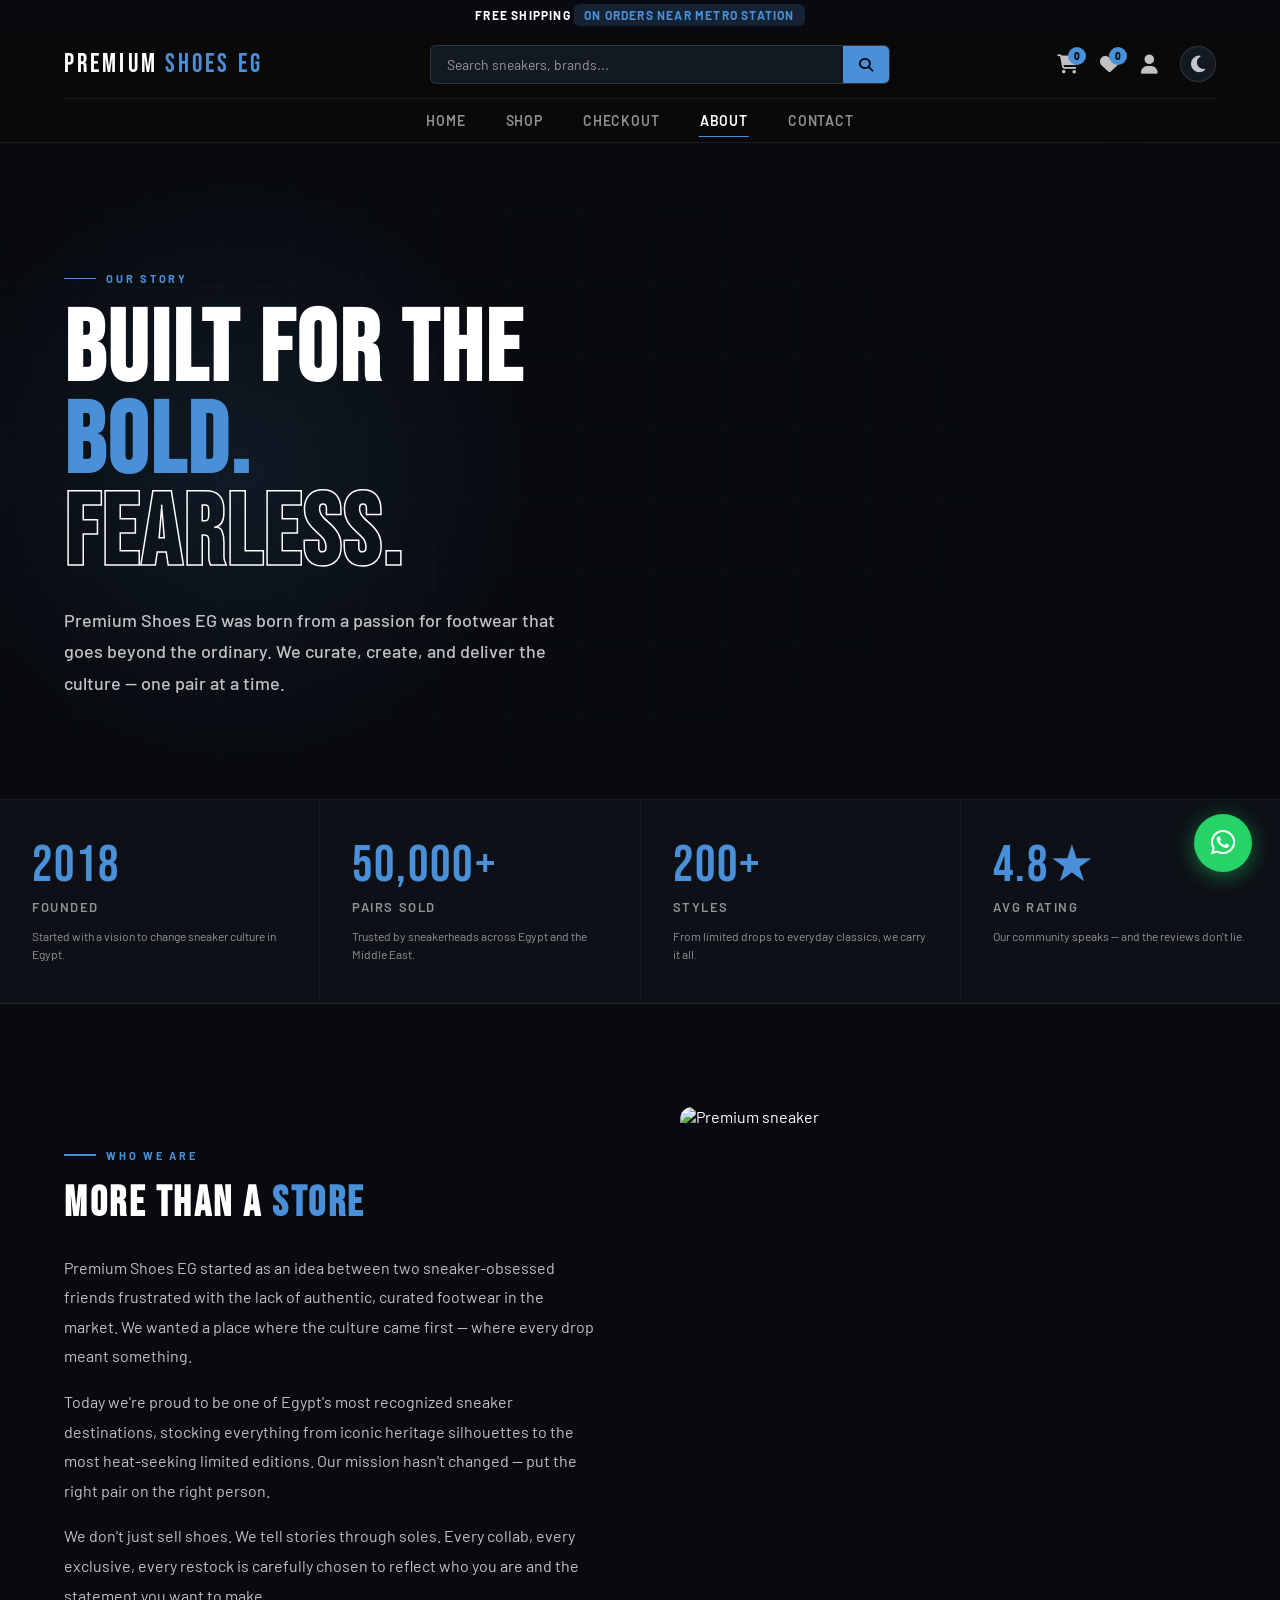
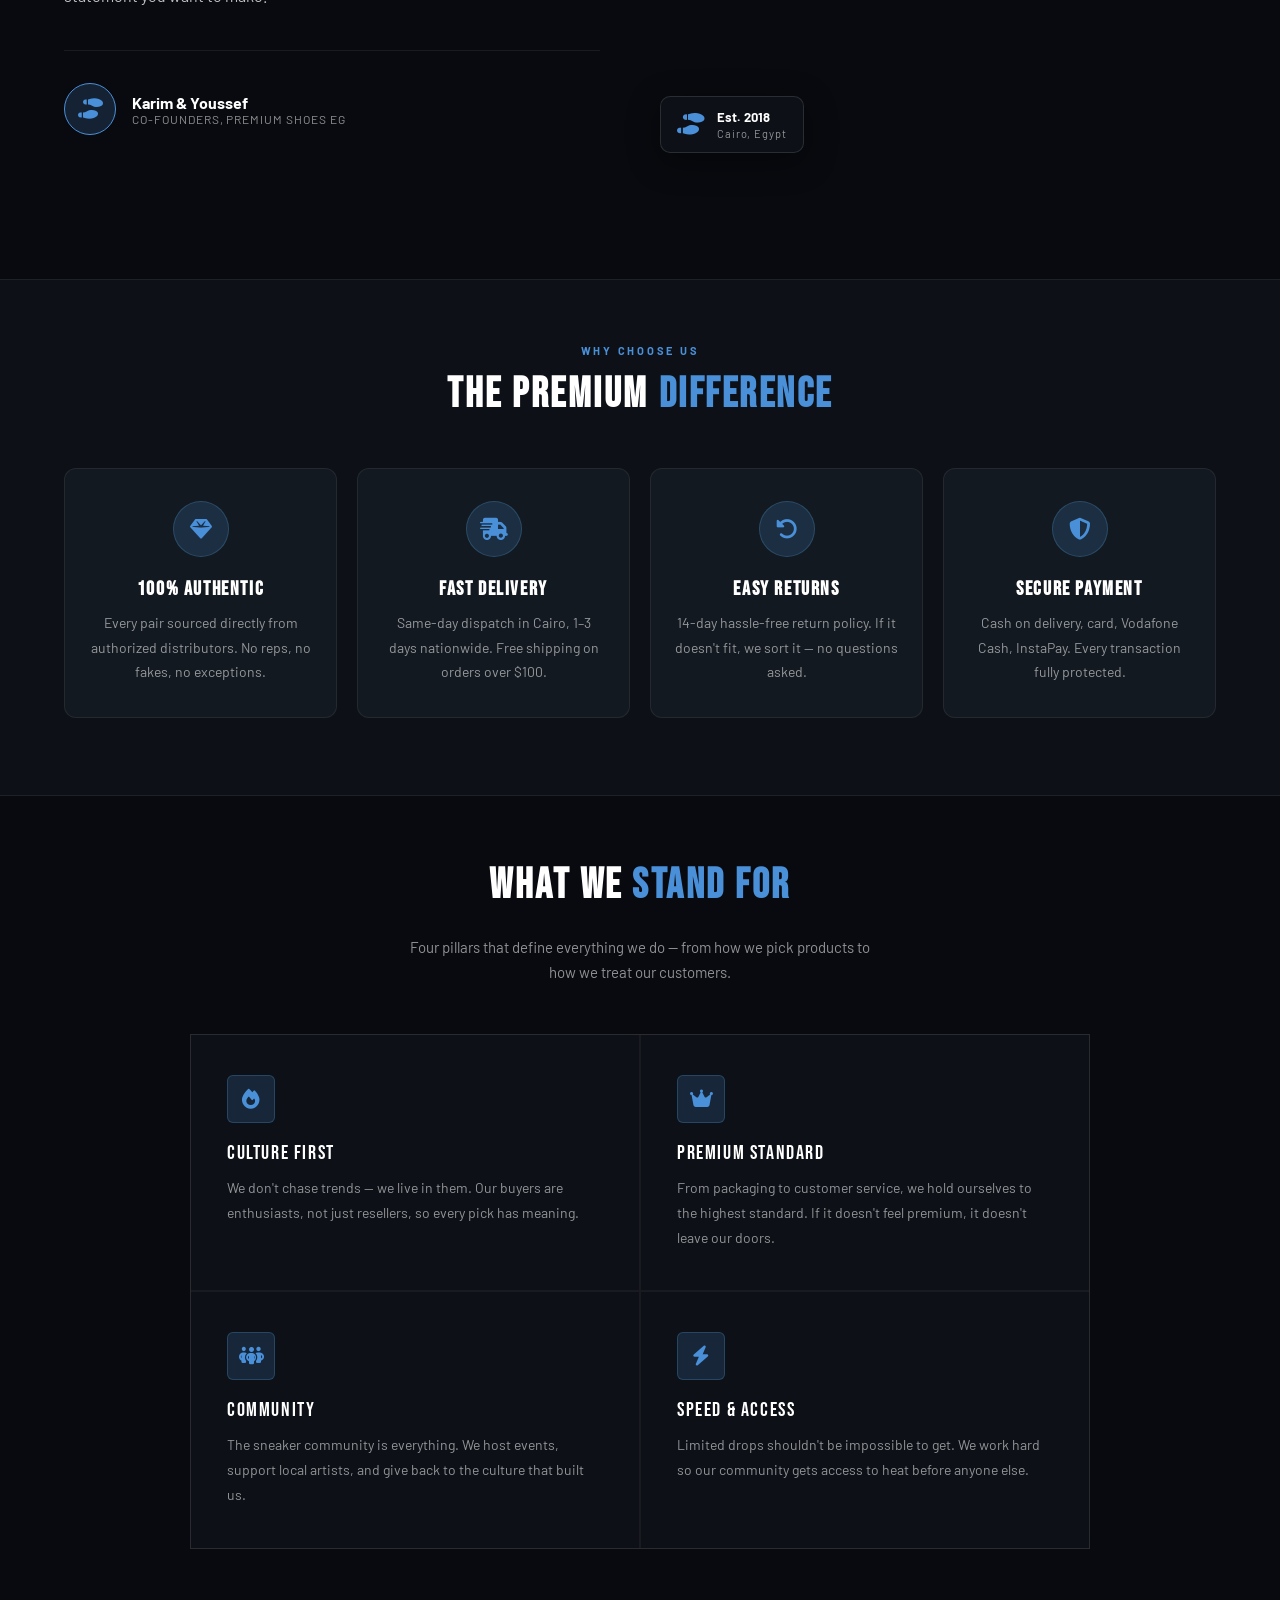
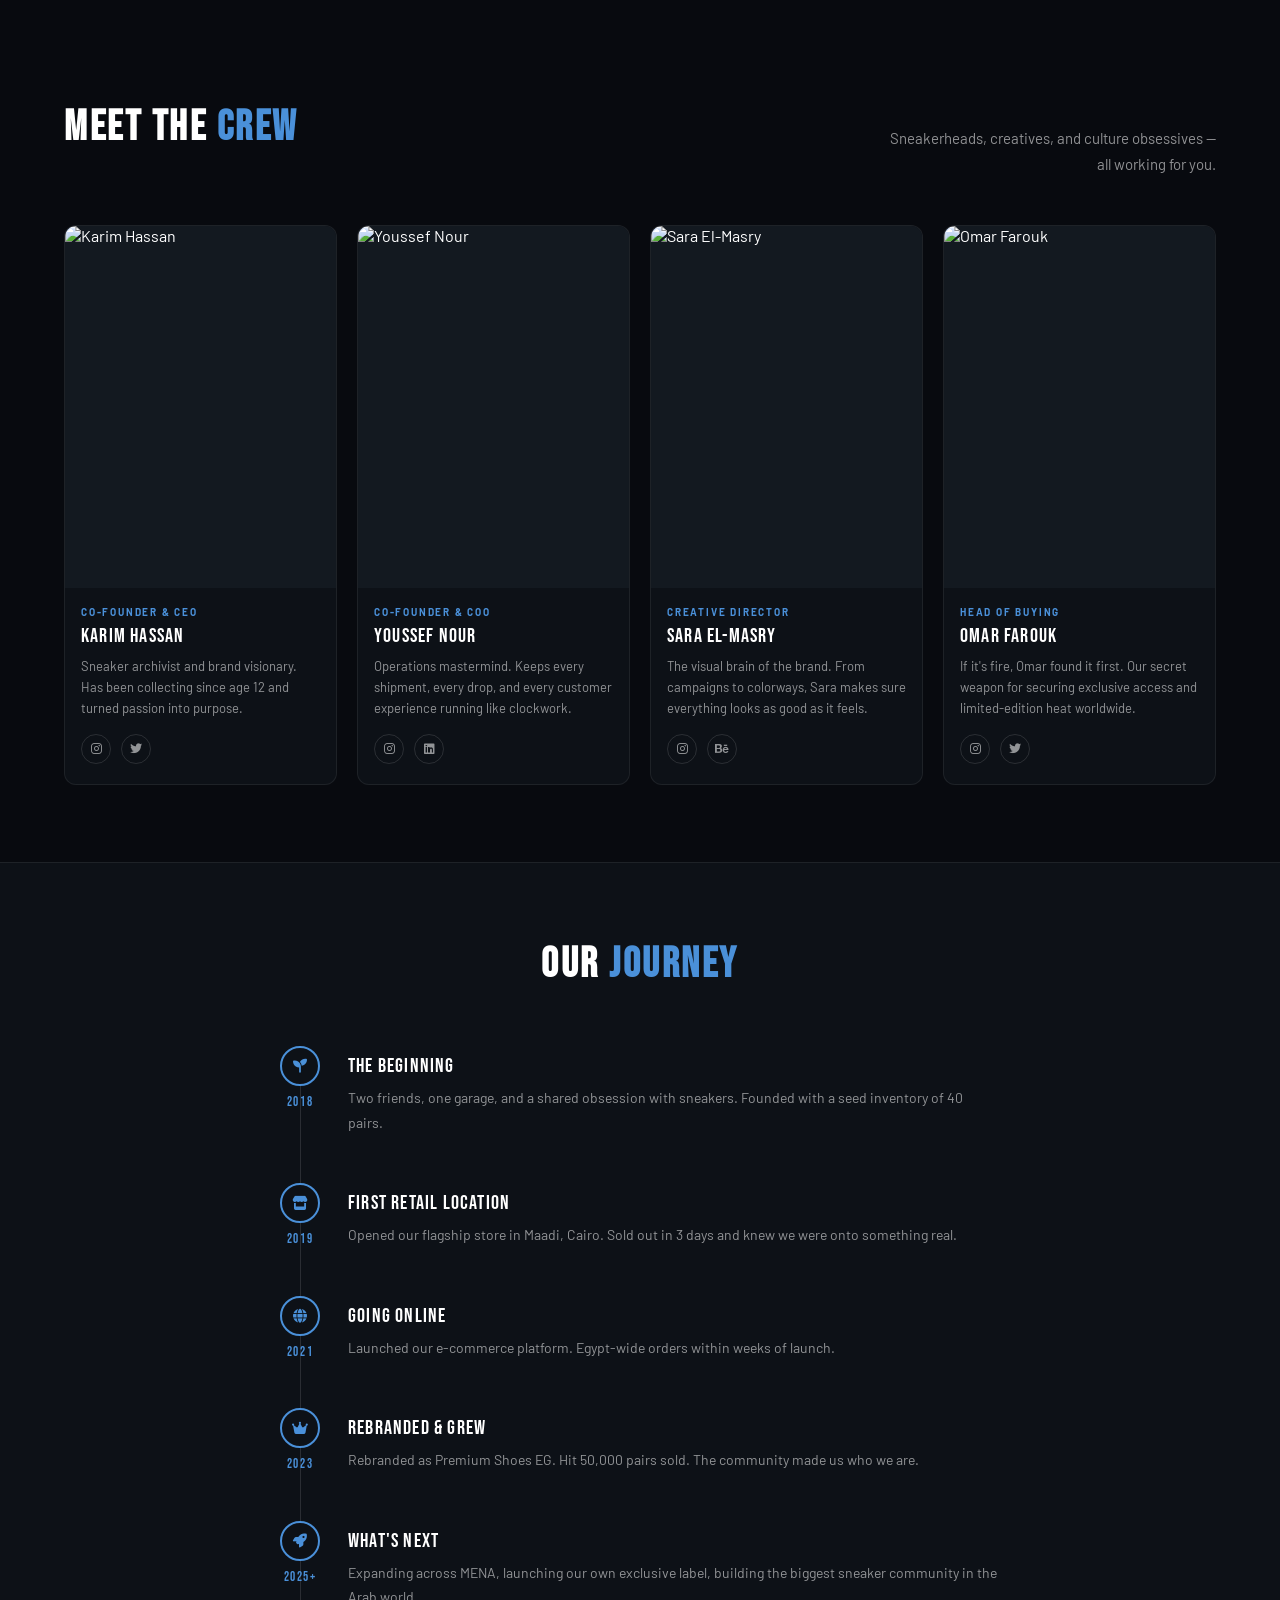
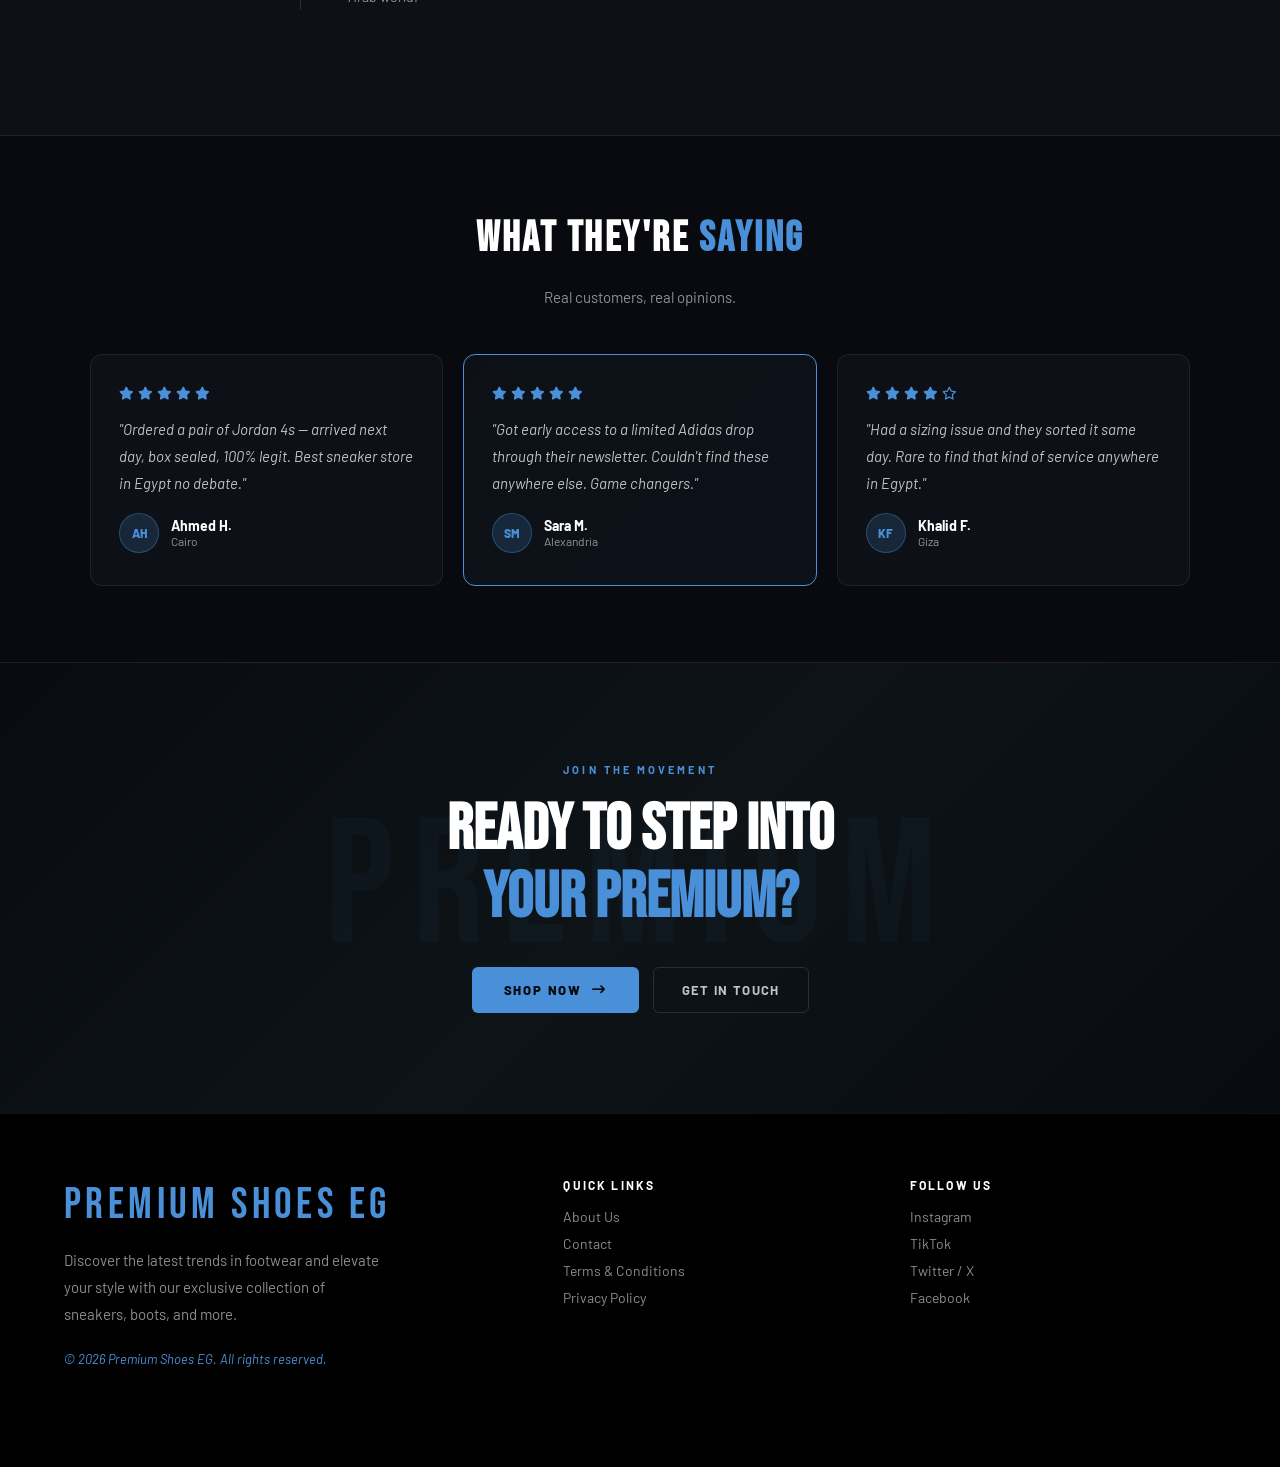
==== commit 19c6b95f: "fix: Update product pricing and promotional detail fix: Adjust responsive design and offer details a" ====
--- a/pages/about.html
+++ b/pages/about.html
@@ -29,7 +29,7 @@
 <body>
 
 <!-- OFFER BAR -->
-<p class="offer">Free shipping <span>on orders over EGP 100</span></p>
+<p class="offer">Free shipping <span>on orders near metro station</span></p>
 
 <!-- NAVBAR -->
 <nav class="navbar">
--- a/css/global.css
+++ b/css/global.css
@@ -1051,6 +1051,55 @@
 }
 .footer-links a:hover,.footer .social-media a:hover{color:var(--gold);padding-left:4px}
 .footer .social-media{display:flex;flex-direction:column;gap:10px}
+
+/* ═══════════════════════════════════════════════
+   SHARED PAGE HERO SECTION
+═══════════════════════════════════════════════ */
+.page-hero {
+  position: relative;
+  padding: 120px 5% 100px;
+  background: var(--bg);
+  overflow: hidden;
+  border-bottom: 1px solid var(--border);
+}
+.page-hero-grid {
+  position: absolute; inset: 0; pointer-events: none;
+  background-image:
+    linear-gradient(rgba(79,163,224,.035) 1px, transparent 1px),
+    linear-gradient(90deg, rgba(79,163,224,.035) 1px, transparent 1px);
+  background-size: 72px 72px;
+  mask-image: radial-gradient(ellipse 80% 80% at 30% 50%, black 40%, transparent 100%);
+}
+.page-hero-glow {
+  position: absolute; left: -5%; top: 50%; transform: translateY(-50%);
+  width: 600px; height: 600px; border-radius: 50%;
+  background: radial-gradient(ellipse at center, rgba(79,163,224,.1) 0%, transparent 70%);
+  pointer-events: none;
+}
+.page-hero-inner {
+  position: relative; z-index: 2; max-width: 700px;
+}
+.page-hero-eyebrow {
+  display: inline-flex; align-items: center; gap: 10px;
+  font-size: 11px; font-weight: 700; letter-spacing: .25em;
+  text-transform: uppercase; color: var(--gold); margin-bottom: 20px;
+}
+.page-hero-eyebrow::before {
+  content: ''; display: block; width: 32px; height: 1.5px; background: var(--gold);
+}
+.page-hero-title {
+  font-family: var(--ff-display);
+  font-size: clamp(52px, 8vw, 100px);
+  line-height: .92; letter-spacing: .03em;
+  color: var(--white); margin-bottom: 24px;
+}
+.page-hero-title .gold   { color: var(--gold); }
+.page-hero-title .stroke { -webkit-text-stroke: 1.5px var(--white); color: transparent; }
+.page-hero-sub {
+  font-size: clamp(15px, 1.6vw, 18px);
+  color: var(--text-md); line-height: 1.75;
+  max-width: 520px; font-weight: 500;
+}
 
 /* ═══════════════════════════════════════════════
    RESPONSIVE
--- a/css/about.css
+++ b/css/about.css
@@ -4,52 +4,7 @@
    all live in global.css — no repeats here
 ═══════════════════════════════════════════════ */
 
-/* ── PAGE HERO ── */
-.page-hero {
-  position: relative;
-  padding: 120px 5% 100px;
-  background: var(--bg);
-  overflow: hidden;
-  border-bottom: 1px solid var(--border);
-}
-.page-hero-grid {
-  position: absolute; inset: 0; pointer-events: none;
-  background-image:
-    linear-gradient(rgba(79,163,224,.035) 1px, transparent 1px),
-    linear-gradient(90deg, rgba(79,163,224,.035) 1px, transparent 1px);
-  background-size: 72px 72px;
-  mask-image: radial-gradient(ellipse 80% 80% at 30% 50%, black 40%, transparent 100%);
-}
-.page-hero-glow {
-  position: absolute; left: -5%; top: 50%; transform: translateY(-50%);
-  width: 600px; height: 600px; border-radius: 50%;
-  background: radial-gradient(ellipse at center, rgba(79,163,224,.1) 0%, transparent 70%);
-  pointer-events: none;
-}
-.page-hero-inner {
-  position: relative; z-index: 2; max-width: 700px;
-}
-.page-hero-eyebrow {
-  display: inline-flex; align-items: center; gap: 10px;
-  font-size: 11px; font-weight: 700; letter-spacing: .25em;
-  text-transform: uppercase; color: var(--gold); margin-bottom: 20px;
-}
-.page-hero-eyebrow::before {
-  content: ''; display: block; width: 32px; height: 1.5px; background: var(--gold);
-}
-.page-hero-title {
-  font-family: var(--ff-display);
-  font-size: clamp(52px, 8vw, 100px);
-  line-height: .92; letter-spacing: .03em;
-  color: var(--white); margin-bottom: 24px;
-}
-.page-hero-title .gold   { color: var(--gold); }
-.page-hero-title .stroke { -webkit-text-stroke: 1.5px var(--white); color: transparent; }
-.page-hero-sub {
-  font-size: clamp(15px, 1.6vw, 18px);
-  color: var(--text-md); line-height: 1.75;
-  max-width: 520px; font-weight: 500;
-}
+/* ── PAGE HERO ── [consolidated in global.css] ──
 
 /* ── STATS BAR ── */
 .about-stats {
@@ -336,6 +291,8 @@
 .about-cta-title span { color: var(--gold); }
 .about-cta-btns { display: flex; justify-content: center; gap: 14px; flex-wrap: wrap; }
 
+/* Page Hero - consolidated in global.css */
+
 /* ── RESPONSIVE ── */
 @media(max-width: 1024px) {
   .trust-grid { grid-template-columns: repeat(2, 1fr); }
